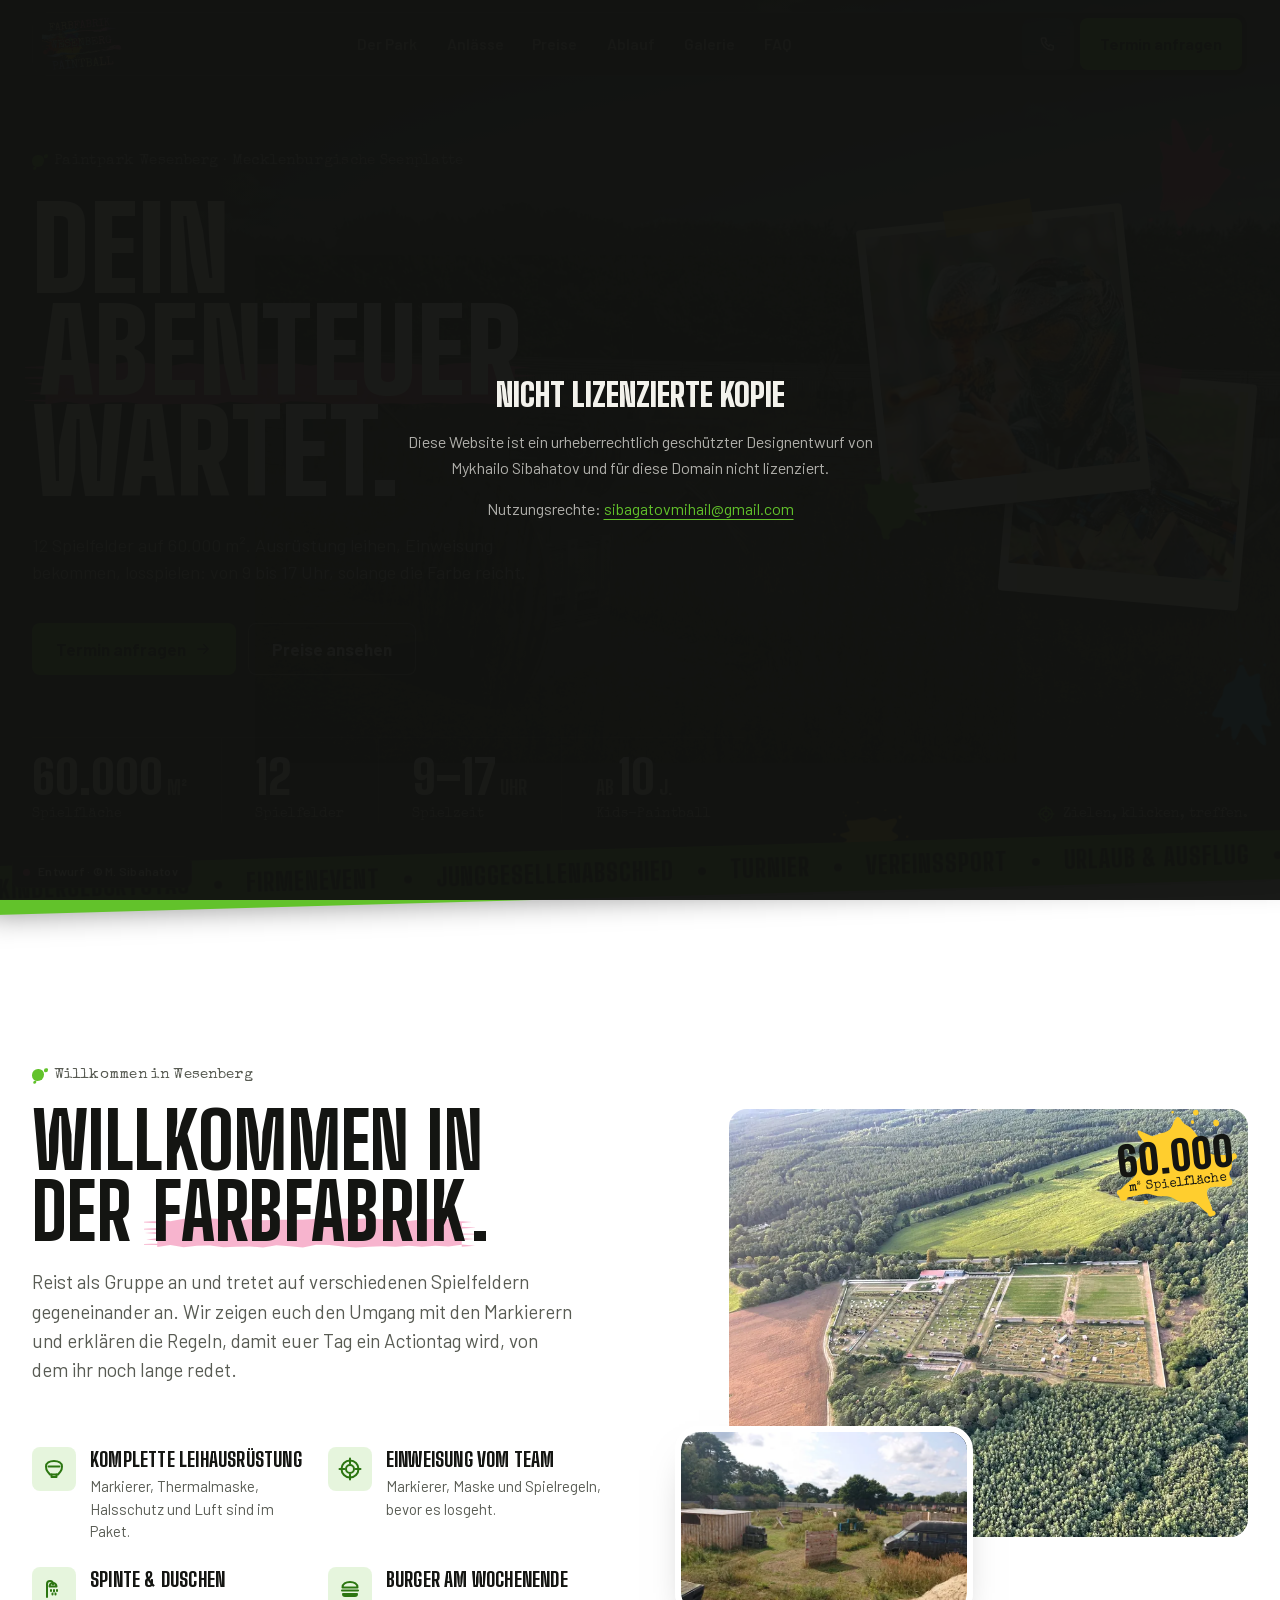
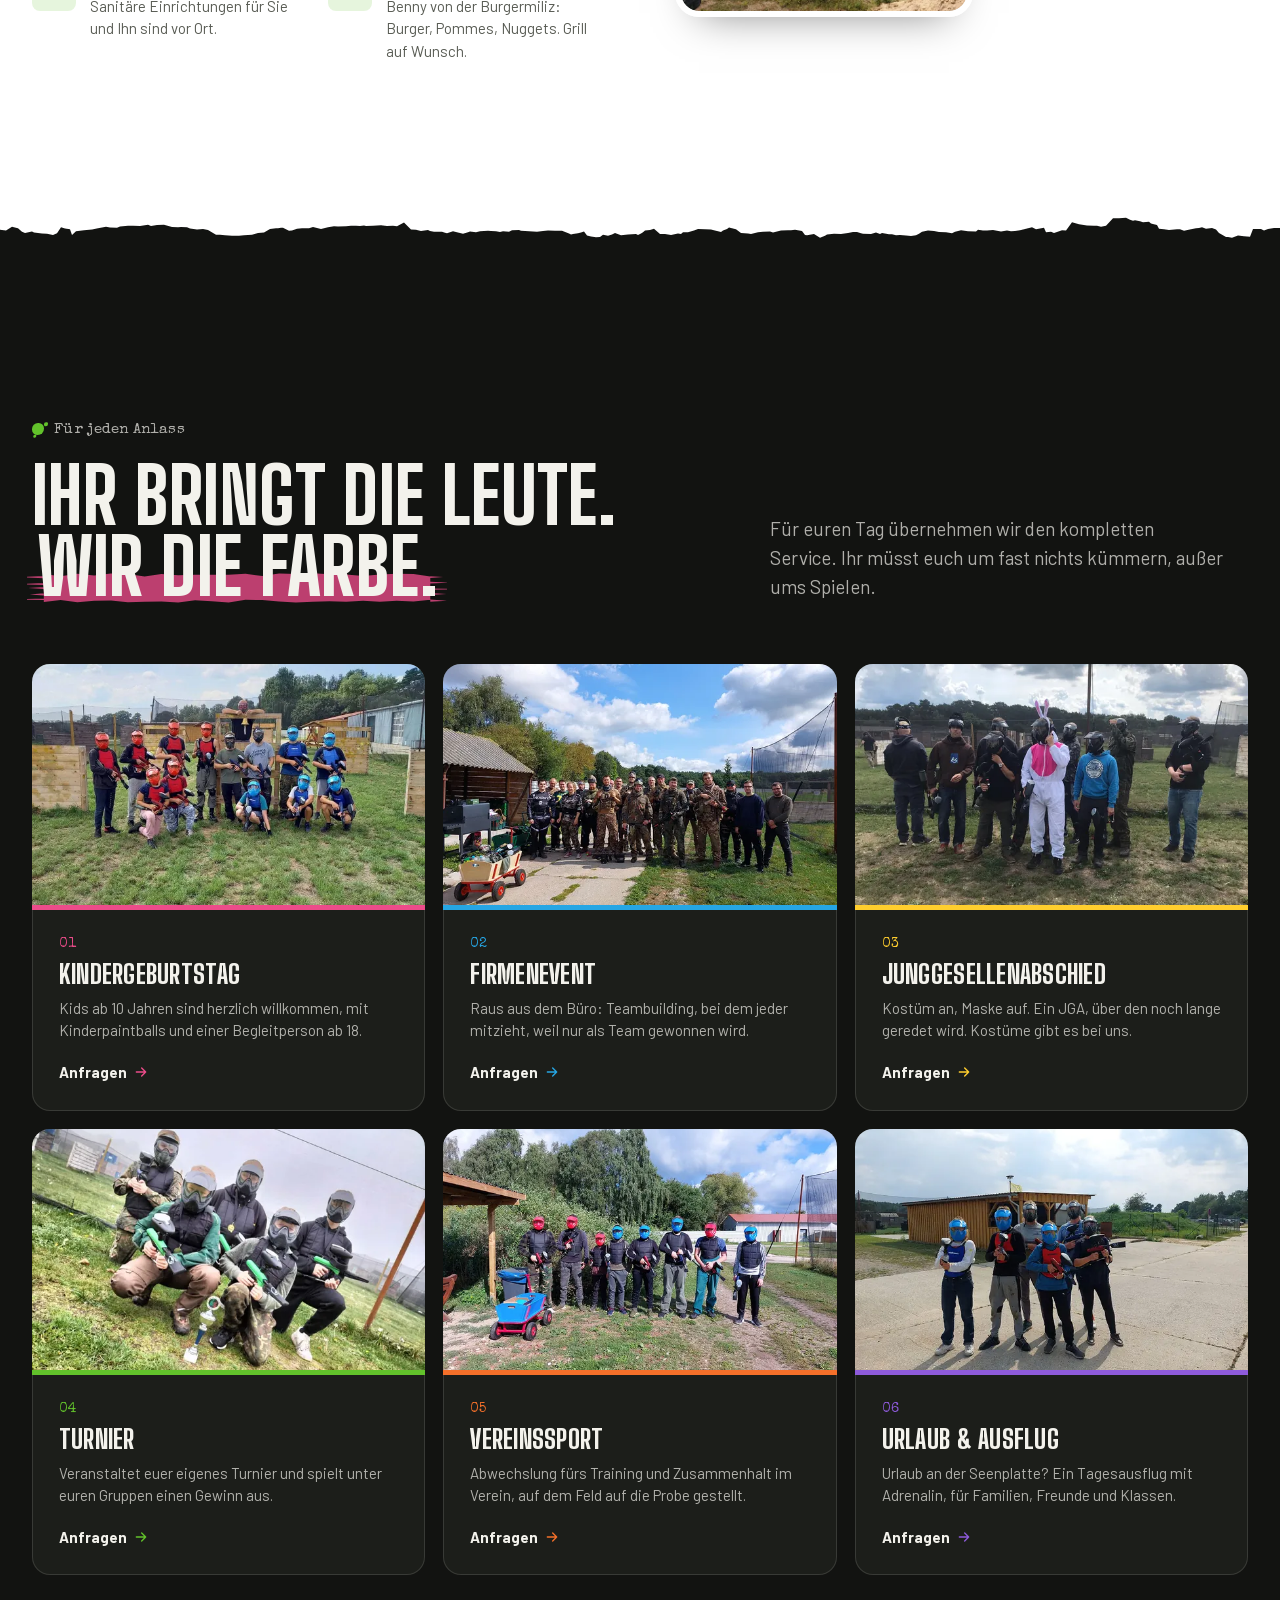
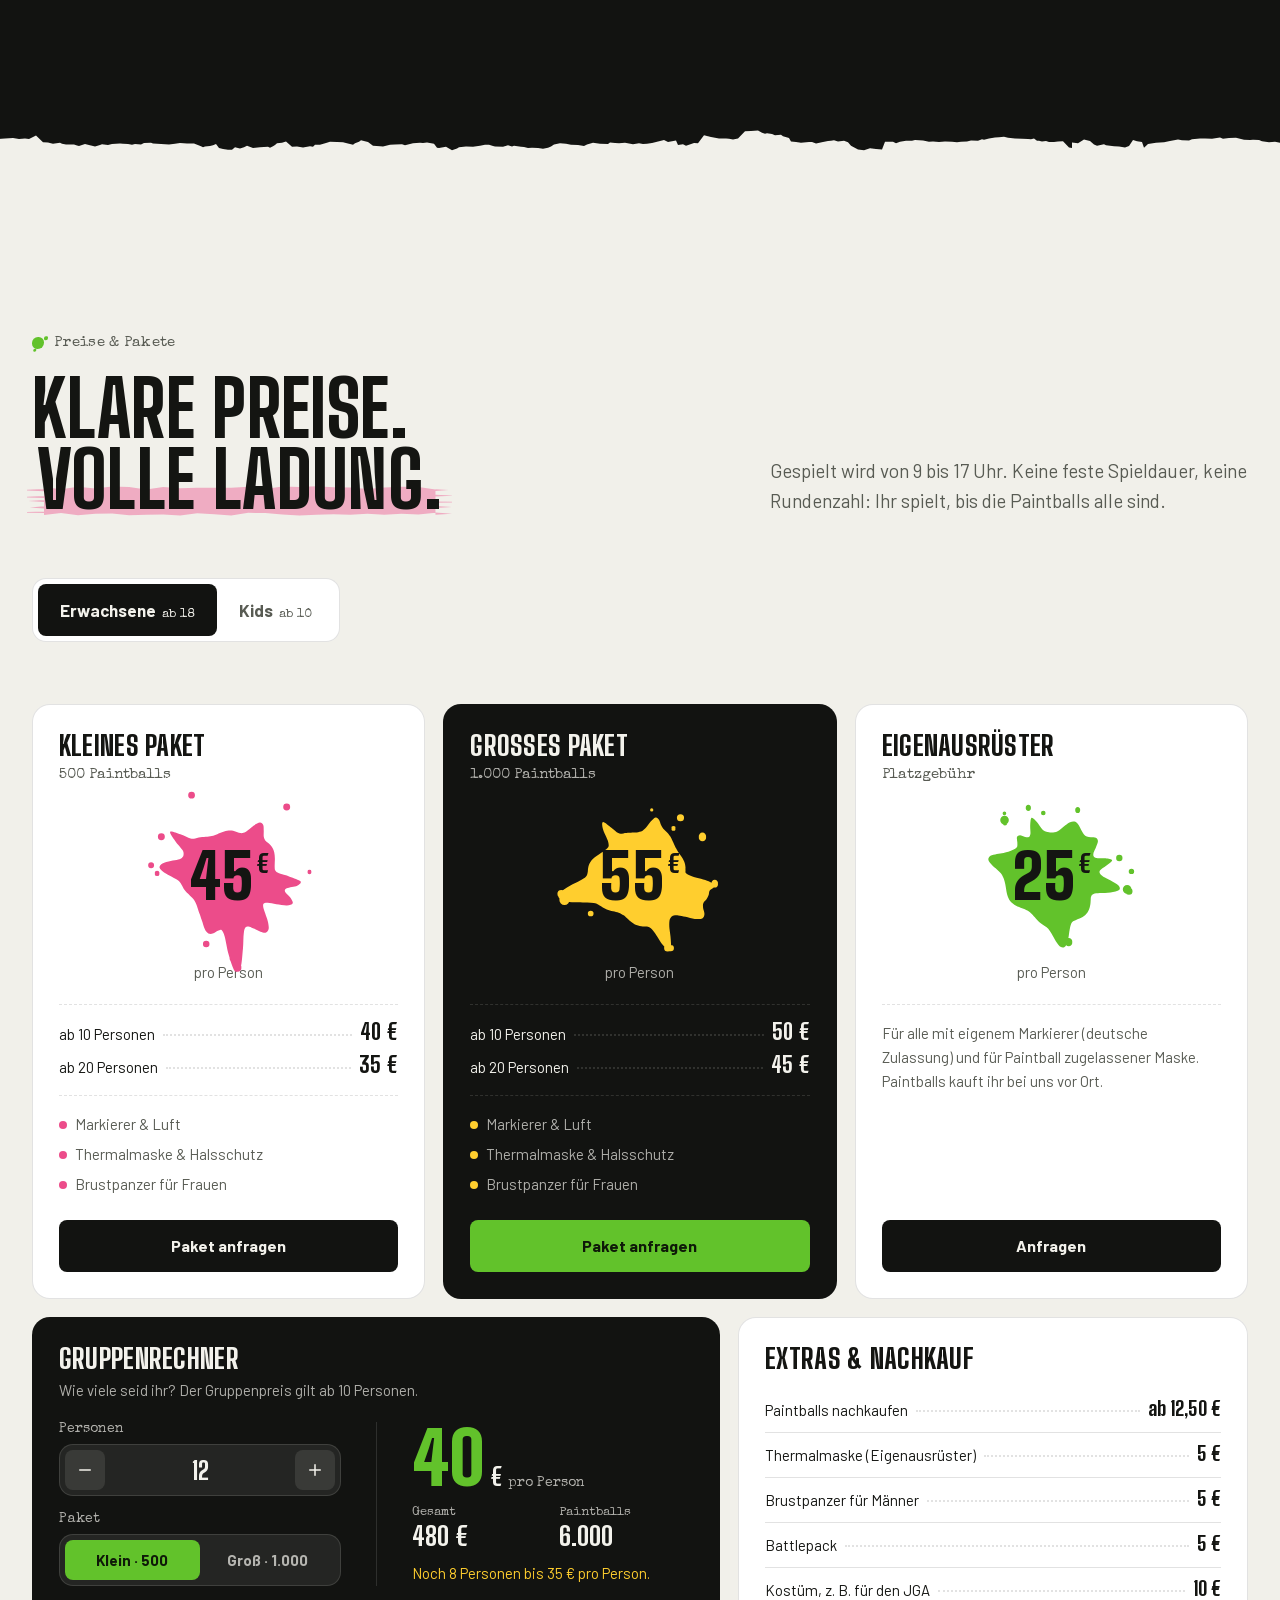
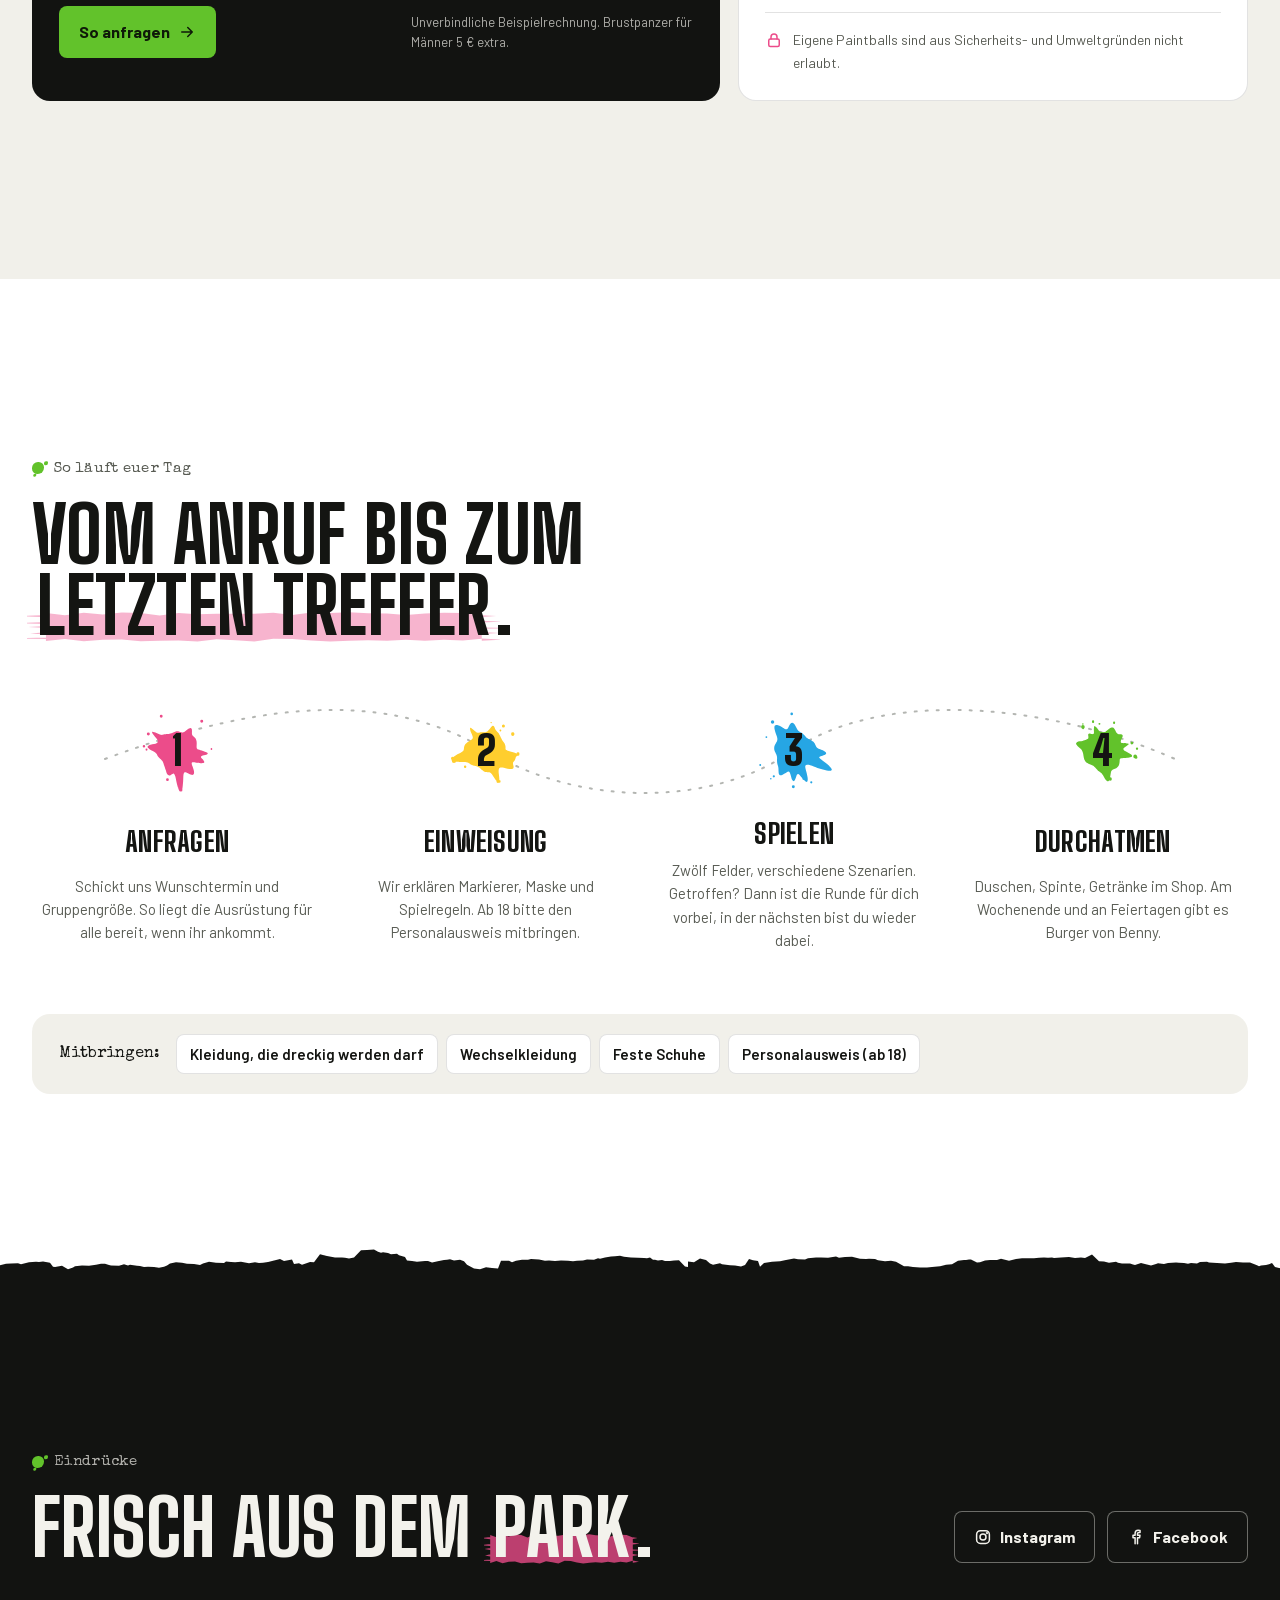
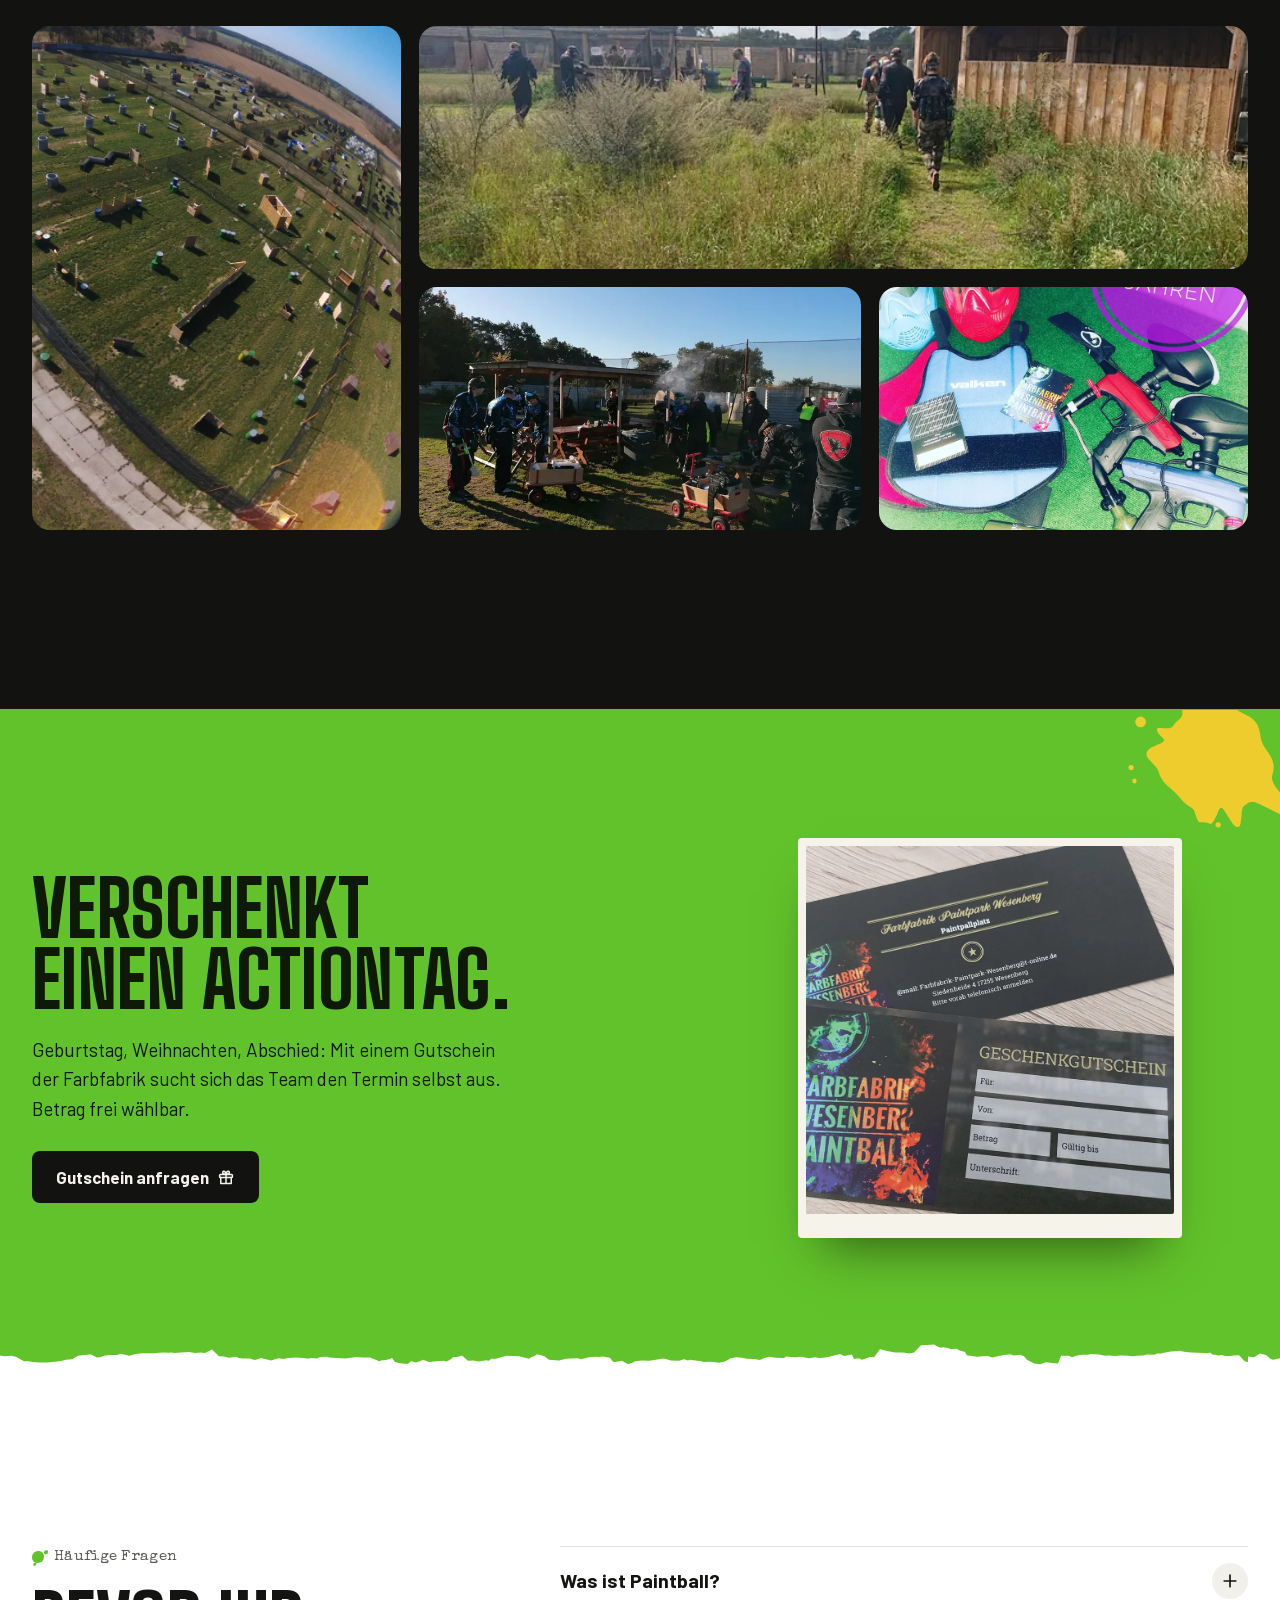
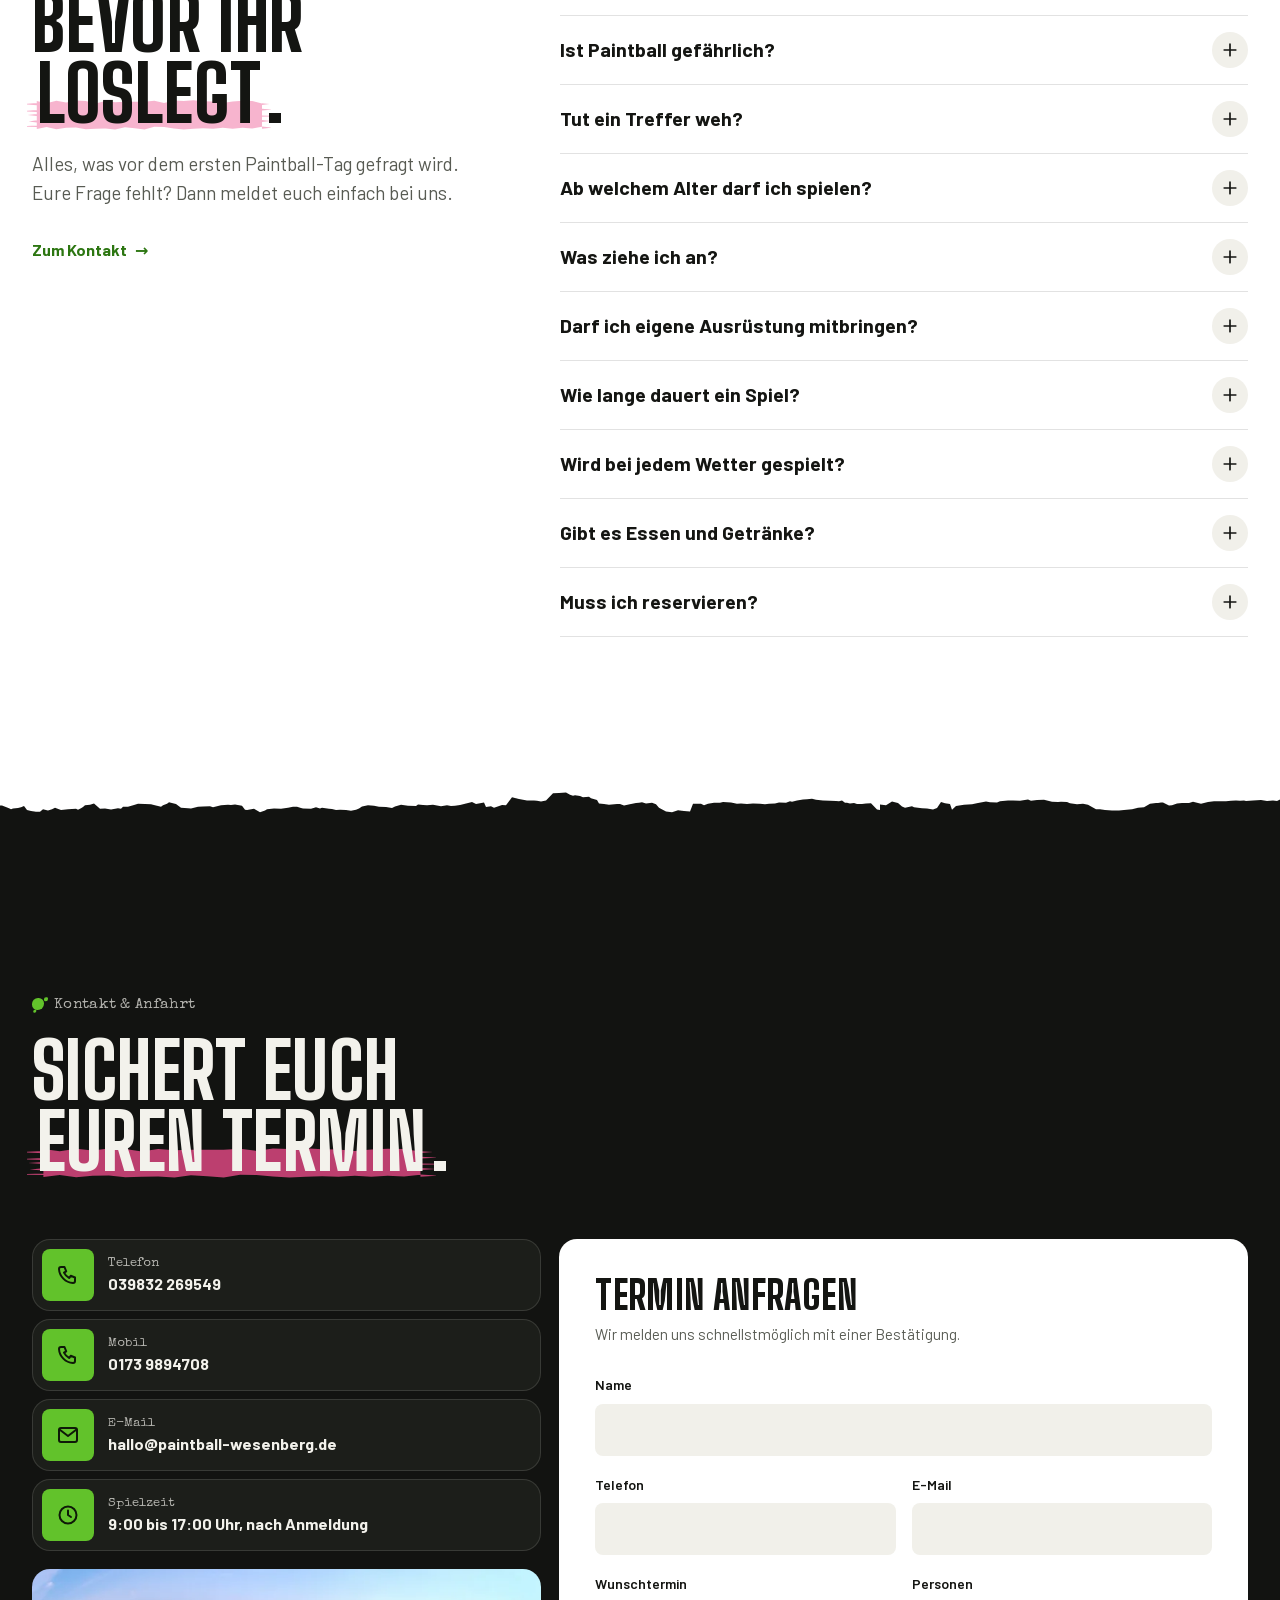
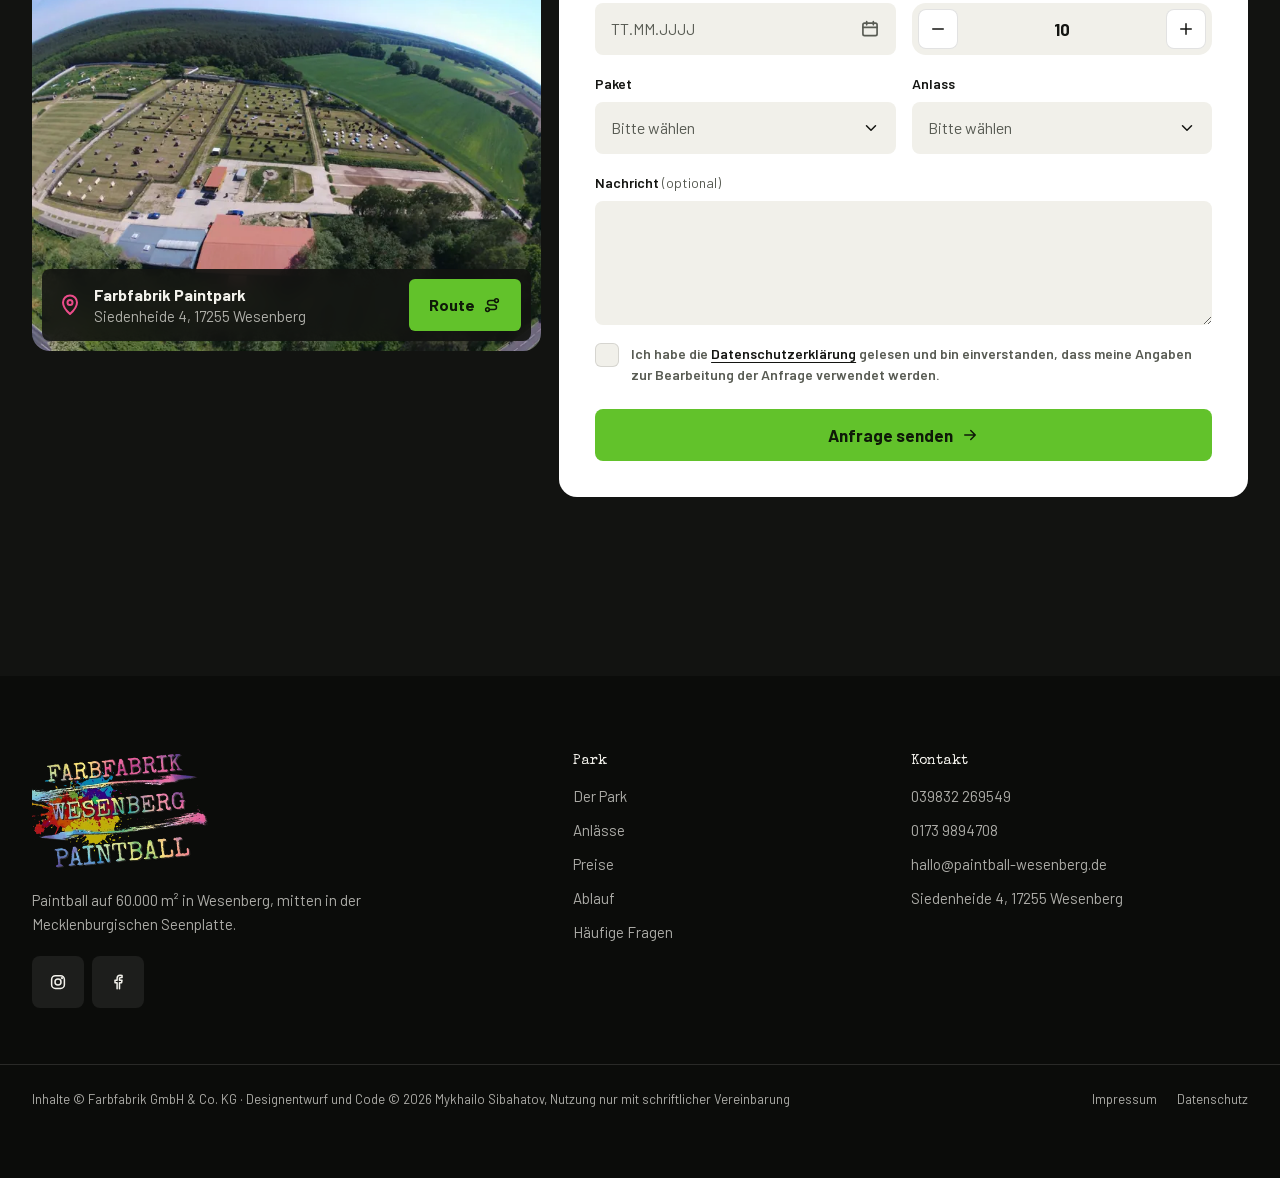
==== index.html @ de9c8065 "Designentwurf Farbfabrik Paintball Wesenberg One-page redesign draft of paintball-wesenberg.de: hero" ====
<!doctype html>
<!--
  Designentwurf „Farbfabrik Paintball – Paintpark Wesenberg“
  Gestaltung und Code © 2026 Mykhailo Sibahatov. Alle Rechte vorbehalten.
  Nur zur Ansicht. Kopieren, Veröffentlichen oder Weiterverwenden ohne schriftliche
  Vereinbarung ist nicht gestattet. Siehe LICENSE.
-->
<html lang="de">
<head>
  <meta charset="utf-8">
  <meta name="viewport" content="width=device-width, initial-scale=1, viewport-fit=cover">
  <title>Farbfabrik Wesenberg · Paintball auf 60.000 m² in der Seenplatte</title>
  <meta name="description" content="Paintball in Wesenberg: 12 Spielfelder auf 60.000 m², Leihausrüstung, Einweisung und Kids-Paintball ab 10 Jahren. Für Geburtstage, Firmenevents, JGA und Turniere. Jetzt Termin anfragen.">
  <meta name="robots" content="noindex, nofollow">
  <meta name="author" content="Mykhailo Sibahatov">
  <meta name="copyright" content="Designentwurf und Code © 2026 Mykhailo Sibahatov. Alle Rechte vorbehalten.">
  <meta name="theme-color" content="#121311">
  <meta property="og:type" content="website">
  <meta property="og:title" content="Farbfabrik Wesenberg · Paintball">
  <meta property="og:description" content="12 Spielfelder auf 60.000 m². Ausrüstung leihen, Einweisung bekommen, losspielen.">
  <meta property="og:image" content="assets/img/feld.webp">
  <link rel="icon" href="assets/favicon.png" type="image/png">
  <link rel="apple-touch-icon" href="assets/apple-touch-icon.png">
  <link rel="stylesheet" href="css/styles.css?v=5">
  <script>document.documentElement.classList.add('js');</script>
  <script type="application/ld+json">
  {
    "@context": "https://schema.org",
    "@type": "SportsActivityLocation",
    "name": "Farbfabrik Paintball – Paintpark Wesenberg",
    "description": "Paintballpark mit 12 Spielfeldern auf 60.000 m², Leihausrüstung und Kids-Paintball ab 10 Jahren.",
    "telephone": "+49 39832 269549",
    "email": "hallo@paintball-wesenberg.de",
    "url": "https://www.paintball-wesenberg.de/",
    "image": "assets/img/luftbild.webp",
    "address": {
      "@type": "PostalAddress",
      "streetAddress": "Siedenheide 4",
      "postalCode": "17255",
      "addressLocality": "Wesenberg",
      "addressCountry": "DE"
    },
    "sameAs": [
      "https://www.facebook.com/Farbfabrik-Paintpark-Wesenberg-107599714459157/",
      "https://www.instagram.com/farbfabrikwesenberg.paintball/"
    ]
  }
  </script>
</head>
<body id="top">

<!-- icon + splat sprite -->
<svg class="sprite" aria-hidden="true" focusable="false">
  <symbol id="i-arrow" viewBox="0 0 24 24"><path d="M5 12h14M13 6l6 6-6 6"/></symbol>
  <symbol id="i-chev" viewBox="0 0 24 24"><path d="M6 9l6 6 6-6"/></symbol>
  <symbol id="i-left" viewBox="0 0 24 24"><path d="M15 6l-6 6 6 6"/></symbol>
  <symbol id="i-right" viewBox="0 0 24 24"><path d="M9 6l6 6-6 6"/></symbol>
  <symbol id="i-check" viewBox="0 0 24 24"><path d="M5 12.5l4.5 4.5L19 7.5"/></symbol>
  <symbol id="i-plus" viewBox="0 0 24 24"><path d="M12 5v14M5 12h14"/></symbol>
  <symbol id="i-minus" viewBox="0 0 24 24"><path d="M5 12h14"/></symbol>
  <symbol id="i-menu" viewBox="0 0 24 24"><path d="M4 7h16M4 12h16M4 17h16"/></symbol>
  <symbol id="i-close" viewBox="0 0 24 24"><path d="M6 6l12 12M18 6L6 18"/></symbol>
  <symbol id="i-phone" viewBox="0 0 24 24"><path d="M5 4h3.5l1.7 4.3-2.2 1.4a11 11 0 005.3 5.3l1.4-2.2L19 14.5V18a2 2 0 01-2 2A15 15 0 013 6a2 2 0 012-2z"/></symbol>
  <symbol id="i-mail" viewBox="0 0 24 24"><rect x="3" y="5" width="18" height="14" rx="2"/><path d="M3.5 6.5l8.5 6.5 8.5-6.5"/></symbol>
  <symbol id="i-pin" viewBox="0 0 24 24"><path d="M12 21s-7-6.2-7-11.5a7 7 0 0114 0C19 14.8 12 21 12 21z"/><circle cx="12" cy="9.5" r="2.5"/></symbol>
  <symbol id="i-clock" viewBox="0 0 24 24"><circle cx="12" cy="12" r="8.5"/><path d="M12 7.5V12l3 2"/></symbol>
  <symbol id="i-cal" viewBox="0 0 24 24"><rect x="3.5" y="5" width="17" height="15" rx="2"/><path d="M3.5 10h17M8 3v4M16 3v4"/></symbol>
  <symbol id="i-users" viewBox="0 0 24 24"><circle cx="9" cy="8" r="3.2"/><path d="M3 19.5c.6-3.3 3-5 6-5s5.4 1.7 6 5"/><path d="M15.5 5.2a3 3 0 010 5.6M17.5 14.8c1.8.6 3 2.2 3.4 4.7"/></symbol>
  <symbol id="i-target" viewBox="0 0 24 24"><circle cx="12" cy="12" r="8.5"/><circle cx="12" cy="12" r="4"/><path d="M12 1.5v5M12 17.5v5M1.5 12h5M17.5 12h5"/></symbol>
  <symbol id="i-mask" viewBox="0 0 24 24"><path d="M4 9.5C4 6 7.5 4 12 4s8 2 8 5.5c0 2.2-.6 4-1.6 5.2L16 17.5H8l-2.4-2.8C4.6 13.5 4 11.7 4 9.5z"/><path d="M6.5 9.5h11M9.5 17.5v2.5h5v-2.5"/></symbol>
  <symbol id="i-shower" viewBox="0 0 24 24"><path d="M5 20V7a3 3 0 016 0v.5"/><path d="M7.5 9.5h7a3.5 3.5 0 00-7 0z"/><path d="M9 13v1M12 13v1.5M15 13v1M10.5 16.5v1M13.5 16.5v1"/></symbol>
  <symbol id="i-burger" viewBox="0 0 24 24"><path d="M4.5 10.5C4.5 7 7.8 5 12 5s7.5 2 7.5 5.5z"/><path d="M4 13.5h16M5 17h14a0 0 0 010 0 2 2 0 01-2 2H7a2 2 0 01-2-2z"/></symbol>
  <symbol id="i-fire" viewBox="0 0 24 24"><path d="M12 21c-3.9 0-6.5-2.6-6.5-6.2 0-3.9 3.3-6 4.3-10.3 2.8 1.8 4.4 4.3 4.4 6.8 1-.6 1.7-1.7 2-2.9 1.5 1.6 2.3 3.8 2.3 6.2 0 3.7-2.6 6.4-6.5 6.4z"/></symbol>
  <symbol id="i-lock" viewBox="0 0 24 24"><rect x="5" y="10.5" width="14" height="10" rx="2"/><path d="M8 10.5V8a4 4 0 018 0v2.5"/></symbol>
  <symbol id="i-gift" viewBox="0 0 24 24"><rect x="3.5" y="8.5" width="17" height="4" rx="1"/><path d="M5 12.5v8h14v-8M12 8.5v12"/><path d="M12 8.5C10 8.5 7.5 7.8 7.5 6a1.8 1.8 0 013.2-1.1L12 8.5l1.3-3.6A1.8 1.8 0 0116.5 6c0 1.8-2.5 2.5-4.5 2.5z"/></symbol>
  <symbol id="i-route" viewBox="0 0 24 24"><circle cx="6" cy="18" r="2.5"/><circle cx="18" cy="6" r="2.5"/><path d="M8.5 18H15a3 3 0 000-6H9a3 3 0 010-6h6.5"/></symbol>
  <symbol id="i-insta" viewBox="0 0 24 24"><rect x="3.5" y="3.5" width="17" height="17" rx="5"/><circle cx="12" cy="12" r="4"/><circle cx="17.2" cy="6.8" r=".6"/></symbol>
  <symbol id="i-fb" viewBox="0 0 24 24"><path d="M14 21v-8h2.8l.5-3.3H14V7.8c0-.9.4-1.8 1.8-1.8h1.6V3.2S16 3 14.9 3C12.4 3 10.8 4.5 10.8 7.3v2.4H8V13h2.8v8"/></symbol>
  <symbol id="splat-1" viewBox="-110 -110 220 220"><path d="M59.6 0.0C63.1 1.3 69.0 3.1 70.2 4.6C71.4 6.1 69.1 7.7 66.9 8.8C64.7 9.9 58.8 10.3 56.8 11.3C54.9 12.3 54.5 13.2 55.1 14.8C55.7 16.3 58.9 18.6 60.2 20.4C61.4 22.3 63.1 24.6 62.6 25.9C62.0 27.2 59.5 27.9 56.9 28.1C54.2 28.2 49.7 27.3 46.6 26.9C43.5 26.5 40.3 25.7 38.3 25.6C36.2 25.5 35.0 25.6 34.3 26.3C33.5 27.0 33.6 28.1 33.8 29.6C34.0 31.2 34.9 33.3 35.7 35.7C36.4 38.0 37.7 41.1 38.3 43.7C38.9 46.2 39.4 49.2 39.1 51.0C38.8 52.8 37.8 54.1 36.5 54.6C35.1 55.1 33.0 54.4 31.1 53.8C29.2 53.2 27.0 51.8 25.1 51.0C23.3 50.2 21.7 49.2 20.3 48.9C18.9 48.6 17.7 48.3 16.8 49.3C15.8 50.4 15.2 51.7 14.8 55.2C14.3 58.6 14.5 64.6 14.0 70.2C13.4 75.8 13.0 85.0 11.7 88.7C10.4 92.3 8.0 94.2 6.0 92.1C4.1 90.0 1.6 81.6 0.0 76.0C-1.6 70.5 -2.7 62.7 -3.8 58.7C-5.0 54.7 -5.8 53.1 -6.9 52.1C-8.0 51.2 -9.2 52.4 -10.5 52.9C-11.9 53.5 -13.4 54.8 -14.8 55.3C-16.2 55.7 -17.7 56.1 -18.9 55.8C-20.1 55.4 -21.2 54.5 -22.1 53.3C-23.0 52.2 -23.6 50.5 -24.2 49.0C-24.8 47.5 -25.2 45.9 -25.6 44.4C-26.1 43.0 -26.5 41.6 -27.0 40.4C-27.4 39.1 -27.8 37.9 -28.2 36.8C-28.6 35.7 -29.0 34.6 -29.4 33.5C-29.7 32.4 -30.1 31.4 -30.4 30.4C-30.7 29.4 -31.0 28.4 -31.4 27.5C-31.7 26.6 -32.1 25.7 -32.5 24.9C-32.9 24.1 -33.4 23.4 -33.9 22.6C-34.4 21.9 -35.0 21.3 -35.6 20.6C-36.3 19.9 -37.0 19.3 -37.7 18.6C-38.4 17.9 -39.1 17.2 -39.8 16.5C-40.6 15.8 -41.3 15.0 -42.0 14.3C-42.7 13.5 -43.3 12.6 -43.9 11.8C-44.4 10.9 -44.9 10.0 -45.4 9.0C-45.9 8.1 -46.3 7.1 -47.0 6.2C-47.7 5.2 -48.4 4.3 -49.9 3.3C-51.3 2.2 -53.3 1.2 -55.5 0.0C-57.7 -1.2 -61.0 -2.7 -63.0 -4.1C-65.0 -5.6 -67.2 -7.4 -67.5 -8.9C-67.7 -10.3 -66.4 -11.8 -64.6 -12.8C-62.8 -13.9 -59.1 -14.5 -56.6 -15.2C-54.0 -15.8 -51.1 -16.1 -49.2 -16.7C-47.4 -17.3 -46.2 -17.9 -45.3 -18.8C-44.5 -19.6 -44.0 -20.5 -44.0 -21.7C-44.0 -22.9 -43.7 -23.8 -45.1 -26.0C-46.5 -28.2 -50.2 -31.9 -52.2 -34.9C-54.2 -37.9 -57.9 -42.7 -57.1 -43.8C-56.2 -44.9 -50.4 -42.4 -47.1 -41.3C-43.8 -40.2 -39.6 -37.9 -37.2 -37.2C-34.8 -36.6 -34.0 -37.1 -32.7 -37.3C-31.4 -37.4 -30.4 -37.9 -29.2 -38.1C-28.1 -38.3 -26.9 -38.4 -25.8 -38.6C-24.6 -38.7 -23.5 -38.8 -22.4 -38.9C-21.4 -39.0 -20.3 -39.0 -19.3 -39.2C-18.3 -39.3 -17.4 -39.4 -16.4 -39.6C-15.5 -39.9 -14.6 -40.1 -13.7 -40.4C-12.8 -40.7 -12.0 -41.1 -11.1 -41.4C-10.2 -41.8 -9.4 -42.2 -8.5 -42.6C-7.6 -42.9 -6.7 -43.4 -5.8 -43.7C-4.8 -44.0 -3.9 -44.3 -2.9 -44.6C-2.0 -44.8 -1.0 -45.0 -0.0 -45.0C1.0 -45.1 2.0 -45.1 2.9 -45.0C3.9 -44.8 4.9 -44.6 5.8 -44.4C6.8 -44.1 7.7 -43.7 8.6 -43.4C9.6 -43.1 10.4 -42.6 11.4 -42.5C12.4 -42.4 13.3 -42.3 14.5 -42.8C15.8 -43.2 17.1 -44.2 18.8 -45.4C20.5 -46.6 22.7 -48.7 24.6 -50.0C26.6 -51.2 29.0 -52.7 30.5 -52.8C32.0 -52.9 33.1 -51.9 33.8 -50.5C34.4 -49.2 34.2 -46.5 34.3 -44.6C34.3 -42.7 34.1 -40.6 34.3 -39.1C34.5 -37.6 35.0 -36.6 35.6 -35.6C36.2 -34.7 37.2 -34.1 38.0 -33.3C38.8 -32.6 39.8 -31.9 40.5 -31.1C41.3 -30.3 42.0 -29.4 42.6 -28.5C43.2 -27.5 43.7 -26.5 44.0 -25.4C44.4 -24.4 44.7 -23.2 44.8 -22.1C45.0 -21.0 45.1 -19.8 45.1 -18.7C45.2 -17.6 45.2 -16.4 45.1 -15.3C45.1 -14.2 45.0 -13.1 45.0 -12.1C45.0 -11.0 44.9 -10.0 45.0 -9.0C45.1 -7.9 44.9 -7.0 45.6 -6.0C46.3 -5.1 46.9 -4.2 49.2 -3.2C51.6 -2.2 56.1 -1.3 59.6 0.0ZM0.9 79.6a5.1 5.1 0 1 1 10.2 0a5.1 5.1 0 1 1 -10.2 0ZM5.1 88.7a3.7 3.7 0 1 1 7.3 0a3.7 3.7 0 1 1 -7.3 0ZM-78.6 -11.1a2.9 2.9 0 1 1 5.8 0a2.9 2.9 0 1 1 -5.8 0ZM-25.1 65.7a3.2 3.2 0 1 1 6.4 0a3.2 3.2 0 1 1 -6.4 0ZM-72.0 -3.2a2.2 2.2 0 1 1 4.3 0a2.2 2.2 0 1 1 -4.3 0ZM-69.1 -38.9a3.4 3.4 0 1 1 6.8 0a3.4 3.4 0 1 1 -6.8 0ZM-39.5 -79.6a3.3 3.3 0 1 1 6.6 0a3.3 3.3 0 1 1 -6.6 0ZM77.2 -4.5a1.8 1.8 0 1 1 3.5 0a1.8 1.8 0 1 1 -3.5 0ZM53.3 -68.0a3.4 3.4 0 1 1 6.8 0a3.4 3.4 0 1 1 -6.8 0Z"/></symbol>
  <symbol id="splat-2" viewBox="-110 -110 220 220"><path d="M52.2 0.0C55.9 1.2 64.0 2.8 67.4 4.4C70.9 6.0 72.7 8.1 72.9 9.6C73.0 11.1 69.4 12.2 68.5 13.6C67.6 15.0 67.9 16.6 67.4 18.0C66.8 19.5 66.1 20.9 65.3 22.2C64.4 23.4 62.8 24.4 62.3 25.8C61.7 27.2 61.8 28.8 62.0 30.6C62.2 32.4 63.5 34.8 63.3 36.6C63.2 38.3 62.8 40.1 61.2 40.9C59.6 41.7 56.5 41.5 53.8 41.3C51.1 41.0 47.5 39.9 44.8 39.3C42.2 38.7 39.8 38.1 37.9 37.9C35.9 37.6 34.6 37.7 33.4 38.0C32.1 38.4 31.2 38.9 30.5 39.8C29.8 40.7 29.3 41.8 29.1 43.5C28.9 45.3 28.9 47.5 29.1 50.5C29.4 53.5 30.3 58.1 30.4 61.7C30.6 65.3 31.3 71.5 30.0 72.3C28.7 73.2 25.2 69.7 22.7 66.8C20.1 63.9 16.8 57.6 14.7 54.8C12.5 51.9 11.3 50.8 9.9 49.8C8.5 48.8 7.5 49.0 6.4 48.8C5.3 48.6 4.3 48.8 3.2 48.7C2.1 48.6 1.0 48.5 0.0 48.3C-1.0 48.1 -2.1 47.7 -3.1 47.3C-4.1 46.9 -5.1 46.3 -6.0 45.7C-7.0 45.2 -7.9 44.5 -8.7 43.8C-9.6 43.1 -10.4 42.3 -11.2 41.6C-11.9 40.9 -12.7 40.2 -13.4 39.6C-14.2 38.9 -14.9 38.3 -15.6 37.8C-16.4 37.2 -17.1 36.8 -17.9 36.4C-18.7 36.0 -19.5 35.6 -20.4 35.3C-21.3 35.0 -22.2 34.8 -23.1 34.6C-24.0 34.3 -25.0 34.2 -26.0 33.9C-27.0 33.7 -28.1 33.5 -29.1 33.1C-30.1 32.8 -31.1 32.5 -32.1 32.1C-33.1 31.7 -34.0 31.2 -35.0 30.7C-35.9 30.1 -36.7 29.5 -37.7 28.9C-38.6 28.3 -39.4 27.7 -40.6 27.1C-41.8 26.6 -42.9 26.1 -44.7 25.8C-46.4 25.5 -48.5 25.3 -51.1 25.2C-53.7 25.1 -57.1 25.2 -60.5 25.1C-63.9 24.9 -68.3 24.9 -71.3 24.2C-74.4 23.6 -77.7 22.6 -78.7 21.1C-79.7 19.6 -79.1 17.4 -77.3 15.4C-75.5 13.3 -71.2 10.9 -68.0 8.9C-64.8 7.0 -60.6 5.3 -58.1 3.8C-55.5 2.3 -53.7 1.2 -52.5 0.0C-51.3 -1.2 -51.2 -2.2 -50.9 -3.3C-50.5 -4.4 -50.6 -5.5 -50.5 -6.6C-50.4 -7.7 -50.3 -8.9 -50.0 -9.9C-49.7 -11.0 -49.3 -12.1 -48.8 -13.1C-48.2 -14.1 -47.6 -15.0 -46.9 -15.9C-46.1 -16.8 -45.3 -17.6 -44.4 -18.4C-43.6 -19.2 -42.6 -19.9 -41.7 -20.5C-40.7 -21.2 -39.7 -21.8 -38.8 -22.4C-37.9 -23.0 -37.0 -23.6 -36.1 -24.1C-35.3 -24.7 -34.4 -25.3 -33.7 -25.9C-32.9 -26.5 -32.2 -27.0 -31.6 -27.7C-31.0 -28.5 -30.3 -28.9 -30.2 -30.2C-30.2 -31.5 -30.4 -33.0 -31.3 -35.7C-32.3 -38.5 -35.2 -43.8 -35.9 -46.8C-36.6 -49.7 -37.1 -53.2 -35.7 -53.4C-34.3 -53.6 -30.1 -49.6 -27.6 -47.8C-25.2 -46.0 -22.6 -43.4 -20.9 -42.5C-19.2 -41.5 -18.4 -41.9 -17.3 -41.9C-16.3 -41.9 -15.4 -42.3 -14.4 -42.5C-13.4 -42.6 -12.4 -42.7 -11.5 -42.8C-10.5 -42.9 -9.5 -42.9 -8.5 -42.9C-7.6 -42.9 -6.6 -42.9 -5.7 -43.0C-4.7 -43.0 -3.8 -43.1 -2.8 -43.2C-1.9 -43.3 -1.0 -43.5 -0.0 -43.8C1.0 -44.0 1.9 -44.2 2.9 -44.9C4.0 -45.6 5.0 -46.4 6.3 -47.9C7.6 -49.3 9.1 -51.8 10.6 -53.5C12.2 -55.1 14.1 -57.4 15.5 -57.7C16.8 -58.1 18.0 -56.8 18.9 -55.6C19.8 -54.3 20.2 -51.8 20.9 -50.4C21.6 -48.9 22.3 -47.8 23.1 -46.8C23.9 -45.8 24.8 -45.2 25.6 -44.4C26.5 -43.6 27.3 -42.8 28.0 -41.9C28.7 -41.0 29.4 -40.1 30.0 -39.1C30.6 -38.1 31.1 -37.0 31.6 -36.0C32.1 -35.0 32.5 -34.0 33.0 -33.0C33.4 -32.0 33.8 -31.0 34.3 -30.1C34.7 -29.1 35.2 -28.2 35.7 -27.4C36.1 -26.5 36.6 -25.7 37.2 -24.8C37.7 -24.0 38.3 -23.2 38.8 -22.4C39.4 -21.6 40.0 -20.8 40.6 -20.0C41.1 -19.2 41.7 -18.3 42.2 -17.5C42.7 -16.6 43.1 -15.7 43.5 -14.8C43.9 -13.8 44.2 -12.9 44.4 -11.9C44.6 -10.9 44.7 -9.9 44.8 -8.9C44.8 -7.9 44.6 -6.9 44.8 -5.9C44.9 -4.9 44.3 -4.0 45.6 -3.0C46.8 -2.0 48.6 -1.2 52.2 0.0ZM-78.4 22.6a5.0 5.0 0 1 1 10.0 0a5.0 5.0 0 1 1 -10.0 0ZM-80.3 16.8a3.8 3.8 0 1 1 7.7 0a3.8 3.8 0 1 1 -7.7 0ZM27.3 69.8a3.1 3.1 0 1 1 6.2 0a3.1 3.1 0 1 1 -6.2 0ZM70.2 6.9a3.2 3.2 0 1 1 6.3 0a3.2 3.2 0 1 1 -6.3 0ZM23.9 69.6a3.5 3.5 0 1 1 7.0 0a3.5 3.5 0 1 1 -7.0 0ZM36.4 -57.5a3.5 3.5 0 1 1 7.0 0a3.5 3.5 0 1 1 -7.0 0ZM31.2 -47.1a1.9 1.9 0 1 1 3.7 0a1.9 1.9 0 1 1 -3.7 0ZM57.8 -38.8a3.6 3.6 0 1 1 7.1 0a3.6 3.6 0 1 1 -7.1 0ZM-50.6 36.0a2.8 2.8 0 1 1 5.6 0a2.8 2.8 0 1 1 -5.6 0ZM10.2 -65.1a1.6 1.6 0 1 1 3.2 0a1.6 1.6 0 1 1 -3.2 0Z"/></symbol>
  <symbol id="splat-3" viewBox="-110 -110 220 220"><path d="M68.8 0.0C71.1 1.5 73.6 3.3 73.7 4.8C73.9 6.4 71.8 8.0 69.7 9.2C67.6 10.4 63.1 11.1 61.2 12.2C59.2 13.2 57.3 13.9 58.0 15.6C58.8 17.3 62.3 19.5 65.9 22.4C69.5 25.3 76.3 29.7 79.8 33.0C83.2 36.4 86.8 40.6 86.6 42.7C86.4 44.8 82.7 45.6 78.6 45.4C74.5 45.2 67.2 42.9 61.9 41.4C56.6 39.8 50.9 37.3 46.8 35.9C42.6 34.4 39.7 33.3 37.2 32.6C34.7 31.9 33.2 31.8 31.7 31.7C30.2 31.6 29.2 31.8 28.2 32.2C27.3 32.6 26.4 32.8 26.1 34.0C25.7 35.1 25.6 36.4 26.1 39.1C26.6 41.8 28.0 46.0 28.9 50.1C29.8 54.2 31.5 60.5 31.5 63.9C31.6 67.3 30.8 70.3 29.3 70.7C27.8 71.2 24.9 68.6 22.6 66.6C20.3 64.5 17.6 60.6 15.6 58.4C13.6 56.2 12.0 54.0 10.6 53.3C9.2 52.6 8.2 52.7 7.1 54.1C6.0 55.5 5.2 59.1 4.0 61.6C2.8 64.1 1.4 68.3 0.0 69.0C-1.4 69.8 -3.1 68.2 -4.3 66.0C-5.6 63.8 -6.5 58.8 -7.4 55.9C-8.3 53.1 -8.9 50.5 -9.8 49.1C-10.6 47.6 -11.5 47.3 -12.7 47.2C-13.8 47.1 -15.0 47.7 -16.5 48.5C-17.9 49.2 -19.6 50.6 -21.4 51.7C-23.2 52.8 -25.3 54.4 -27.1 55.0C-28.9 55.6 -30.8 56.0 -32.1 55.5C-33.3 55.0 -34.2 53.6 -34.8 52.0C-35.3 50.5 -35.3 48.1 -35.4 46.2C-35.6 44.3 -35.5 42.2 -35.6 40.6C-35.7 38.9 -35.9 37.5 -36.2 36.2C-36.5 34.9 -36.9 33.8 -37.2 32.7C-37.6 31.5 -37.9 30.4 -38.2 29.3C-38.4 28.2 -38.6 27.0 -38.7 25.9C-38.8 24.7 -38.9 23.6 -38.9 22.5C-38.9 21.3 -38.9 20.2 -38.9 19.2C-38.8 18.1 -38.8 17.1 -38.8 16.1C-38.9 15.1 -38.9 14.2 -39.0 13.3C-39.2 12.3 -39.3 11.5 -39.6 10.6C-39.8 9.7 -40.2 8.9 -40.5 8.1C-40.9 7.2 -41.3 6.4 -41.7 5.5C-42.1 4.6 -42.6 3.7 -43.0 2.8C-43.4 1.9 -43.9 1.0 -44.2 0.0C-44.5 -1.0 -44.9 -2.0 -45.1 -3.0C-45.3 -4.0 -45.4 -5.0 -45.4 -6.0C-45.4 -7.0 -45.4 -8.0 -45.2 -9.0C-45.0 -10.0 -44.8 -11.0 -44.4 -11.9C-44.1 -12.9 -43.7 -13.8 -43.2 -14.7C-42.8 -15.6 -42.3 -16.4 -41.8 -17.3C-41.3 -18.2 -40.8 -19.0 -40.3 -19.9C-39.8 -20.7 -39.4 -21.6 -39.0 -22.5C-38.7 -23.5 -38.3 -24.4 -38.2 -25.5C-38.1 -26.7 -38.0 -27.8 -38.3 -29.4C-38.6 -31.0 -39.1 -32.8 -39.8 -34.9C-40.5 -37.1 -41.7 -39.8 -42.5 -42.5C-43.3 -45.2 -44.4 -48.5 -44.7 -51.0C-45.0 -53.5 -45.0 -56.2 -44.2 -57.6C-43.4 -59.1 -41.8 -59.8 -40.0 -59.8C-38.2 -59.8 -35.5 -58.7 -33.3 -57.6C-31.0 -56.6 -28.5 -54.8 -26.4 -53.6C-24.4 -52.4 -22.5 -51.1 -20.9 -50.4C-19.3 -49.8 -18.1 -49.5 -16.9 -49.8C-15.8 -50.1 -14.9 -51.0 -14.0 -52.2C-13.1 -53.5 -12.3 -55.4 -11.4 -57.1C-10.4 -58.8 -9.4 -61.0 -8.2 -62.2C-7.0 -63.5 -5.6 -64.5 -4.2 -64.6C-2.9 -64.6 -1.3 -63.6 -0.0 -62.3C1.3 -61.0 2.6 -58.7 3.7 -56.8C4.8 -54.9 5.8 -52.6 6.7 -50.9C7.6 -49.3 8.4 -47.9 9.3 -46.8C10.2 -45.7 11.0 -45.1 11.9 -44.5C12.8 -43.8 13.7 -43.5 14.6 -43.0C15.5 -42.6 16.4 -42.2 17.3 -41.7C18.1 -41.2 19.0 -40.6 19.7 -40.0C20.5 -39.4 21.3 -38.7 22.0 -38.0C22.7 -37.4 23.3 -36.6 24.0 -35.9C24.6 -35.2 25.2 -34.4 25.9 -33.7C26.5 -33.0 27.1 -32.3 27.8 -31.7C28.4 -31.0 29.1 -30.4 29.9 -29.9C30.6 -29.3 31.4 -28.8 32.2 -28.3C33.1 -27.7 34.0 -27.3 34.9 -26.8C35.8 -26.3 36.8 -25.8 37.8 -25.3C38.8 -24.7 39.8 -24.2 40.8 -23.6C41.8 -22.9 42.8 -22.3 43.7 -21.5C44.6 -20.8 45.4 -20.0 46.2 -19.1C46.9 -18.3 47.6 -17.3 48.1 -16.3C48.6 -15.3 49.0 -14.3 49.5 -13.3C49.9 -12.2 50.1 -11.1 50.7 -10.1C51.4 -9.1 52.0 -8.1 53.6 -7.1C55.1 -6.0 57.5 -5.1 60.0 -3.9C62.5 -2.8 66.5 -1.5 68.8 0.0ZM-53.1 -66.3a3.9 3.9 0 1 1 7.9 0a3.9 3.9 0 1 1 -7.9 0ZM19.0 63.3a3.2 3.2 0 1 1 6.4 0a3.2 3.2 0 1 1 -6.4 0ZM64.7 37.4a4.5 4.5 0 1 1 9.1 0a4.5 4.5 0 1 1 -9.1 0ZM-8.0 -85.1a2.8 2.8 0 1 1 5.5 0a2.8 2.8 0 1 1 -5.5 0ZM-4.9 81.8a3.3 3.3 0 1 1 6.7 0a3.3 3.3 0 1 1 -6.7 0ZM-65.4 -31.8a2.1 2.1 0 1 1 4.2 0a2.1 2.1 0 1 1 -4.2 0ZM-79.6 32.0a2.2 2.2 0 1 1 4.4 0a2.2 2.2 0 1 1 -4.4 0ZM-54.9 63.4a1.8 1.8 0 1 1 3.6 0a1.8 1.8 0 1 1 -3.6 0ZM-48.8 57.9a2.5 2.5 0 1 1 5.1 0a2.5 2.5 0 1 1 -5.1 0ZM37.1 71.9a2.5 2.5 0 1 1 5.0 0a2.5 2.5 0 1 1 -5.0 0Z"/></symbol>
  <symbol id="splat-4" viewBox="-110 -110 220 220"><path d="M50.5 0.0C52.3 1.1 55.2 2.3 57.7 3.8C60.1 5.2 63.9 7.0 65.3 8.6C66.7 10.1 67.2 12.0 65.9 13.1C64.6 14.2 60.6 14.9 57.5 15.4C54.3 15.9 49.9 15.7 47.1 16.0C44.3 16.2 42.3 16.4 40.9 16.9C39.5 17.4 39.1 18.2 38.7 19.1C38.2 19.9 38.3 21.0 38.2 22.1C38.1 23.1 38.1 24.3 38.0 25.4C37.9 26.5 37.7 27.7 37.5 28.8C37.3 29.9 37.0 31.0 36.5 32.0C36.1 33.1 35.6 34.1 35.0 35.0C34.4 35.9 33.6 36.7 32.9 37.5C32.1 38.2 31.2 38.9 30.3 39.4C29.3 40.0 28.3 40.5 27.3 40.9C26.3 41.3 25.3 41.6 24.3 42.0C23.3 42.5 22.3 42.7 21.4 43.4C20.5 44.1 19.7 44.7 19.1 46.1C18.5 47.5 18.1 49.4 17.6 51.9C17.1 54.3 16.9 57.9 16.2 60.6C15.6 63.3 14.7 66.7 13.5 68.0C12.3 69.4 10.6 69.6 9.1 68.8C7.5 67.9 5.6 65.1 4.1 63.0C2.6 60.8 1.2 57.8 0.0 55.8C-1.2 53.8 -2.3 52.2 -3.3 51.0C-4.4 49.8 -5.4 49.2 -6.4 48.5C-7.4 47.7 -8.3 47.2 -9.3 46.6C-10.2 45.9 -11.1 45.2 -11.9 44.5C-12.8 43.8 -13.6 42.9 -14.3 42.1C-15.1 41.3 -15.8 40.5 -16.4 39.7C-17.1 38.9 -17.8 38.1 -18.4 37.4C-19.1 36.7 -19.7 36.0 -20.4 35.4C-21.1 34.8 -21.8 34.2 -22.5 33.7C-23.3 33.3 -24.1 32.8 -24.9 32.5C-25.7 32.1 -26.6 31.7 -27.5 31.4C-28.4 31.0 -29.4 30.7 -30.3 30.3C-31.3 30.0 -32.3 29.6 -33.3 29.2C-34.2 28.7 -35.2 28.2 -36.1 27.7C-36.9 27.1 -37.8 26.5 -38.6 25.8C-39.3 25.1 -40.1 24.3 -40.7 23.5C-41.3 22.7 -41.8 21.8 -42.2 20.8C-42.7 19.9 -43.0 18.9 -43.3 17.9C-43.6 17.0 -43.8 16.0 -44.0 14.9C-44.2 13.9 -44.4 12.9 -44.5 11.9C-44.7 10.9 -44.8 9.9 -45.0 8.9C-45.2 8.0 -45.3 7.0 -45.6 6.0C-45.8 5.0 -46.1 4.0 -46.4 3.0C-46.7 2.0 -47.0 1.0 -47.6 0.0C-48.1 -1.0 -48.6 -2.1 -49.6 -3.3C-50.6 -4.4 -51.9 -5.6 -53.4 -7.0C-54.9 -8.4 -57.2 -10.1 -58.5 -11.6C-59.9 -13.2 -61.6 -15.1 -61.8 -16.5C-61.9 -18.0 -61.1 -19.3 -59.7 -20.3C-58.3 -21.2 -55.6 -21.7 -53.5 -22.2C-51.4 -22.6 -48.9 -22.8 -47.0 -23.2C-45.2 -23.6 -43.7 -24.0 -42.3 -24.4C-40.9 -24.8 -39.8 -25.3 -38.7 -25.8C-37.5 -26.3 -36.5 -26.7 -35.6 -27.3C-34.8 -28.0 -34.0 -28.4 -33.6 -29.5C-33.3 -30.5 -33.5 -32.0 -33.5 -33.5C-33.6 -35.1 -34.3 -37.5 -33.8 -38.6C-33.4 -39.7 -32.2 -40.2 -30.9 -40.3C-29.6 -40.3 -27.4 -39.1 -25.9 -38.8C-24.5 -38.6 -23.2 -38.2 -22.3 -38.7C-21.5 -39.2 -21.0 -40.0 -20.7 -42.0C-20.5 -43.9 -21.1 -47.8 -20.9 -50.4C-20.7 -52.9 -20.6 -56.9 -19.5 -57.4C-18.4 -57.8 -16.0 -55.0 -14.2 -53.2C-12.5 -51.3 -10.6 -47.9 -9.2 -46.3C-7.8 -44.8 -6.8 -44.4 -5.8 -44.0C-4.7 -43.5 -3.8 -43.6 -2.8 -43.4C-1.9 -43.3 -0.9 -43.2 -0.0 -43.2C0.9 -43.2 1.9 -43.2 2.8 -43.4C3.8 -43.6 4.8 -43.9 5.9 -44.4C6.9 -45.0 8.0 -45.8 9.3 -46.8C10.6 -47.7 12.0 -49.1 13.4 -50.2C14.9 -51.3 16.6 -52.6 18.0 -53.2C19.5 -53.8 21.0 -54.1 22.3 -53.8C23.5 -53.5 24.6 -52.6 25.5 -51.6C26.4 -50.6 27.0 -49.2 27.7 -47.9C28.4 -46.7 28.9 -45.4 29.6 -44.3C30.3 -43.2 30.9 -42.1 31.6 -41.2C32.4 -40.4 33.2 -39.6 34.3 -39.1C35.4 -38.7 36.9 -38.6 38.4 -38.4C39.9 -38.2 42.0 -38.5 43.2 -37.9C44.3 -37.2 45.2 -36.2 45.2 -34.7C45.3 -33.2 44.1 -30.8 43.4 -29.0C42.7 -27.2 41.6 -25.2 41.1 -23.8C40.7 -22.3 40.5 -21.1 40.9 -20.2C41.4 -19.2 41.9 -18.6 43.9 -18.2C45.8 -17.8 50.1 -18.3 52.7 -17.9C55.2 -17.5 59.0 -17.1 59.1 -15.8C59.2 -14.6 55.1 -12.2 53.2 -10.6C51.3 -9.0 48.4 -7.5 47.4 -6.2C46.4 -5.0 46.7 -4.1 47.2 -3.1C47.7 -2.1 48.8 -1.1 50.5 0.0ZM-50.2 -55.2a4.2 4.2 0 1 1 8.4 0a4.2 4.2 0 1 1 -8.4 0ZM72.1 14.3a3.4 3.4 0 1 1 6.9 0a3.4 3.4 0 1 1 -6.9 0ZM69.5 12.4a4.2 4.2 0 1 1 8.5 0a4.2 4.2 0 1 1 -8.5 0ZM23.1 -65.0a2.4 2.4 0 1 1 4.7 0a2.4 2.4 0 1 1 -4.7 0ZM-25.2 -67.2a2.5 2.5 0 1 1 4.9 0a2.5 2.5 0 1 1 -4.9 0ZM63.0 -18.2a3.1 3.1 0 1 1 6.2 0a3.1 3.1 0 1 1 -6.2 0ZM-47.8 -52.1a2.2 2.2 0 1 1 4.4 0a2.2 2.2 0 1 1 -4.4 0ZM13.2 64.0a3.5 3.5 0 1 1 6.9 0a3.5 3.5 0 1 1 -6.9 0ZM-47.9 -61.8a1.8 1.8 0 1 1 3.6 0a1.8 1.8 0 1 1 -3.6 0ZM-10.4 -62.2a2.2 2.2 0 1 1 4.5 0a2.2 2.2 0 1 1 -4.5 0ZM75.3 -5.1a2.6 2.6 0 1 1 5.3 0a2.6 2.6 0 1 1 -5.3 0Z"/></symbol>
</svg>

<a class="skip-link" href="#main">Zum Inhalt springen</a>

<!-- preloader: the logo lands like a paint hit, then the page opens (≈1.5 s, skipped for reduced motion) -->
<div class="preloader" aria-hidden="true">
  <div class="preloader__stage">
    <svg class="preloader__splat preloader__splat--1"><use href="#splat-1"/></svg>
    <svg class="preloader__splat preloader__splat--2"><use href="#splat-3"/></svg>
    <svg class="preloader__splat preloader__splat--3"><use href="#splat-2"/></svg>
    <img class="preloader__logo" src="assets/img/logo-320.webp" alt="" width="320" height="207">
  </div>
</div>

<!-- ============ Header: one continuous strip ============ -->
<header class="site-header">
  <div class="container">
    <nav class="navbar" aria-label="Hauptnavigation" data-open="false">
      <a class="brand" href="#top" aria-label="Farbfabrik Wesenberg Paintball, zum Seitenanfang">
        <img class="brand__logo" src="assets/img/logo-320.webp" alt="Farbfabrik Wesenberg Paintball" width="320" height="207">
      </a>
      <div class="navbar__menu" id="menu">
        <div class="navbar__sheet">
        <ul class="navbar__links">
          <li><a class="navbar__link" href="#park"><span data-t="Der Park">Der Park</span><svg class="navbar__arrow" aria-hidden="true"><use href="#i-arrow"/></svg></a></li>
          <li><a class="navbar__link" href="#anlaesse"><span data-t="Anlässe">Anlässe</span><svg class="navbar__arrow" aria-hidden="true"><use href="#i-arrow"/></svg></a></li>
          <li><a class="navbar__link" href="#preise"><span data-t="Preise">Preise</span><svg class="navbar__arrow" aria-hidden="true"><use href="#i-arrow"/></svg></a></li>
          <li><a class="navbar__link" href="#ablauf"><span data-t="Ablauf">Ablauf</span><svg class="navbar__arrow" aria-hidden="true"><use href="#i-arrow"/></svg></a></li>
          <li><a class="navbar__link" href="#galerie"><span data-t="Galerie">Galerie</span><svg class="navbar__arrow" aria-hidden="true"><use href="#i-arrow"/></svg></a></li>
          <li><a class="navbar__link" href="#fragen"><span data-t="FAQ">FAQ</span><svg class="navbar__arrow" aria-hidden="true"><use href="#i-arrow"/></svg></a></li>
        </ul>
        <div class="navbar__sheet-foot">
          <a class="btn btn--green" href="#kontakt">Termin anfragen <svg aria-hidden="true"><use href="#i-arrow"/></svg></a>
          <a class="btn btn--tile btn--wide" href="tel:+4939832269549" aria-label="Anrufen: 039832 269549"><svg aria-hidden="true"><use href="#i-phone"/></svg><span>Anrufen</span></a>
        </div>
        </div>
      </div>
      <div class="navbar__actions">
        <a class="btn btn--tile navbar__phone" href="tel:+4939832269549" aria-label="Anrufen: 039832 269549"><svg aria-hidden="true"><use href="#i-phone"/></svg></a>
        <a class="btn btn--green navbar__cta" href="#kontakt">Termin anfragen</a>
        <button class="btn btn--tile navbar__toggle" type="button" aria-expanded="false" aria-controls="menu">
          <svg class="navbar__icon-open" aria-hidden="true"><use href="#i-menu"/></svg>
          <svg class="navbar__icon-close" aria-hidden="true"><use href="#i-close"/></svg>
          <span class="visually-hidden">Menü öffnen</span>
        </button>
      </div>
    </nav>
  </div>
</header>

<main id="main">

<!-- ============ Hero ============ -->
<section class="hero" aria-labelledby="hero-title">
  <div class="hero__bg" aria-hidden="true">
    <picture>
      <source media="(max-width: 48rem)" srcset="assets/img/feld-900.webp">
      <img src="assets/img/feld.webp" alt="" width="1376" height="774" fetchpriority="high">
    </picture>
  </div>
  <div class="hero__hits" aria-hidden="true"></div>

  <div class="container hero__inner">
    <div class="hero__copy">
      <div class="eyebrow eyebrow--dark"><p>Paintpark Wesenberg · Mecklenburgische Seenplatte</p></div>
      <div class="display"><h1 id="hero-title">Dein <em>Abenteuer</em> wartet.</h1></div>
      <div class="lead lead--dark"><p>12 Spielfelder auf 60.000&nbsp;m². Ausrüstung leihen, Einweisung bekommen, losspielen: von 9 bis 17&nbsp;Uhr, solange die Farbe reicht.</p></div>
      <div class="hero__ctas">
        <a class="btn btn--green btn--lg" href="#kontakt">Termin anfragen <svg aria-hidden="true"><use href="#i-arrow"/></svg></a>
        <a class="btn btn--ghost btn--lg" href="#preise">Preise ansehen</a>
      </div>
    </div>

    <div class="hero__photos" aria-hidden="true">
      <figure class="snap snap--a">
        <img src="assets/img/spieler-maske.webp" alt="" width="512" height="512">
        <span class="snap__tape"></span>
      </figure>
      <figure class="snap snap--b">
        <img src="assets/img/markierer-700.webp" alt="" width="700" height="467">
        <span class="snap__tape"></span>
      </figure>
      <svg class="snap__hit"><use href="#splat-4"/></svg>
    </div>
  </div>

  <div class="container hero__foot">
    <dl class="score">
      <div class="score__item"><dt>Spielfläche</dt><dd><b>60.000</b> m²</dd></div>
      <div class="score__item"><dt>Spielfelder</dt><dd><b>12</b></dd></div>
      <div class="score__item"><dt>Spielzeit</dt><dd><b>9–17</b> Uhr</dd></div>
      <div class="score__item"><dt>Kids-Paintball</dt><dd>ab <b>10</b> J.</dd></div>
    </dl>
    <p class="hero__hint" aria-hidden="true"><svg><use href="#i-target"/></svg>Zielen, klicken, treffen.</p>
  </div>
</section>

<!-- tape band -->
<div class="tape" aria-hidden="true">
  <div class="tape__track">
    <span>Kindergeburtstag</span><span>Firmenevent</span><span>Junggesellenabschied</span><span>Turnier</span><span>Vereinssport</span><span>Urlaub &amp; Ausflug</span>
    <span>Kindergeburtstag</span><span>Firmenevent</span><span>Junggesellenabschied</span><span>Turnier</span><span>Vereinssport</span><span>Urlaub &amp; Ausflug</span>
  </div>
</div>

<!-- ============ Der Park ============ -->
<section class="section park" id="park" aria-labelledby="park-title">
  <div class="container park__grid">
    <div class="park__copy reveal">
      <div class="eyebrow"><p>Willkommen in Wesenberg</p></div>
      <div class="heading"><h2 id="park-title">Willkommen in der <em>Farbfabrik</em>.</h2></div>
      <div class="lead"><p>Reist als Gruppe an und tretet auf verschiedenen Spielfeldern gegeneinander an. Wir zeigen euch den Umgang mit den Markierern und erklären die Regeln, damit euer Tag ein Actiontag wird, von dem ihr noch lange redet.</p></div>
      <ul class="perks">
        <li class="perk"><svg aria-hidden="true"><use href="#i-mask"/></svg><div><h3>Komplette Leihausrüstung</h3><p>Markierer, Thermalmaske, Halsschutz und Luft sind im Paket.</p></div></li>
        <li class="perk"><svg aria-hidden="true"><use href="#i-target"/></svg><div><h3>Einweisung vom Team</h3><p>Markierer, Maske und Spielregeln, bevor es losgeht.</p></div></li>
        <li class="perk"><svg aria-hidden="true"><use href="#i-shower"/></svg><div><h3>Spinte &amp; Duschen</h3><p>Sanitäre Einrichtungen für Sie und Ihn sind vor Ort.</p></div></li>
        <li class="perk"><svg aria-hidden="true"><use href="#i-burger"/></svg><div><h3>Burger am Wochenende</h3><p>Benny von der Burgermiliz: Burger, Pommes, Nuggets. Grill auf Wunsch.</p></div></li>
      </ul>
    </div>
    <div class="park__media reveal">
      <figure class="park__photo">
        <img src="assets/img/luftbild-900.webp" srcset="assets/img/luftbild-900.webp 900w, assets/img/luftbild.webp 1600w" sizes="(max-width: 64rem) 100vw, 36rem" alt="Luftaufnahme des Paintparks Wesenberg: Spielfelder zwischen Wald und Feldern" width="900" height="675" loading="lazy">
      </figure>
      <div class="park__badge">
        <svg aria-hidden="true"><use href="#splat-2"/></svg>
        <p><b>60.000</b><span>m² Spielfläche</span></p>
      </div>
      <figure class="park__photo park__photo--small">
        <img src="assets/img/feld-bunker-700.webp" alt="Spielfeld mit Bunkern aus Kabeltrommeln und Reifen" width="700" height="394" loading="lazy">
      </figure>
    </div>
  </div>
</section>

<!-- ============ Anlässe ============ -->
<section class="section section--night anlaesse torn torn--1" id="anlaesse" aria-labelledby="anlaesse-title">
  <div class="container">
    <div class="section-head section-head--split reveal">
      <div class="section-head__main">
        <div class="eyebrow eyebrow--dark"><p>Für jeden Anlass</p></div>
        <div class="heading"><h2 id="anlaesse-title">Ihr bringt die Leute. <em>Wir die Farbe.</em></h2></div>
      </div>
      <div class="lead lead--dark"><p>Für euren Tag übernehmen wir den kompletten Service. Ihr müsst euch um fast nichts kümmern, außer ums Spielen.</p></div>
    </div>

    <div class="occ-row reveal">
      <ul class="occ-list">
        <li><a class="occ" href="#kontakt" data-anlass="Kindergeburtstag" style="--c: var(--pink)">
          <span class="occ__img"><img src="assets/img/kids-600.webp" alt="" width="600" height="600" loading="lazy"></span>
          <span class="occ__body"><span class="occ__num">01</span><h3>Kindergeburtstag</h3><p>Kids ab 10 Jahren sind herzlich willkommen, mit Kinderpaintballs und einer Begleitperson ab 18.</p><span class="occ__cta">Anfragen <svg aria-hidden="true"><use href="#i-arrow"/></svg></span></span>
        </a></li>
        <li><a class="occ" href="#kontakt" data-anlass="Firmenevent" style="--c: var(--blue)">
          <span class="occ__img"><img src="assets/img/firmenevent-600.webp" alt="" width="600" height="450" loading="lazy"></span>
          <span class="occ__body"><span class="occ__num">02</span><h3>Firmenevent</h3><p>Raus aus dem Büro: Teambuilding, bei dem jeder mitzieht, weil nur als Team gewonnen wird.</p><span class="occ__cta">Anfragen <svg aria-hidden="true"><use href="#i-arrow"/></svg></span></span>
        </a></li>
        <li><a class="occ" href="#kontakt" data-anlass="Junggesellenabschied" style="--c: var(--yellow)">
          <span class="occ__img"><img src="assets/img/jga-600.webp" alt="" width="600" height="450" loading="lazy"></span>
          <span class="occ__body"><span class="occ__num">03</span><h3>Junggesellenabschied</h3><p>Kostüm an, Maske auf. Ein JGA, über den noch lange geredet wird. Kostüme gibt es bei uns.</p><span class="occ__cta">Anfragen <svg aria-hidden="true"><use href="#i-arrow"/></svg></span></span>
        </a></li>
        <li><a class="occ" href="#kontakt" data-anlass="Turnier" style="--c: var(--green)">
          <span class="occ__img"><img src="assets/img/turnier-600.webp" alt="" width="600" height="450" loading="lazy"></span>
          <span class="occ__body"><span class="occ__num">04</span><h3>Turnier</h3><p>Veranstaltet euer eigenes Turnier und spielt unter euren Gruppen einen Gewinn aus.</p><span class="occ__cta">Anfragen <svg aria-hidden="true"><use href="#i-arrow"/></svg></span></span>
        </a></li>
        <li><a class="occ" href="#kontakt" data-anlass="Vereinssport" style="--c: var(--orange)">
          <span class="occ__img"><img src="assets/img/verein-600.webp" alt="" width="600" height="450" loading="lazy"></span>
          <span class="occ__body"><span class="occ__num">05</span><h3>Vereinssport</h3><p>Abwechslung fürs Training und Zusammenhalt im Verein, auf dem Feld auf die Probe gestellt.</p><span class="occ__cta">Anfragen <svg aria-hidden="true"><use href="#i-arrow"/></svg></span></span>
        </a></li>
        <li><a class="occ" href="#kontakt" data-anlass="Urlaub &amp; Ausflug" style="--c: var(--violet)">
          <span class="occ__img"><img src="assets/img/gruppe-600.webp" alt="" width="600" height="450" loading="lazy"></span>
          <span class="occ__body"><span class="occ__num">06</span><h3>Urlaub &amp; Ausflug</h3><p>Urlaub an der Seenplatte? Ein Tagesausflug mit Adrenalin, für Familien, Freunde und Klassen.</p><span class="occ__cta">Anfragen <svg aria-hidden="true"><use href="#i-arrow"/></svg></span></span>
        </a></li>
      </ul>
    </div>
  </div>
</section>

<!-- ============ Preise ============ -->
<section class="section section--tint preise torn torn--2" id="preise" aria-labelledby="preise-title">
  <div class="container">
    <div class="section-head section-head--split reveal">
      <div class="section-head__main">
        <div class="eyebrow"><p>Preise &amp; Pakete</p></div>
        <div class="heading"><h2 id="preise-title">Klare Preise. <em>Volle Ladung.</em></h2></div>
      </div>
      <div class="lead"><p>Gespielt wird von 9 bis 17 Uhr. Keine feste Spieldauer, keine Rundenzahl: Ihr spielt, bis die Paintballs alle sind.</p></div>
    </div>

    <div class="tabs reveal" role="tablist" aria-label="Preise für">
      <button class="tabs__tab" role="tab" id="tab-erw" aria-controls="panel-erw" aria-selected="true">Erwachsene <small>ab 18</small></button>
      <button class="tabs__tab" role="tab" id="tab-kids" aria-controls="panel-kids" aria-selected="false" tabindex="-1">Kids <small>ab 10</small></button>
      <span class="tabs__ink" aria-hidden="true"></span>
    </div>

    <!-- Erwachsene -->
    <div class="tabs__panel" id="panel-erw" role="tabpanel" aria-labelledby="tab-erw">
      <div class="prices reveal">
        <article class="price" style="--c: var(--pink)">
          <div class="price__top">
            <h3>Kleines Paket</h3>
            <p class="price__balls">500 Paintballs</p>
          </div>
          <div class="price__amount"><svg aria-hidden="true"><use href="#splat-1"/></svg><p><b>45</b><span>€</span></p></div>
          <p class="price__per">pro Person</p>
          <dl class="price__groups">
            <div><dt>ab 10 Personen</dt><dd>40 €</dd></div>
            <div><dt>ab 20 Personen</dt><dd>35 €</dd></div>
          </dl>
          <ul class="price__incl">
            <li>Markierer &amp; Luft</li><li>Thermalmaske &amp; Halsschutz</li><li>Brustpanzer für Frauen</li>
          </ul>
          <a class="btn btn--dark price__btn" href="#kontakt" data-paket="Kleines Paket (45 €)">Paket anfragen</a>
        </article>

        <article class="price price--feature" style="--c: var(--yellow)">
          <div class="price__top">
            <h3>Großes Paket</h3>
            <p class="price__balls">1.000 Paintballs</p>
          </div>
          <div class="price__amount"><svg aria-hidden="true"><use href="#splat-2"/></svg><p><b>55</b><span>€</span></p></div>
          <p class="price__per">pro Person</p>
          <dl class="price__groups">
            <div><dt>ab 10 Personen</dt><dd>50 €</dd></div>
            <div><dt>ab 20 Personen</dt><dd>45 €</dd></div>
          </dl>
          <ul class="price__incl">
            <li>Markierer &amp; Luft</li><li>Thermalmaske &amp; Halsschutz</li><li>Brustpanzer für Frauen</li>
          </ul>
          <a class="btn btn--dark price__btn" href="#kontakt" data-paket="Großes Paket (55 €)">Paket anfragen</a>
        </article>

        <article class="price" style="--c: var(--green)">
          <div class="price__top">
            <h3>Eigenausrüster</h3>
            <p class="price__balls">Platzgebühr</p>
          </div>
          <div class="price__amount"><svg aria-hidden="true"><use href="#splat-4"/></svg><p><b>25</b><span>€</span></p></div>
          <p class="price__per">pro Person</p>
          <p class="price__note">Für alle mit eigenem Markierer (deutsche Zulassung) und für Paintball zugelassener Maske. Paintballs kauft ihr bei uns vor Ort.</p>
          <a class="btn btn--dark price__btn" href="#kontakt" data-paket="Eigenausrüster (25 €)">Anfragen</a>
        </article>
      </div>

      <div class="price-extras reveal">
        <!-- Gruppenrechner -->
        <div class="calc" aria-labelledby="calc-title">
          <div class="calc__head">
            <h3 id="calc-title">Gruppenrechner</h3>
            <p>Wie viele seid ihr? Der Gruppenpreis gilt ab 10 Personen.</p>
          </div>
          <div class="calc__controls">
            <div class="calc__field">
              <p class="calc__label" id="calc-n-lbl">Personen</p>
              <div class="stepper" data-min="1" data-max="80">
                <button class="stepper__btn" type="button" data-step="-1" aria-label="Eine Person weniger"><svg aria-hidden="true"><use href="#i-minus"/></svg></button>
                <input class="stepper__input" id="calc-n" type="text" inputmode="numeric" value="12" aria-labelledby="calc-n-lbl" autocomplete="off">
                <button class="stepper__btn" type="button" data-step="1" aria-label="Eine Person mehr"><svg aria-hidden="true"><use href="#i-plus"/></svg></button>
              </div>
            </div>
            <div class="calc__field">
              <p class="calc__label" id="calc-p-lbl">Paket</p>
              <div class="seg" role="radiogroup" aria-labelledby="calc-p-lbl">
                <button type="button" class="seg__opt" role="radio" aria-checked="true" data-value="klein">Klein · 500</button>
                <button type="button" class="seg__opt" role="radio" aria-checked="false" data-value="gross" tabindex="-1">Groß · 1.000</button>
              </div>
            </div>
          </div>
          <div class="calc__out" aria-live="polite">
            <div class="calc__big"><p><b data-out="pp">40</b> € <span>pro Person</span></p></div>
            <dl class="calc__facts">
              <div><dt>Gesamt</dt><dd data-out="total">480 €</dd></div>
              <div><dt>Paintballs</dt><dd data-out="balls">6.000</dd></div>
            </dl>
            <p class="calc__hint" data-out="hint">Noch 8 Personen bis zum Preis ab 20.</p>
          </div>
          <a class="btn btn--green calc__btn" href="#kontakt" data-calc-send>So anfragen <svg aria-hidden="true"><use href="#i-arrow"/></svg></a>
          <p class="calc__small">Unverbindliche Beispielrechnung. Brustpanzer für Männer 5 € extra.</p>
        </div>

        <div class="extras">
          <h3>Extras &amp; Nachkauf</h3>
          <ul class="extras__list">
            <li><span>Paintballs nachkaufen</span><b>ab 12,50 €</b></li>
            <li><span>Thermalmaske (Eigenausrüster)</span><b>5 €</b></li>
            <li><span>Brustpanzer für Männer</span><b>5 €</b></li>
            <li><span>Battlepack</span><b>5 €</b></li>
            <li><span>Kostüm, z.&nbsp;B. für den JGA</span><b>10 €</b></li>
          </ul>
          <p class="extras__note"><svg aria-hidden="true"><use href="#i-lock"/></svg>Eigene Paintballs sind aus Sicherheits- und Umweltgründen nicht erlaubt.</p>
        </div>
      </div>
    </div>

    <!-- Kids -->
    <div class="tabs__panel" id="panel-kids" role="tabpanel" aria-labelledby="tab-kids" hidden>
      <div class="prices prices--kids">
        <article class="price" style="--c: var(--blue)">
          <div class="price__top">
            <h3>Kleine Farbfabrik</h3>
            <p class="price__balls">500 Kinderpaintballs</p>
          </div>
          <div class="price__amount"><svg aria-hidden="true"><use href="#splat-3"/></svg><p><b>60</b><span>€</span></p></div>
          <p class="price__per">ab 2 Personen · Einzelpreis 30 €</p>
          <ul class="price__incl">
            <li>Markierer &amp; Luft</li><li>Thermalmaske &amp; Halsschutz</li><li>Brustpanzer</li><li>3 Stunden Spieldauer</li>
          </ul>
          <a class="btn btn--dark price__btn" href="#kontakt" data-paket="Kids: Kleine Farbfabrik (60 €)" data-anlass="Kindergeburtstag">Paket anfragen</a>
        </article>

        <article class="price price--feature" style="--c: var(--violet)">
          <div class="price__top">
            <h3>Große Farbfabrik</h3>
            <p class="price__balls">1.000 Kinderpaintballs</p>
          </div>
          <div class="price__amount"><svg aria-hidden="true"><use href="#splat-1"/></svg><p><b>99</b><span>€</span></p></div>
          <p class="price__per">für 5 Personen · jede weitere 30 €</p>
          <ul class="price__incl">
            <li>Markierer &amp; Luft</li><li>Thermalmaske &amp; Halsschutz</li><li>Brustpanzer</li><li>3 Stunden Spieldauer</li>
          </ul>
          <a class="btn btn--dark price__btn" href="#kontakt" data-paket="Kids: Große Farbfabrik (99 €)" data-anlass="Kindergeburtstag">Paket anfragen</a>
        </article>

        <div class="extras extras--kids">
          <h3>Gut zu wissen</h3>
          <ul class="extras__list">
            <li><span>500 Kinderpaintballs nachkaufen</span><b>15 €</b></li>
            <li><span>2.000 Kinderpaintballs nachkaufen</span><b>45 €</b></li>
          </ul>
          <ul class="checks">
            <li><svg aria-hidden="true"><use href="#i-check"/></svg>Kids-Paintball ab 10 Jahren</li>
            <li><svg aria-hidden="true"><use href="#i-check"/></svg>Eine Begleitperson ab 18 muss dabei sein</li>
            <li><svg aria-hidden="true"><use href="#i-check"/></svg>Spielzeit 9 bis 17 Uhr, Spieldauer 3 Stunden</li>
          </ul>
        </div>
      </div>
    </div>
  </div>
</section>

<!-- ============ Ablauf ============ -->
<section class="section ablauf" id="ablauf" aria-labelledby="ablauf-title">
  <div class="container">
    <div class="section-head reveal">
      <div class="eyebrow"><p>So läuft euer Tag</p></div>
      <div class="heading"><h2 id="ablauf-title">Vom Anruf bis zum <em>letzten Treffer</em>.</h2></div>
    </div>
    <ol class="steps reveal">
      <svg class="steps__path" viewBox="0 0 1000 120" preserveAspectRatio="none" aria-hidden="true"><path d="M60 70 C 200 -10, 300 -10, 375 60 S 560 130, 625 60 S 820 -10, 940 70"/></svg>
      <li class="step" style="--c: var(--pink)">
        <div class="step__mark"><svg aria-hidden="true"><use href="#splat-1"/></svg><span>1</span></div>
        <h3>Anfragen</h3>
        <p>Schickt uns Wunschtermin und Gruppengröße. So liegt die Ausrüstung für alle bereit, wenn ihr ankommt.</p>
      </li>
      <li class="step" style="--c: var(--yellow)">
        <div class="step__mark"><svg aria-hidden="true"><use href="#splat-2"/></svg><span>2</span></div>
        <h3>Einweisung</h3>
        <p>Wir erklären Markierer, Maske und Spielregeln. Ab 18 bitte den Personalausweis mitbringen.</p>
      </li>
      <li class="step" style="--c: var(--blue)">
        <div class="step__mark"><svg aria-hidden="true"><use href="#splat-3"/></svg><span>3</span></div>
        <h3>Spielen</h3>
        <p>Zwölf Felder, verschiedene Szenarien. Getroffen? Dann ist die Runde für dich vorbei, in der nächsten bist du wieder dabei.</p>
      </li>
      <li class="step" style="--c: var(--green)">
        <div class="step__mark"><svg aria-hidden="true"><use href="#splat-4"/></svg><span>4</span></div>
        <h3>Durchatmen</h3>
        <p>Duschen, Spinte, Getränke im Shop. Am Wochenende und an Feiertagen gibt es Burger von Benny.</p>
      </li>
    </ol>
    <div class="bring reveal">
      <p class="bring__title">Mitbringen:</p>
      <ul>
        <li>Kleidung, die dreckig werden darf</li>
        <li>Wechselkleidung</li>
        <li>Feste Schuhe</li>
        <li>Personalausweis (ab 18)</li>
      </ul>
    </div>
  </div>
</section>

<!-- ============ Galerie ============ -->
<section class="section section--night galerie torn torn--3" id="galerie" aria-labelledby="galerie-title">
  <div class="container">
    <div class="section-head section-head--split reveal">
      <div class="section-head__main">
        <div class="eyebrow eyebrow--dark"><p>Eindrücke</p></div>
        <div class="heading"><h2 id="galerie-title">Frisch aus dem <em>Park</em>.</h2></div>
      </div>
      <div class="galerie__social">
        <a class="btn btn--ghost" href="https://www.instagram.com/farbfabrikwesenberg.paintball/" target="_blank" rel="noopener"><svg aria-hidden="true"><use href="#i-insta"/></svg> Instagram</a>
        <a class="btn btn--ghost" href="https://www.facebook.com/Farbfabrik-Paintpark-Wesenberg-107599714459157/" target="_blank" rel="noopener"><svg aria-hidden="true"><use href="#i-fb"/></svg> Facebook</a>
      </div>
    </div>
    <div class="mosaic reveal">
      <figure class="mosaic__item mosaic__item--tall"><img src="assets/img/luftbild-felder.webp" alt="Die Spielfelder von oben, mit Bunkern und Netzen" width="1000" height="1131" loading="lazy"></figure>
      <figure class="mosaic__item mosaic__item--wide"><img src="assets/img/feld-huette-700.webp" srcset="assets/img/feld-huette-700.webp 700w, assets/img/feld-huette.webp 1200w" sizes="(max-width: 48rem) 100vw, 50vw" alt="Spielfeld mit Holzhütte und hohem Gras" width="700" height="394" loading="lazy"></figure>
      <figure class="mosaic__item"><img src="assets/img/grill-700.webp" alt="Gruppe am Grill nach dem Spiel" width="700" height="525" loading="lazy"></figure>
      <figure class="mosaic__item"><img src="assets/img/kids-ausruestung.webp" alt="Kids-Ausrüstung: Maske, Weste und Markierer ab 10 Jahren" width="900" height="900" loading="lazy"></figure>
    </div>
  </div>
</section>

<!-- ============ Gutschein ============ -->
<section class="gift torn torn--4" aria-labelledby="gift-title">
  <div class="container gift__inner">
    <div class="gift__copy reveal">
      <div class="heading"><h2 id="gift-title">Verschenkt einen Actiontag.</h2></div>
      <p>Geburtstag, Weihnachten, Abschied: Mit einem Gutschein der Farbfabrik sucht sich das Team den Termin selbst aus. Betrag frei wählbar.</p>
      <a class="btn btn--dark btn--lg" href="#kontakt" data-anlass="Gutschein">Gutschein anfragen <svg aria-hidden="true"><use href="#i-gift"/></svg></a>
    </div>
    <figure class="gift__card reveal">
      <img src="assets/img/gutschein.webp" alt="Geschenkgutschein der Farbfabrik Wesenberg" width="900" height="900" loading="lazy">
    </figure>
  </div>
</section>

<!-- ============ FAQ ============ -->
<section class="section faq torn torn--5" id="fragen" aria-labelledby="faq-title">
  <div class="container faq__grid">
    <div class="faq__side reveal">
      <div class="eyebrow"><p>Häufige Fragen</p></div>
      <div class="heading"><h2 id="faq-title">Bevor ihr <em>loslegt</em>.</h2></div>
      <div class="lead"><p>Alles, was vor dem ersten Paintball-Tag gefragt wird. Eure Frage fehlt? Dann meldet euch einfach bei uns.</p></div>
      <a class="link-arrow" href="#kontakt">Zum Kontakt</a>
    </div>
    <div class="acc-list reveal">
      <div class="acc">
        <h3><button class="acc__btn" type="button" aria-expanded="false" aria-controls="q1">Was ist Paintball?<svg aria-hidden="true"><use href="#i-plus"/></svg></button></h3>
        <div class="acc__panel" id="q1"><div class="acc__inner"><p>Ein taktischer Mannschaftssport: Die Spieler markieren sich mit Farbkugeln aus Druckluft-Markierern. Wer getroffen ist, verlässt das Feld. Die Farbe ist umweltfreundlich und baut sich im Freien innerhalb von zwei Wochen rückstandsfrei ab.</p></div></div>
      </div>
      <div class="acc">
        <h3><button class="acc__btn" type="button" aria-expanded="false" aria-controls="q2">Ist Paintball gefährlich?<svg aria-hidden="true"><use href="#i-plus"/></svg></button></h3>
        <div class="acc__panel" id="q2"><div class="acc__inner"><p>Nein. Alle tragen während des Spiels immer eine Maske, die Augen und Ohren schützt. Paintball gilt als eine der sichersten Sportarten und ist kein Kontaktsport. Handschuhe könnt ihr mitbringen oder bei uns leihen.</p></div></div>
      </div>
      <div class="acc">
        <h3><button class="acc__btn" type="button" aria-expanded="false" aria-controls="q3">Tut ein Treffer weh?<svg aria-hidden="true"><use href="#i-plus"/></svg></button></h3>
        <div class="acc__panel" id="q3"><div class="acc__inner"><p>Im ersten Moment kann es kurz zwiebeln, nach kurzer Zeit ist der Treffer vergessen. Im ungünstigen Fall bleibt ein blauer Fleck.</p></div></div>
      </div>
      <div class="acc">
        <h3><button class="acc__btn" type="button" aria-expanded="false" aria-controls="q4">Ab welchem Alter darf ich spielen?<svg aria-hidden="true"><use href="#i-plus"/></svg></button></h3>
        <div class="acc__panel" id="q4"><div class="acc__inner"><p>Ab 18 Jahren, bitte bringt euren Personalausweis mit. Kids ab 10 Jahren spielen bei uns Kids-Paintball, dann muss eine Begleitperson ab 18 dabei sein.</p></div></div>
      </div>
      <div class="acc">
        <h3><button class="acc__btn" type="button" aria-expanded="false" aria-controls="q5">Was ziehe ich an?<svg aria-hidden="true"><use href="#i-plus"/></svg></button></h3>
        <div class="acc__panel" id="q5"><div class="acc__inner"><p>Kleidung, die schmutzig werden oder reißen darf, dazu Wechselkleidung und feste Schuhe. Die Farbe lässt sich auswaschen. Tarnkleidung ist erlaubt.</p></div></div>
      </div>
      <div class="acc">
        <h3><button class="acc__btn" type="button" aria-expanded="false" aria-controls="q6">Darf ich eigene Ausrüstung mitbringen?<svg aria-hidden="true"><use href="#i-plus"/></svg></button></h3>
        <div class="acc__panel" id="q6"><div class="acc__inner"><p>Ja, wenn der Markierer der deutschen Zulassung entspricht und die Maske für Paintball zugelassen ist. Eigene Paintballs dürfen aus Sicherheits- und Umweltgründen nicht mit in den Park.</p></div></div>
      </div>
      <div class="acc">
        <h3><button class="acc__btn" type="button" aria-expanded="false" aria-controls="q7">Wie lange dauert ein Spiel?<svg aria-hidden="true"><use href="#i-plus"/></svg></button></h3>
        <div class="acc__panel" id="q7"><div class="acc__inner"><p>Das hängt von der Teamgröße und dem Spielfeld ab. Eine feste Spieldauer oder Anzahl an Spielen gibt es nicht: Ihr spielt innerhalb der Öffnungszeit, solange der Vorrat an Paintballs reicht.</p></div></div>
      </div>
      <div class="acc">
        <h3><button class="acc__btn" type="button" aria-expanded="false" aria-controls="q8">Wird bei jedem Wetter gespielt?<svg aria-hidden="true"><use href="#i-plus"/></svg></button></h3>
        <div class="acc__panel" id="q8"><div class="acc__inner"><p>Ja. Nur bei starkem Wind ist Spielen nicht zu empfehlen, weil die Paintballs in der Flugbahn abgelenkt werden.</p></div></div>
      </div>
      <div class="acc">
        <h3><button class="acc__btn" type="button" aria-expanded="false" aria-controls="q9">Gibt es Essen und Getränke?<svg aria-hidden="true"><use href="#i-plus"/></svg></button></h3>
        <div class="acc__panel" id="q9"><div class="acc__inner"><p>Getränke und Snacks gibt es im Shop. Am Wochenende und an Feiertagen sorgt Benny mit seinem Burgerwagen für den großen Hunger. Einen Grill stellen wir euch gern zur Verfügung.</p></div></div>
      </div>
      <div class="acc">
        <h3><button class="acc__btn" type="button" aria-expanded="false" aria-controls="q10">Muss ich reservieren?<svg aria-hidden="true"><use href="#i-plus"/></svg></button></h3>
        <div class="acc__panel" id="q10"><div class="acc__inner"><p>Wir empfehlen es: Meldet euch vor eurem Termin, dann liegt die Ausrüstung für alle Spieler bereit.</p></div></div>
      </div>
    </div>
  </div>
</section>

<!-- ============ Kontakt ============ -->
<section class="section section--night kontakt torn torn--6" id="kontakt" aria-labelledby="kontakt-title">
  <div class="container">
    <div class="section-head reveal">
      <div class="eyebrow eyebrow--dark"><p>Kontakt &amp; Anfahrt</p></div>
      <div class="heading"><h2 id="kontakt-title">Sichert euch <em>euren Termin</em>.</h2></div>
    </div>
    <div class="kontakt__grid">
      <div class="kontakt__info reveal">
        <ul class="info">
          <li><a class="info__row" href="tel:+4939832269549"><svg aria-hidden="true"><use href="#i-phone"/></svg><span><small>Telefon</small>039832 269549</span></a></li>
          <li><a class="info__row" href="tel:+491739894708"><svg aria-hidden="true"><use href="#i-phone"/></svg><span><small>Mobil</small>0173 9894708</span></a></li>
          <li><a class="info__row" href="mailto:hallo@paintball-wesenberg.de"><svg aria-hidden="true"><use href="#i-mail"/></svg><span><small>E-Mail</small>hallo@paintball-wesenberg.de</span></a></li>
          <li><div class="info__row"><svg aria-hidden="true"><use href="#i-clock"/></svg><span><small>Spielzeit</small>9:00 bis 17:00 Uhr, nach Anmeldung</span></div></li>
        </ul>
        <div class="map">
          <img src="assets/img/luftbild-halle-700.webp" alt="Luftbild vom Gelände Siedenheide 4 in Wesenberg" width="700" height="525" loading="lazy">
          <div class="map__card">
            <svg aria-hidden="true"><use href="#i-pin"/></svg>
            <p><b>Farbfabrik Paintpark</b>Siedenheide 4, 17255 Wesenberg</p>
            <a class="btn btn--green" href="https://www.google.com/maps/search/?api=1&amp;query=Farbfabrik+Paintball+Paintpark+Wesenberg+Siedenheide+4+17255+Wesenberg" target="_blank" rel="noopener">Route <svg aria-hidden="true"><use href="#i-route"/></svg></a>
          </div>
        </div>
      </div>

      <div class="form-cell reveal">
        <form class="form" id="anfrage" novalidate>
          <div class="form__head">
            <h3>Termin anfragen</h3>
            <p>Wir melden uns schnellstmöglich mit einer Bestätigung.</p>
          </div>
          <input type="hidden" name="access_key" value="WEB3FORMS-ACCESS-KEY">
          <input type="hidden" name="subject" value="Neue Anfrage über paintball-wesenberg.de">
          <input type="checkbox" name="botcheck" class="visually-hidden" tabindex="-1" autocomplete="off" aria-hidden="true">

          <div class="form__grid">
            <div class="field field--full">
              <label for="f-name">Name</label>
              <input class="input" id="f-name" name="name" type="text" autocomplete="name" required>
              <p class="field__err" id="f-name-err"></p>
            </div>
            <div class="field">
              <label for="f-tel">Telefon</label>
              <input class="input" id="f-tel" name="telefon" type="tel" autocomplete="tel" required>
              <p class="field__err" id="f-tel-err"></p>
            </div>
            <div class="field">
              <label for="f-mail">E-Mail</label>
              <input class="input" id="f-mail" name="email" type="email" autocomplete="email" required>
              <p class="field__err" id="f-mail-err"></p>
            </div>

            <div class="field">
              <label id="f-date-lbl" for="f-date-btn">Wunschtermin</label>
              <div class="datepick">
                <input type="hidden" name="wunschtermin" id="f-date">
                <button class="input datepick__btn is-empty" id="f-date-btn" type="button" aria-haspopup="dialog" aria-expanded="false" aria-controls="f-date-cal">
                  <span class="datepick__val">TT.MM.JJJJ</span><svg aria-hidden="true"><use href="#i-cal"/></svg>
                </button>
                <div class="cal" id="f-date-cal" role="dialog" aria-modal="false" aria-label="Wunschtermin wählen" hidden>
                  <div class="cal__head">
                    <button class="cal__nav" type="button" data-cal="-1" aria-label="Vorheriger Monat"><svg aria-hidden="true"><use href="#i-left"/></svg></button>
                    <p class="cal__title" aria-live="polite"></p>
                    <button class="cal__nav" type="button" data-cal="1" aria-label="Nächster Monat"><svg aria-hidden="true"><use href="#i-right"/></svg></button>
                  </div>
                  <table class="cal__grid" role="grid">
                    <thead><tr><th scope="col" abbr="Montag">Mo</th><th scope="col" abbr="Dienstag">Di</th><th scope="col" abbr="Mittwoch">Mi</th><th scope="col" abbr="Donnerstag">Do</th><th scope="col" abbr="Freitag">Fr</th><th scope="col" abbr="Samstag">Sa</th><th scope="col" abbr="Sonntag">So</th></tr></thead>
                    <tbody></tbody>
                  </table>
                  <p class="cal__foot">Burger gibt es am Wochenende und an Feiertagen.</p>
                </div>
              </div>
            </div>
            <div class="field">
              <label id="f-n-lbl" for="f-n">Personen</label>
              <div class="stepper stepper--form" data-min="1" data-max="80">
                <button class="stepper__btn" type="button" data-step="-1" aria-label="Eine Person weniger"><svg aria-hidden="true"><use href="#i-minus"/></svg></button>
                <input class="stepper__input" id="f-n" name="personen" type="text" inputmode="numeric" value="10" autocomplete="off">
                <button class="stepper__btn" type="button" data-step="1" aria-label="Eine Person mehr"><svg aria-hidden="true"><use href="#i-plus"/></svg></button>
              </div>
            </div>

            <div class="field">
              <label for="f-paket">Paket</label>
              <select class="input" id="f-paket" name="paket">
                <option value="">Bitte wählen</option>
                <option>Kleines Paket (45 €)</option>
                <option>Großes Paket (55 €)</option>
                <option>Eigenausrüster (25 €)</option>
                <option>Kids: Kleine Farbfabrik (60 €)</option>
                <option>Kids: Große Farbfabrik (99 €)</option>
                <option>Weiß ich noch nicht</option>
              </select>
            </div>
            <div class="field">
              <label for="f-anlass">Anlass</label>
              <select class="input" id="f-anlass" name="anlass">
                <option value="">Bitte wählen</option>
                <option>Freizeit mit Freunden</option>
                <option>Kindergeburtstag</option>
                <option>Firmenevent</option>
                <option>Junggesellenabschied</option>
                <option>Turnier</option>
                <option>Vereinssport</option>
                <option>Urlaub &amp; Ausflug</option>
                <option>Gutschein</option>
                <option>Sonstiges</option>
              </select>
            </div>

            <div class="field field--full">
              <label for="f-msg">Nachricht <span class="field__opt">(optional)</span></label>
              <textarea class="input" id="f-msg" name="nachricht" rows="4"></textarea>
            </div>

            <div class="field field--full field--check">
              <label class="check" for="f-ok">
                <input class="check__input" id="f-ok" name="datenschutz" type="checkbox" required>
                <span class="check__box" aria-hidden="true"><svg><use href="#i-check"/></svg></span>
                <span class="check__text">Ich habe die <a href="https://www.paintball-wesenberg.de/datenschutz/" target="_blank" rel="noopener">Datenschutzerklärung</a> gelesen und bin einverstanden, dass meine Angaben zur Bearbeitung der Anfrage verwendet werden.</span>
              </label>
              <p class="field__err" id="f-ok-err"></p>
            </div>
          </div>

          <button class="btn btn--green btn--lg form__submit" type="submit">Anfrage senden <svg aria-hidden="true"><use href="#i-arrow"/></svg></button>
        </form>
        <div class="form__done" role="status" aria-live="polite">
          <div class="form__done-mark"><svg aria-hidden="true"><use href="#splat-4"/></svg><svg class="form__done-check" aria-hidden="true"><use href="#i-check"/></svg></div>
          <h3>Treffer!</h3>
          <p class="form__status"></p>
        </div>
      </div>
    </div>
  </div>
</section>

</main>

<!-- ============ Footer ============ -->
<footer class="footer">
  <div class="container footer__grid">
    <div class="footer__brand">
      <img class="footer__logo" src="assets/img/logo-320.webp" alt="Farbfabrik Wesenberg Paintball" width="320" height="207" loading="lazy">
      <p>Paintball auf 60.000 m² in Wesenberg, mitten in der Mecklenburgischen Seenplatte.</p>
      <div class="footer__social">
        <a class="btn btn--tile" href="https://www.instagram.com/farbfabrikwesenberg.paintball/" target="_blank" rel="noopener" aria-label="Instagram"><svg aria-hidden="true"><use href="#i-insta"/></svg></a>
        <a class="btn btn--tile" href="https://www.facebook.com/Farbfabrik-Paintpark-Wesenberg-107599714459157/" target="_blank" rel="noopener" aria-label="Facebook"><svg aria-hidden="true"><use href="#i-fb"/></svg></a>
      </div>
    </div>
    <nav class="footer__col" aria-label="Seiten">
      <p class="footer__title">Park</p>
      <ul>
        <li><a href="#park">Der Park</a></li>
        <li><a href="#anlaesse">Anlässe</a></li>
        <li><a href="#preise">Preise</a></li>
        <li><a href="#ablauf">Ablauf</a></li>
        <li><a href="#fragen">Häufige Fragen</a></li>
      </ul>
    </nav>
    <div class="footer__col">
      <p class="footer__title">Kontakt</p>
      <ul>
        <li><a href="tel:+4939832269549">039832 269549</a></li>
        <li><a href="tel:+491739894708">0173 9894708</a></li>
        <li><a href="mailto:hallo@paintball-wesenberg.de">hallo@paintball-wesenberg.de</a></li>
        <li>Siedenheide 4, 17255 Wesenberg</li>
      </ul>
    </div>
  </div>
  <div class="container footer__bottom">
    <p>Inhalte © Farbfabrik GmbH &amp; Co. KG · Designentwurf und Code © 2026 Mykhailo Sibahatov, Nutzung nur mit schriftlicher Vereinbarung</p>
    <ul>
      <li><a href="https://www.paintball-wesenberg.de/impressum/" target="_blank" rel="noopener">Impressum</a></li>
      <li><a href="https://www.paintball-wesenberg.de/datenschutz/" target="_blank" rel="noopener">Datenschutz</a></li>
    </ul>
  </div>
</footer>

<p class="draft-tag" aria-label="Designentwurf von Mykhailo Sibahatov, nicht zur Veröffentlichung freigegeben"><span class="draft-tag__dot" aria-hidden="true"></span>Entwurf · © M. Sibahatov</p>

<script src="js/main.js?v=3" defer></script>
</body>
</html>
---- css/styles.css ----
/* Designentwurf „Farbfabrik Paintball – Paintpark Wesenberg“
   Gestaltung und Code © 2026 Mykhailo Sibahatov. Alle Rechte vorbehalten.
   Nur zur Ansicht — keine Nutzung ohne schriftliche Vereinbarung (LICENSE).
   ==========================================================================
   Farbfabrik Paintball – Paintpark Wesenberg — site styles

   Look: the old site's charcoal + green, the logo's paint colours (pink,
   yellow, blue, green, orange, violet) for splats and package colours,
   torn paper edges between sections, typewriter labels (the logo's type).

   Spacing is one fluid system (tokens below), never per-breakpoint numbers.
   Breakpoints only change layout. Radius rule: a rounded element nested in
   another gets inner radius = outer radius − the gap between them.
   ========================================================================== */

@font-face { font-family: "Big Shoulders Display"; font-weight: 700 900; font-display: swap; src: url("../fonts/big-shoulders-display.woff2") format("woff2"); }
@font-face { font-family: "Barlow"; font-weight: 400; font-display: swap; src: url("../fonts/barlow-400.woff2") format("woff2"); }
@font-face { font-family: "Barlow"; font-weight: 500; font-display: swap; src: url("../fonts/barlow-500.woff2") format("woff2"); }
@font-face { font-family: "Barlow"; font-weight: 600; font-display: swap; src: url("../fonts/barlow-600.woff2") format("woff2"); }
@font-face { font-family: "Barlow"; font-weight: 700; font-display: swap; src: url("../fonts/barlow-700.woff2") format("woff2"); }
@font-face { font-family: "Special Elite"; font-weight: 400; font-display: swap; src: url("../fonts/special-elite.woff2") format("woff2"); }

:root {
  /* colour */
  --night:      #121311;
  --night-2:    #1C1E1A;
  --night-3:    #272A24;
  --ground:     #FFFFFF;
  --tint:       #F1F0EA;       /* concrete: alternate sections, tiles on white */
  --sand:       #E6E4DB;
  --ink:        #141512;
  --muted:      #585B53;
  --line:       rgba(20, 21, 18, .12);
  --on-dark:    #F3F2EC;
  --on-dark-2:  rgba(243, 242, 236, .7);
  --line-dark:  rgba(243, 242, 236, .13);

  --green:      #62C22B;       /* the old site's green, brightened for dark grounds */
  --green-hi:   #76D340;
  --green-deep: #2C7611;       /* green dark enough for small text on white */
  --green-wash: rgba(98, 194, 43, .16);
  --on-green:   #0E1908;

  /* the logo's paint */
  --pink:   #EC4C8A;
  --yellow: #FFCE2E;
  --blue:   #26A6E4;
  --orange: #F4702A;
  --violet: #8E5BDB;
  --error:  #C62D1F;

  /* generated by tools/shapes.py */
  --splat-mask: url("data:image/svg+xml,%3Csvg xmlns='http://www.w3.org/2000/svg' viewBox='-110 -110 220 220'%3E%3Cpath d='M47.2 0.0C47.7 1.0 48.2 2.1 48.6 3.2C48.9 4.3 49.2 5.4 49.4 6.5C49.6 7.6 49.6 8.7 49.5 9.8C49.4 11.0 49.2 12.0 49.0 13.1C48.8 14.2 48.3 15.2 48.2 16.4C48.1 17.5 47.9 18.6 48.4 20.0C48.8 21.5 49.6 23.0 50.9 25.1C52.3 27.2 54.5 29.8 56.7 32.7C58.9 35.7 62.4 39.7 63.9 42.7C65.4 45.7 67.0 49.3 65.8 50.5C64.7 51.7 60.6 51.1 56.9 49.9C53.2 48.7 47.2 45.3 43.5 43.5C39.7 41.7 36.6 39.9 34.3 39.1C32.0 38.4 31.0 38.6 29.7 38.7C28.5 38.9 27.7 39.5 26.8 40.1C25.9 40.6 25.0 41.1 24.2 42.0C23.5 42.8 22.8 43.7 22.4 45.4C22.0 47.2 22.1 50.0 21.7 52.4C21.3 54.7 21.2 58.5 20.2 59.6C19.2 60.6 17.4 60.3 15.8 58.8C14.1 57.3 11.7 53.1 10.1 50.7C8.4 48.3 7.0 45.2 5.8 44.2C4.6 43.2 3.9 43.4 2.9 44.6C2.0 45.8 1.1 49.3 0.0 51.4C-1.1 53.5 -2.5 56.3 -3.7 57.1C-5.0 58.0 -6.2 56.6 -7.4 56.4C-8.7 56.2 -9.9 56.1 -11.1 56.0C-12.4 55.9 -13.9 56.6 -14.9 55.7C-15.9 54.8 -16.6 52.4 -17.2 50.7C-17.9 49.1 -18.3 47.0 -18.9 45.7C-19.6 44.5 -20.5 44.0 -21.4 43.3C-22.2 42.6 -23.2 42.2 -24.0 41.6C-24.9 41.0 -25.7 40.4 -26.5 39.7C-27.3 39.0 -28.1 38.3 -28.8 37.5C-29.5 36.8 -30.2 36.0 -30.9 35.2C-31.6 34.4 -32.2 33.7 -32.9 32.9C-33.6 32.2 -34.3 31.5 -35.0 30.7C-35.8 30.0 -36.5 29.3 -37.3 28.6C-38.1 27.9 -38.9 27.3 -39.7 26.5C-40.5 25.8 -41.4 25.1 -42.2 24.3C-42.9 23.6 -43.7 22.8 -44.5 21.9C-45.2 21.1 -45.9 20.2 -46.4 19.2C-47.0 18.3 -47.5 17.3 -48.0 16.3C-48.4 15.3 -48.8 14.2 -49.2 13.2C-49.6 12.1 -50.0 11.1 -50.6 10.1C-51.2 9.0 -52.0 8.0 -52.9 7.0C-53.8 5.9 -55.1 4.8 -56.1 3.7C-57.1 2.5 -58.5 1.3 -59.1 0.0C-59.6 -1.3 -60.0 -2.7 -59.6 -3.9C-59.2 -5.1 -58.0 -6.4 -56.6 -7.5C-55.2 -8.5 -53.0 -9.4 -51.3 -10.2C-49.5 -11.0 -47.2 -11.5 -46.1 -12.4C-45.1 -13.2 -44.3 -13.9 -44.9 -15.2C-45.5 -16.6 -48.9 -19.0 -49.7 -20.6C-50.6 -22.2 -51.3 -24.1 -50.1 -24.7C-49.0 -25.4 -44.6 -24.5 -42.6 -24.6C-40.6 -24.7 -39.2 -24.9 -38.1 -25.4C-37.0 -26.0 -36.8 -27.0 -36.1 -27.7C-35.5 -28.5 -34.9 -29.3 -34.2 -30.0C-33.5 -30.7 -32.7 -31.3 -32.0 -32.0C-31.3 -32.7 -30.4 -33.1 -29.9 -34.1C-29.3 -35.0 -28.8 -35.8 -28.8 -37.5C-28.8 -39.3 -29.3 -41.7 -29.8 -44.5C-30.2 -47.4 -31.4 -51.8 -31.5 -54.6C-31.6 -57.4 -31.4 -60.6 -30.3 -61.4C-29.2 -62.3 -26.8 -61.1 -24.8 -59.9C-22.9 -58.8 -20.3 -55.6 -18.6 -54.7C-16.9 -53.9 -15.7 -53.3 -14.7 -54.8C-13.7 -56.2 -13.4 -60.2 -12.6 -63.3C-11.8 -66.4 -11.0 -71.7 -9.7 -73.3C-8.4 -75.0 -6.4 -74.8 -4.8 -73.2C-3.2 -71.5 -1.4 -66.6 -0.0 -63.5C1.4 -60.4 2.5 -56.7 3.6 -54.5C4.7 -52.2 5.6 -51.0 6.6 -49.9C7.5 -48.7 8.5 -48.1 9.4 -47.3C10.3 -46.5 11.2 -45.8 12.1 -45.1C12.9 -44.4 13.8 -43.7 14.6 -43.0C15.4 -42.3 16.2 -41.7 17.0 -41.1C17.8 -40.5 18.6 -40.0 19.5 -39.5C20.3 -39.0 21.1 -38.5 22.0 -38.1C22.8 -37.6 23.7 -37.2 24.6 -36.8C25.5 -36.4 26.4 -36.0 27.2 -35.5C28.1 -35.0 29.0 -34.5 29.8 -34.0C30.6 -33.4 31.4 -32.8 32.1 -32.1C32.9 -31.5 33.5 -30.7 34.1 -29.9C34.7 -29.1 35.2 -28.3 35.7 -27.4C36.1 -26.5 36.5 -25.5 36.8 -24.6C37.1 -23.6 37.3 -22.6 37.5 -21.7C37.7 -20.7 37.9 -19.7 38.1 -18.8C38.2 -17.8 38.4 -16.9 38.6 -16.0C38.8 -15.1 39.0 -14.2 39.3 -13.3C39.6 -12.5 40.0 -11.7 40.4 -10.8C40.8 -10.0 41.3 -9.2 41.8 -8.3C42.3 -7.5 42.9 -6.6 43.5 -5.7C44.1 -4.8 44.8 -3.9 45.4 -3.0C46.0 -2.0 46.6 -1.0 47.2 0.0ZM-40.1 -74.9a3.2 3.2 0 1 1 6.4 0a3.2 3.2 0 1 1 -6.4 0ZM-69.4 -30.1a4.6 4.6 0 1 1 9.2 0a4.6 4.6 0 1 1 -9.2 0ZM-12.3 -77.2a4.3 4.3 0 1 1 8.5 0a4.3 4.3 0 1 1 -8.5 0ZM65.2 48.5a2.2 2.2 0 1 1 4.4 0a2.2 2.2 0 1 1 -4.4 0ZM-71.7 20.6a1.7 1.7 0 1 1 3.3 0a1.7 1.7 0 1 1 -3.3 0ZM-75.2 9.1a2.2 2.2 0 1 1 4.4 0a2.2 2.2 0 1 1 -4.4 0ZM64.5 -51.8a3.4 3.4 0 1 1 6.7 0a3.4 3.4 0 1 1 -6.7 0ZM-0.4 58.3a2.2 2.2 0 1 1 4.5 0a2.2 2.2 0 1 1 -4.5 0ZM58.6 52.5a2.0 2.0 0 1 1 4.0 0a2.0 2.0 0 1 1 -4.0 0Z'/%3E%3C/svg%3E");
  --torn: url("data:image/svg+xml,%3Csvg xmlns='http://www.w3.org/2000/svg' viewBox='0 0 1440 48' preserveAspectRatio='none'%3E%3Cpath d='M0 48.0L0 26.4L6 27.8L12 21.3L18 24.1L22 30.1L25 32.1L32 29.5L34 31.3L42 33.0L47 33.3L53 35.3L57 32.5L61 22.2L65 24.5L70 25.8L72 35.4L76 29.2L84 27.2L92 26.2L98 24.0L106 21.5L110 22.7L117 23.3L120 21.2L128 19.7L133 19.9L140 20.3L148 18.2L151 20.3L157 18.7L164 18.3L172 21.8L178 22.2L181 21.9L187 22.3L190 24.4L197 26.1L203 25.4L208 27.0L216 34.8L220 34.9L225 35.8L232 36.8L239 36.8L244 35.9L252 34.9L258 32.1L264 31.1L270 25.3L276 23.8L278 23.9L281 23.1L283 23.2L289 28.4L292 27.7L297 24.9L302 24.1L309 23.9L313 22.0L321 25.2L328 22.4L334 20.8L338 20.9L346 20.8L351 20.0L356 19.6L360 20.1L364 19.5L366 20.4L373 19.6L381 19.0L387 20.4L393 19.8L397 20.7L404 14.5L411 26.0L416 26.4L421 28.8L428 26.8L430 28.7L434 30.1L439 30.0L442 30.1L445 31.6L447 32.4L453 29.2L459 31.5L463 33.4L468 30.8L470 29.6L476 30.7L480 29.2L488 28.2L491 28.8L496 29.2L500 30.4L503 29.2L509 29.9L512 27.3L519 27.1L521 28.4L529 29.2L537 29.9L543 28.7L548 27.6L555 28.3L562 28.2L569 32.9L571 34.5L573 33.5L578 32.6L581 31.2L584 29.3L587 36.2L591 37.7L596 39.2L600 38.9L603 34.9L608 36.8L612 34.5L615 32.2L621 36.0L628 34.5L636 33.8L638 35.4L641 33.0L643 30.9L645 27.8L650 27.1L654 24.8L660 33.9L665 33.6L671 35.2L678 32.8L681 33.7L683 30.6L688 30.6L694 27.6L698 25.1L705 25.6L711 26.1L717 28.7L721 30.3L723 28.0L727 25.3L729 22.9L736 25.8L741 32.2L748 32.9L751 33.5L758 30.6L763 29.8L770 29.6L773 31.1L781 28.0L788 27.2L791 27.5L795 26.5L802 28.5L805 35.5L807 35.8L814 33.9L820 40.0L825 36.8L827 34.7L834 33.3L841 33.7L848 32.2L853 30.4L857 30.4L861 32.5L863 33.4L871 33.7L876 31.3L880 33.6L882 32.2L889 34.0L892 34.3L896 35.8L900 35.5L906 36.2L911 37.1L916 35.6L919 33.4L922 30.0L928 27.8L934 28.8L939 30.5L946 30.9L952 32.4L955 29.8L961 27.2L968 28.9L976 29.3L978 26.5L983 27.6L987 27.7L993 26.8L1001 29.4L1007 27.9L1011 29.1L1015 28.8L1020 27.4L1026 24.7L1032 22.4L1036 25.6L1044 23.3L1046 30.8L1051 29.7L1054 32.1L1057 30.3L1062 27.3L1066 27.7L1072 14.0L1079 17.1L1087 19.5L1094 19.8L1097 20.0L1101 21.6L1106 19.6L1113 7.2L1119 7.0L1126 6.2L1130 9.7L1133 11.5L1135 10.7L1140 12.2L1143 14.0L1149 13.1L1151 16.0L1157 18.7L1159 24.7L1164 25.7L1169 27.0L1177 25.8L1180 25.6L1184 28.1L1191 25.9L1196 24.2L1199 23.5L1202 22.5L1206 24.8L1212 23.5L1216 26.1L1219 32.2L1226 38.7L1228 38.8L1232 40.0L1238 36.3L1244 37.6L1250 38.4L1253 25.2L1261 25.1L1264 27.8L1268 25.3L1274 23.5L1280 23.5L1283 22.4L1291 23.2L1297 25.4L1301 24.7L1307 25.7L1313 24.8L1320 25.4L1325 26.3L1329 25.3L1335 24.9L1339 23.2L1346 23.6L1350 21.1L1352 21.7L1357 19.9L1363 18.2L1367 17.7L1372 16.9L1376 18.6L1383 19.5L1390 20.0L1396 20.7L1399 21.1L1402 19.9L1405 23.4L1407 23.4L1410 24.8L1414 24.2L1417 25.9L1422 25.9L1426 25.0L1431 24.6L1437 35.0L1440 36.2L1440 48.0Z'/%3E%3C/svg%3E");
  --marker: url("data:image/svg+xml,%3Csvg xmlns='http://www.w3.org/2000/svg' viewBox='0 0 200 40' preserveAspectRatio='none'%3E%3Cpath d='M8 6.1L16 8.5L24 5.8L32 7.7L40 5.7L48 6.2L56 8.6L64 6.1L72 7.5L80 6.9L88 6.9L96 7.0L104 6.0L112 8.1L120 5.7L128 6.1L136 5.5L144 6.3L152 6.7L160 8.3L168 6.6L176 5.8L184 6.2L192 8.6L192 32.6L184 34.4L176 33.6L168 34.5L160 33.5L152 34.6L144 34.0L136 34.5L128 35.3L120 34.3L112 32.9L104 32.6L96 35.4L88 34.0L80 33.0L72 35.4L64 34.3L56 34.7L48 35.2L40 33.3L32 33.5L24 35.2L16 32.8L8 34.8ZM8 8.2L-4.9 9.3L8 10.4ZM8 15.5L-6.4 16.5L8 17.4ZM8 19.6L0.5 20.6L8 21.5ZM8 25.8L1.3 27.1L8 28.3ZM8 31.4L-5.0 32.2L8 32.9ZM192 8.5L198.1 9.3L192 10.2ZM192 14.1L202.2 15.0L192 15.9ZM192 20.9L206.9 21.6L192 22.3ZM192 25.6L199.7 26.7L192 27.7ZM192 32.3L200.0 33.5L192 34.6Z' fill='%23EC4C8A' fill-opacity='.42'/%3E%3C/svg%3E");
  --marker-night: url("data:image/svg+xml,%3Csvg xmlns='http://www.w3.org/2000/svg' viewBox='0 0 200 40' preserveAspectRatio='none'%3E%3Cpath d='M8 6.1L16 8.5L24 5.8L32 7.7L40 5.7L48 6.2L56 8.6L64 6.1L72 7.5L80 6.9L88 6.9L96 7.0L104 6.0L112 8.1L120 5.7L128 6.1L136 5.5L144 6.3L152 6.7L160 8.3L168 6.6L176 5.8L184 6.2L192 8.6L192 32.6L184 34.4L176 33.6L168 34.5L160 33.5L152 34.6L144 34.0L136 34.5L128 35.3L120 34.3L112 32.9L104 32.6L96 35.4L88 34.0L80 33.0L72 35.4L64 34.3L56 34.7L48 35.2L40 33.3L32 33.5L24 35.2L16 32.8L8 34.8ZM8 8.2L-4.9 9.3L8 10.4ZM8 15.5L-6.4 16.5L8 17.4ZM8 19.6L0.5 20.6L8 21.5ZM8 25.8L1.3 27.1L8 28.3ZM8 31.4L-5.0 32.2L8 32.9ZM192 8.5L198.1 9.3L192 10.2ZM192 14.1L202.2 15.0L192 15.9ZM192 20.9L206.9 21.6L192 22.3ZM192 25.6L199.7 26.7L192 27.7ZM192 32.3L200.0 33.5L192 34.6Z' fill='%23EC4C8A' fill-opacity='.78'/%3E%3C/svg%3E");
  --marker-green: url("data:image/svg+xml,%3Csvg xmlns='http://www.w3.org/2000/svg' viewBox='0 0 200 40' preserveAspectRatio='none'%3E%3Cpath d='M8 6.1L16 8.5L24 5.8L32 7.7L40 5.7L48 6.2L56 8.6L64 6.1L72 7.5L80 6.9L88 6.9L96 7.0L104 6.0L112 8.1L120 5.7L128 6.1L136 5.5L144 6.3L152 6.7L160 8.3L168 6.6L176 5.8L184 6.2L192 8.6L192 32.6L184 34.4L176 33.6L168 34.5L160 33.5L152 34.6L144 34.0L136 34.5L128 35.3L120 34.3L112 32.9L104 32.6L96 35.4L88 34.0L80 33.0L72 35.4L64 34.3L56 34.7L48 35.2L40 33.3L32 33.5L24 35.2L16 32.8L8 34.8ZM8 8.2L-4.9 9.3L8 10.4ZM8 15.5L-6.4 16.5L8 17.4ZM8 19.6L0.5 20.6L8 21.5ZM8 25.8L1.3 27.1L8 28.3ZM8 31.4L-5.0 32.2L8 32.9ZM192 8.5L198.1 9.3L192 10.2ZM192 14.1L202.2 15.0L192 15.9ZM192 20.9L206.9 21.6L192 22.3ZM192 25.6L199.7 26.7L192 27.7ZM192 32.3L200.0 33.5L192 34.6Z' fill='%2362C22B' fill-opacity='.5'/%3E%3C/svg%3E");

  /* type */
  --font-head: "Big Shoulders Display", Impact, "Arial Narrow", sans-serif;
  --font-body: "Barlow", system-ui, -apple-system, "Segoe UI", sans-serif;
  --font-type: "Special Elite", "Courier New", monospace;

  --fs-display: clamp(3.25rem, 1.6rem + 7vw, 8rem);
  --fs-h2:      clamp(2.625rem, 1.7rem + 3.9vw, 5rem);
  --fs-h3:      clamp(1.5rem, 1.35rem + .5vw, 1.875rem);
  --fs-lead:    clamp(1.0625rem, 1rem + .25vw, 1.1875rem);
  --fs-body:    1rem;
  --fs-small:   .9375rem;
  --fs-ui:      .875rem;

  /* space — one fluid system */
  --gutter:     clamp(1rem, .5rem + 2.2vw, 2rem);
  --container:  76rem;
  --section-y:  clamp(5.5rem, 2.75rem + 10.5vw, 13rem);
  --head-gap:   clamp(2.5rem, 1.5rem + 3vw, 4.5rem);
  --block-gap:  clamp(2.5rem, 1.5rem + 3vw, 4rem);
  --col-gap:    clamp(2rem, .75rem + 4.5vw, 5.5rem);
  --grid-gap:   clamp(.75rem, .5rem + .8vw, 1.25rem);
  --card-pad:   clamp(1.125rem, .8rem + 1.1vw, 1.75rem);
  --card-pad-s: clamp(1rem, .85rem + .5vw, 1.25rem);
  --card-gap:   clamp(1rem, .8rem + .8vw, 1.25rem);
  --form-pad:   clamp(1.25rem, .8rem + 1.8vw, 2.5rem);
  --stack:      1.25rem;
  --torn-h:     clamp(1rem, .6rem + 1.4vw, 2rem);

  /* controls — one height per bar, one radius family */
  --ctl-h:   3.25rem;
  --ctl-r:   .5rem;
  --inset:   .375rem;                                   /* strip padding around its controls */
  --strip-r: calc(var(--ctl-r) + var(--inset));
  --card-r:  clamp(.875rem, .75rem + .5vw, 1.125rem);
  --header-top: .75rem;

  /* motion */
  --t-color: .2s ease;
  --ease-soft: cubic-bezier(.16, 1, .3, 1);
  --ease-pop: cubic-bezier(.34, 1.56, .64, 1);
}

/* ---------- base ---------- */
*, *::before, *::after { box-sizing: border-box; }
html { -webkit-text-size-adjust: 100%; text-size-adjust: 100%; scroll-behavior: smooth; scroll-padding-top: 6rem; background: var(--night); }
html.nav-open, html.sheet-open { overflow: hidden; }       /* plus the body pin in JS, for iOS Safari */
body {
  margin: 0;
  background: var(--ground);
  color: var(--ink);
  font: 400 var(--fs-body)/1.6 var(--font-body);
  -webkit-font-smoothing: antialiased;
  overflow-x: clip;
}
h1, h2, h3, p, ul, ol, dl, dd, figure { margin: 0; }
ul, ol { padding: 0; list-style: none; }
img, svg { display: block; max-width: 100%; }
img { height: auto; }
a { color: inherit; text-decoration-thickness: 1px; text-underline-offset: .22em; }
button, input, select, textarea { font: inherit; color: inherit; }
b, strong { font-weight: 700; }
:focus-visible { outline: 2px solid var(--green-deep); outline-offset: 3px; }
.section--night :focus-visible, .site-header :focus-visible, .hero :focus-visible, .footer :focus-visible { outline-color: var(--green); }
::selection { background: var(--pink); color: #fff; }

/* sprite: icons are strokes, splats are fills */
.sprite { position: absolute; width: 0; height: 0; overflow: hidden; }
use[href^="#i-"] { fill: none; stroke: currentColor; stroke-width: 2; stroke-linecap: round; stroke-linejoin: round; }
use[href^="#splat"] { fill: currentColor; stroke: none; }

main { overflow-x: hidden; }                   /* the tilted tape band runs past both edges */
@supports (overflow: clip) { main { overflow-x: clip; } }
.container {
  width: 100%;
  max-width: calc(var(--container) + 2 * var(--gutter));
  margin-inline: auto;
  padding-inline: var(--gutter);
}
.section { position: relative; --sec-bg: var(--ground); background: var(--sec-bg); }
.section > .container { padding-block: var(--section-y); }
.section--tint { --sec-bg: var(--tint); }
.section--night { --sec-bg: var(--night); color: var(--on-dark); }

/* torn paper edge: the lower section tears into the one above */
.torn::before {
  content: ""; position: absolute; left: 0; right: 0; z-index: 2;
  top: calc(-1 * var(--torn-h) + 1px); height: var(--torn-h);
  background: var(--sec-bg);
  -webkit-mask: var(--torn) var(--torn-x, 0) 0 / 90rem 100% repeat-x;
          mask: var(--torn) var(--torn-x, 0) 0 / 90rem 100% repeat-x;
  pointer-events: none;
}

.skip-link {
  position: absolute; left: 1rem; top: -4rem; z-index: 400;
  padding: .75rem 1.25rem; border-radius: var(--ctl-r);
  background: var(--green); color: var(--on-green); font-weight: 700; text-decoration: none;
}
.skip-link:focus { top: 1rem; }
.visually-hidden {
  position: absolute; width: 1px; height: 1px; margin: -1px; padding: 0;
  overflow: hidden; clip: rect(0 0 0 0); white-space: nowrap; border: 0;
}

/* ---------- type roles ---------- */
.eyebrow { display: flex; align-items: center; gap: .625rem; color: var(--muted); }
.eyebrow p { font: 400 .9375rem/1.4 var(--font-type); letter-spacing: .02em; }
.eyebrow::before {                                          /* one paint dot */
  content: ""; flex: none; width: .75rem; height: .75rem; border-radius: 50% 44% 52% 46%;
  background: var(--green); box-shadow: .5rem -.3rem 0 -.25rem var(--green), -.2rem .45rem 0 -.28rem var(--green);
}
.eyebrow--dark, .section--night .eyebrow { color: var(--on-dark-2); }

.display h1, .heading h2 {
  font-family: var(--font-head); font-weight: 800; text-transform: uppercase;
  text-wrap: balance;
}
.display h1 { font-size: var(--fs-display); line-height: .88; letter-spacing: .005em; font-weight: 900; }
.heading h2 { font-size: var(--fs-h2); line-height: .92; letter-spacing: .005em; }
h3 { font-family: var(--font-head); font-weight: 800; text-transform: uppercase; font-size: var(--fs-h3); line-height: 1; letter-spacing: .01em; }

/* marker highlight: a brush swipe in the logo's pink behind one phrase */
.heading em, .display em {
  font-style: normal; color: inherit;
  padding: 0 .12em; margin: 0 -.06em;
  background: var(--marker) no-repeat 0 90% / 100% .5em;
  -webkit-box-decoration-break: clone; box-decoration-break: clone;
}
.section--night .heading em, .display em { background-image: var(--marker-night); }
.display em { transition: background-size .7s var(--ease-soft) .15s; }
.js:not(.is-loaded) .display em { background-size: 0 .5em; }

.lead p { font-size: var(--fs-lead); line-height: 1.55; color: var(--muted); max-width: 34rem; text-wrap: pretty; }
.lead--dark p, .section--night .lead p { color: var(--on-dark-2); }
.section-head { display: grid; gap: var(--stack); margin-bottom: var(--head-gap); max-width: 50rem; }
.section-head--split { max-width: none; grid-template-columns: minmax(0, 1.4fr) minmax(0, 1fr); align-items: end; column-gap: var(--col-gap); }
.section-head__main { display: grid; gap: var(--stack); }

/* ---------- buttons: one height, one radius family ---------- */
.btn {
  display: inline-flex; align-items: center; justify-content: center; gap: .5rem;
  min-height: var(--ctl-h); padding: 0 1.25rem;
  border: 0; border-radius: var(--ctl-r);
  font-size: 1rem; font-weight: 700; line-height: 1; text-decoration: none; white-space: nowrap;
  cursor: pointer;
  transition: background-color var(--t-color), color var(--t-color), box-shadow var(--t-color);
}
.btn svg { width: 1.125rem; height: 1.125rem; flex: none; }
.btn svg:has(use[href="#i-arrow"]) { transition: transform .2s ease; }
.btn:hover svg:has(use[href="#i-arrow"]) { transform: translateX(.1875rem); }
.btn--lg { padding: 0 1.5rem; font-size: 1.0625rem; }
.btn--green { background: var(--green); color: var(--on-green); }
.btn--green:hover { background: var(--green-hi); }
.btn--dark { background: var(--night); color: var(--on-dark); }
.btn--dark:hover { background: var(--night-3); }
.btn--ghost { background: none; color: var(--on-dark); box-shadow: inset 0 0 0 1px rgba(243, 242, 236, .4); }
.btn--ghost:hover { background: rgba(243, 242, 236, .08); box-shadow: inset 0 0 0 1px var(--on-dark); }
.btn--tile { width: var(--ctl-h); padding: 0; background: rgba(243, 242, 236, .08); color: var(--on-dark); }
.btn--tile:hover { background: rgba(243, 242, 236, .16); }
.btn--wide { width: auto; padding: 0 1.25rem; }

/* ==========================================================================
   Header — one continuous strip: logo · links · phone · CTA.
   On phones the same strip grows downward into the menu sheet.
   ========================================================================== */
.site-header {
  position: fixed; inset: 0 0 auto; z-index: 100;
  padding-top: calc(var(--header-top) + env(safe-area-inset-top, 0px));
  pointer-events: none;
}
.site-header .container { pointer-events: auto; }
.navbar {
  position: relative;
  display: flex; flex-wrap: wrap; align-items: center; column-gap: 1rem;
  padding: var(--inset);
  border-radius: var(--strip-r);
  background: rgba(18, 19, 17, .62);
  -webkit-backdrop-filter: saturate(1.3) blur(16px); backdrop-filter: saturate(1.3) blur(16px);
  box-shadow: inset 0 0 0 1px var(--line-dark);
  color: var(--on-dark);
  transition: background-color .35s ease, box-shadow .35s ease;
}
.site-header.is-scrolled .navbar, .navbar[data-open="true"] {
  background: rgba(18, 19, 17, .9);
  box-shadow: inset 0 0 0 1px var(--line-dark), 0 18px 40px -24px rgba(0, 0, 0, .8);
}
.brand { display: flex; align-items: center; flex: none; height: var(--ctl-h); padding-inline: .25rem; border-radius: var(--ctl-r); }
.brand__logo { height: 100%; width: auto; }

.navbar__menu { position: relative; flex: 1; display: flex; justify-content: center; min-width: 0; }
.navbar__links { position: relative; display: flex; align-items: center; }
.navbar__link {
  position: relative; z-index: 1;
  display: flex; align-items: center; height: var(--ctl-h); padding: 0 .9rem;
  border-radius: var(--ctl-r);
  color: var(--on-dark-2); font-weight: 600; font-size: .9688rem; text-decoration: none;
  transition: color var(--t-color), background-color var(--t-color);
}
.navbar__link:hover, .navbar__link:focus-visible { color: var(--on-dark); }
.navbar__link.is-current { color: var(--on-dark); background: var(--green-wash); font-weight: 700; }
/* the bold current label keeps its width: every label reserves its bold size */
.navbar__link span { display: inline-grid; }
.navbar__link span::after { content: attr(data-t); font-weight: 700; height: 0; visibility: hidden; overflow: hidden; }
.navbar__glider {
  position: absolute; z-index: 0; height: var(--ctl-h); border-radius: var(--ctl-r);
  background: rgba(243, 242, 236, .08); opacity: 0; pointer-events: none;
  transition: left .3s var(--ease-soft), width .3s var(--ease-soft), top .3s var(--ease-soft), opacity .2s ease;
}
.navbar__menu.has-glider .navbar__glider { opacity: 1; }
.navbar__sheet { display: contents; }
.navbar__arrow, .navbar__sheet-foot, .navbar__toggle { display: none; }
.navbar__actions { display: flex; align-items: center; gap: var(--inset); margin-left: auto; }
.navbar__toggle svg { width: 1.375rem; height: 1.375rem; }
.navbar__icon-close { display: none; }
.navbar[data-open="true"] .navbar__icon-open { display: none; }
.navbar[data-open="true"] .navbar__icon-close { display: block; }

/* ==========================================================================
   Hero — the field at dusk, the claim, two taped photos, a scoreboard.
   Clicking the field leaves a paint hit (JS).
   ========================================================================== */
.hero {
  position: relative; isolation: isolate;
  display: flex; flex-direction: column;
  min-height: max(40rem, min(calc(var(--vh, 1vh) * 100), 62rem));
  background: var(--night); color: var(--on-dark);
  overflow: hidden;
}
@media (hover: hover) and (pointer: fine) {
  .hero { cursor: url("data:image/svg+xml,%3Csvg xmlns='http://www.w3.org/2000/svg' width='32' height='32' fill='none' stroke='%2362C22B' stroke-width='2'%3E%3Ccircle cx='16' cy='16' r='9'/%3E%3Cpath d='M16 2v8M16 22v8M2 16h8M22 16h8'/%3E%3Ccircle cx='16' cy='16' r='1' fill='%2362C22B'/%3E%3C/svg%3E") 16 16, crosshair; }
  .hero a, .hero button { cursor: pointer; }
}
.hero__bg { position: absolute; inset: 0; z-index: -2; }
.hero__bg img { width: 100%; height: 100%; object-fit: cover; object-position: 50% 60%; filter: saturate(.7) contrast(1.05); }
.hero__bg::after {
  content: ""; position: absolute; inset: 0;
  background:
    linear-gradient(180deg, rgba(18, 19, 17, .75) 0%, rgba(18, 19, 17, .25) 30%, rgba(18, 19, 17, .55) 70%, var(--night) 100%),
    linear-gradient(90deg, rgba(18, 19, 17, .9) 0%, rgba(18, 19, 17, .55) 55%, rgba(18, 19, 17, .2) 100%);
}
.hero__hits { position: absolute; inset: 0; z-index: 2; pointer-events: none; }   /* over the text and photos … */
.hero__ctas { position: relative; z-index: 3; }                                     /* … but never over the buttons */
.hero__copy, .hero__foot { -webkit-user-select: none; user-select: none; }          /* clicks shoot, they don't select */
.hit {
  position: absolute; width: var(--s, 8rem); height: var(--s, 8rem); margin: calc(var(--s, 8rem) / -2) 0 0 calc(var(--s, 8rem) / -2);
  color: var(--c); opacity: .92;
  transform: rotate(var(--r, 0deg)) scale(1);
  animation: hit .42s var(--ease-pop) both;
}
.hit.is-fading { transition: opacity 1.2s ease; opacity: 0; }
@keyframes hit { 0% { transform: rotate(var(--r, 0deg)) scale(.15); opacity: 0; } 40% { opacity: .95; } 100% { transform: rotate(var(--r, 0deg)) scale(1); } }

.hero__inner {
  flex: 1;
  display: grid; grid-template-columns: minmax(0, 1.25fr) minmax(0, .75fr); align-items: center; column-gap: var(--col-gap);
  padding-top: calc(var(--header-top) + var(--ctl-h) + 2 * var(--inset) + env(safe-area-inset-top, 0px) + clamp(2.5rem, 1rem + 4vw, 5rem));
  padding-bottom: clamp(2rem, 1rem + 3vw, 4rem);
}
.hero__copy { display: grid; gap: clamp(1.25rem, 1rem + 1vw, 1.75rem); justify-items: start; }
.hero__copy .lead p { max-width: 31rem; font-size: clamp(1.0625rem, 1rem + .2vw, 1.125rem); }
.hero__ctas { display: flex; flex-wrap: wrap; gap: .75rem; margin-top: .5rem; }

.hero__photos { position: relative; height: clamp(22rem, 16rem + 12vw, 30rem); }
.snap {
  position: absolute; margin: 0; padding: .5rem .5rem 1.75rem;
  background: #F5F3EA; border-radius: .25rem;
  box-shadow: 0 30px 50px -20px rgba(0, 0, 0, .7);
}
.snap img { width: 100%; aspect-ratio: 1; object-fit: cover; border-radius: .125rem; }
.snap--a { width: 62%; right: 26%; top: 2%; transform: rotate(-6deg); z-index: 1; }
.snap--b { width: 56%; right: 0; bottom: 4%; transform: rotate(5deg); }
.snap--b img { aspect-ratio: 4 / 3.4; }
.snap__tape {
  position: absolute; left: 50%; top: -.75rem; width: 5.5rem; height: 1.625rem; margin-left: -2.75rem;
  background: rgba(255, 206, 46, .78); transform: rotate(-3deg);
}
.snap--b .snap__tape { background: rgba(236, 76, 138, .75); transform: rotate(4deg); }
.snap__hit { position: absolute; width: 7rem; height: 7rem; left: 4%; bottom: 14%; z-index: 2; color: var(--green); transform: rotate(20deg); }
.js .hero__photos .snap { opacity: 0; transition: opacity .6s ease, transform .9s var(--ease-soft); }
.js .hero__photos .snap--a { transform: rotate(-14deg) translateY(2rem); }
.js .hero__photos .snap--b { transform: rotate(12deg) translateY(2rem); transition-delay: .12s; }
.is-loaded .hero__photos .snap { opacity: 1; }
.is-loaded .hero__photos .snap--a { transform: rotate(-6deg); }
.is-loaded .hero__photos .snap--b { transform: rotate(5deg); }
.js .snap__hit { transform: rotate(20deg) scale(0); transition: transform .45s var(--ease-pop) .7s; }
.is-loaded .snap__hit { transform: rotate(20deg) scale(1); }

.hero__foot { display: flex; align-items: flex-end; justify-content: space-between; gap: 1.5rem; padding-bottom: calc(var(--torn-h) + clamp(2.5rem, 1.5rem + 2vw, 3.5rem)); }
.score { display: grid; grid-template-columns: repeat(4, auto); border-top: 1px solid var(--line-dark); }
.score__item { display: grid; gap: .25rem; padding: 1rem clamp(1.25rem, .5rem + 2vw, 2.5rem) 0 0; margin-right: clamp(1.25rem, .5rem + 2vw, 2.5rem); border-right: 1px solid var(--line-dark); }
.score__item:last-child { border-right: 0; margin-right: 0; }
.score dt { order: 2; font: 400 .875rem/1.3 var(--font-type); color: var(--on-dark-2); }
.score dd { font: 800 1.25rem/1 var(--font-head); text-transform: uppercase; color: var(--on-dark-2); }
.score dd b { font-size: clamp(2.25rem, 1.8rem + 1.4vw, 3rem); font-weight: 900; color: var(--on-dark); }
.hero__hint { display: none; align-items: center; gap: .5rem; font: 400 .875rem/1 var(--font-type); color: var(--on-dark-2); }
.hero__hint svg { width: 1.125rem; height: 1.125rem; color: var(--green); }
@media (hover: hover) and (pointer: fine) { .hero__hint { display: flex; } }

/* ---------- tape band (overlaps hero and the park, tilted) ---------- */
.tape {
  position: relative; z-index: 5;
  margin-block: calc(-1 * var(--torn-h) - 1.5rem) -1.75rem;
  transform: rotate(-1.6deg); transform-origin: 50% 50%;
  width: 104%; margin-left: -2%;
  background: var(--green); color: var(--on-green);
  overflow: hidden;
  box-shadow: 0 10px 30px -12px rgba(0, 0, 0, .5);
}
.tape__track { display: flex; width: max-content; animation: tape 42s linear infinite; }
.tape span {
  display: flex; align-items: center; gap: 1.5rem; padding: .8rem 0 .8rem 1.5rem;
  font: 900 clamp(1.125rem, 1rem + .6vw, 1.5rem)/1 var(--font-head); text-transform: uppercase; letter-spacing: .04em; white-space: nowrap;
}
.tape span::after { content: ""; width: .5rem; height: .5rem; border-radius: 50%; background: var(--on-green); }
@keyframes tape { to { transform: translateX(-50%); } }

/* ==========================================================================
   Der Park
   ========================================================================== */
.park > .container { padding-top: calc(var(--section-y) + 1rem); }
.park__grid { display: grid; grid-template-columns: minmax(0, 1fr) minmax(0, 1fr); gap: var(--col-gap); align-items: center; }
.park__copy { display: grid; gap: var(--stack); }
.perks { display: grid; grid-template-columns: 1fr 1fr; gap: 1.5rem var(--grid-gap); margin-top: calc(var(--block-gap) - var(--stack)); }
.perk { display: grid; grid-template-columns: auto 1fr; gap: .875rem; align-items: start; }
.perk > svg { width: 2.75rem; height: 2.75rem; padding: .625rem; border-radius: var(--ctl-r); background: var(--green-wash); color: var(--green-deep); }
.perk h3 { font-size: 1.25rem; margin: .125rem 0 .375rem; }
.perk p { font-size: var(--fs-small); color: var(--muted); line-height: 1.5; }

.park__media { position: relative; padding: 0 0 clamp(3rem, 2rem + 4vw, 5rem) clamp(2rem, 1rem + 3vw, 4rem); }
.park__photo { border-radius: var(--card-r); overflow: hidden; }
.park__photo img { width: 100%; aspect-ratio: 4 / 3.3; object-fit: cover; }
.park__photo--small {
  position: absolute; left: 0; bottom: 0; width: 52%;
  border: .375rem solid var(--ground); border-radius: calc(var(--card-r) + .375rem);
  box-shadow: 0 20px 40px -24px rgba(0, 0, 0, .5);
}
.park__photo--small img { aspect-ratio: 16 / 10; border-radius: var(--card-r); }
.park__badge { position: absolute; right: -1rem; top: -2rem; width: clamp(8.5rem, 7rem + 5vw, 11rem); aspect-ratio: 1; display: grid; place-items: center; color: var(--yellow); }
.park__badge svg { position: absolute; inset: 0; width: 100%; height: 100%; transform: rotate(-14deg); }
.park__badge p { position: relative; display: grid; text-align: center; color: var(--ink); line-height: 1; transform: rotate(-6deg); }
.park__badge b { font: 900 clamp(2rem, 1.6rem + 1.2vw, 2.75rem)/.9 var(--font-head); }
.park__badge span { font: 400 .8125rem/1.2 var(--font-type); }

/* ==========================================================================
   Anlässe — six photo cards; a side-scrolling row on phones
   ========================================================================== */
.torn--1::before { --torn-x: 0; }
.torn--2::before { --torn-x: -23rem; }
.torn--3::before { --torn-x: -47rem; }
.torn--4::before { --torn-x: -61rem; }
.torn--5::before { --torn-x: -12rem; }
.torn--6::before { --torn-x: -35rem; }

.occ-list { display: grid; grid-template-columns: repeat(3, minmax(0, 1fr)); gap: var(--grid-gap); }
.occ {
  display: flex; flex-direction: column; height: 100%;
  border-radius: var(--card-r); overflow: hidden;
  background: var(--night-2); color: var(--on-dark); text-decoration: none;
  box-shadow: inset 0 0 0 1px var(--line-dark);
  transition: box-shadow var(--t-color), background-color var(--t-color);
}
.occ:hover { box-shadow: inset 0 0 0 2px var(--c); background: var(--night-3); }
.occ__img { position: relative; display: block; }
.occ__img img { width: 100%; aspect-ratio: 16 / 10; object-fit: cover; }
.occ__img::after {                                  /* the card's colour runs along the photo edge */
  content: ""; position: absolute; left: 0; right: 0; bottom: 0; height: .3125rem; background: var(--c);
}
.occ__body { flex: 1; display: grid; grid-template-rows: auto auto 1fr auto; gap: .625rem; padding: var(--card-pad); }
.occ__num { font: 400 .875rem/1 var(--font-type); color: var(--c); }
.occ h3 { font-size: 1.625rem; }
.occ p { font-size: var(--fs-small); line-height: 1.5; color: var(--on-dark-2); }
.occ__cta { display: inline-flex; align-items: center; gap: .375rem; margin-top: .5rem; font-weight: 700; font-size: var(--fs-small); color: var(--on-dark); }
.occ__cta svg { width: 1rem; height: 1rem; color: var(--c); transition: transform .2s ease; }
.occ:hover .occ__cta svg { transform: translateX(.25rem); }

/* ==========================================================================
   Preise — tabs, package cards (the price sits on a paint hit), calculator
   ========================================================================== */
.tabs {
  position: relative; display: inline-flex; gap: 0; margin-bottom: var(--block-gap);
  padding: var(--inset); border-radius: var(--strip-r);
  background: var(--ground); box-shadow: inset 0 0 0 1px var(--line);
}
.tabs__tab {
  position: relative; z-index: 1;
  display: inline-flex; align-items: baseline; gap: .375rem;
  height: var(--ctl-h); padding: 0 1.375rem; border: 0; border-radius: var(--ctl-r);
  background: none; color: var(--muted); font-weight: 700; font-size: 1.0625rem; line-height: var(--ctl-h);
  cursor: pointer; transition: color var(--t-color);
}
.tabs__tab small { font: 400 .8125rem/1 var(--font-type); }
.tabs__tab:hover { color: var(--ink); }
.tabs__tab[aria-selected="true"] { color: var(--on-dark); }
.tabs__ink {
  position: absolute; z-index: 0; top: var(--inset); height: var(--ctl-h); border-radius: var(--ctl-r);
  background: var(--night); transition: left .35s var(--ease-soft), width .35s var(--ease-soft);
}
.no-ink .tabs__ink { transition: none; }

.prices { display: grid; grid-template-columns: repeat(3, minmax(0, 1fr)); gap: var(--grid-gap); align-items: stretch; }
.price {
  display: flex; flex-direction: column;
  padding: var(--card-pad); border-radius: var(--card-r);
  background: var(--ground); box-shadow: inset 0 0 0 1px var(--line);
}
.price__top { display: grid; gap: .375rem; }
.price__balls { font: 400 .9375rem/1.3 var(--font-type); color: var(--muted); }
.price__amount { position: relative; display: grid; place-items: center; width: 8rem; height: 8rem; margin: 1.75rem auto 1.25rem; color: var(--c); }
.price__amount svg { position: absolute; inset: -38%; width: 176%; height: 176%; max-width: none; }
.price__amount p { position: relative; display: flex; align-items: flex-start; color: var(--ink); font-family: var(--font-head); font-weight: 900; line-height: .85; }
.price__amount b { font-size: 3.875rem; font-weight: 900; }
.price__amount span { font-size: 1.5rem; margin: .25rem 0 0 .125rem; }
.price__per { text-align: center; font-size: var(--fs-small); color: var(--muted); margin-bottom: 1.25rem; }
.price__groups { display: grid; gap: .5rem; padding: 1rem 0; border-block: 1px dashed var(--line); }
.price__groups div { display: flex; align-items: baseline; gap: .5rem; }
.price__groups dt { font-size: var(--fs-small); }
.price__groups div::after { content: ""; order: 2; flex: 1; border-bottom: 2px dotted var(--line); transform: translateY(-.25rem); }
.price__groups dd { order: 3; font: 800 1.375rem/1 var(--font-head); }
.price__incl { display: grid; gap: .375rem; padding: 1rem 0 1.5rem; }
.price__incl li { display: flex; gap: .5rem; align-items: baseline; font-size: var(--fs-small); color: var(--muted); }
.price__incl li::before { content: ""; flex: none; width: .5rem; height: .5rem; border-radius: 50%; background: var(--c); transform: translateY(-.0625rem); }
.price__note { font-size: var(--fs-small); color: var(--muted); padding: 1rem 0 1.5rem; border-top: 1px dashed var(--line); }
.price__btn { margin-top: auto; width: 100%; }
.price--feature { background: var(--night); color: var(--on-dark); box-shadow: none; }
.price--feature .price__balls, .price--feature .price__per, .price--feature .price__incl li { color: var(--on-dark-2); }
.price--feature .price__groups { border-color: var(--line-dark); }
.price--feature .price__groups div::after { border-color: var(--line-dark); }
.price--feature .price__btn { background: var(--green); color: var(--on-green); }
.price--feature .price__btn:hover { background: var(--green-hi); }

.price-extras { display: grid; grid-template-columns: minmax(0, 1.35fr) minmax(0, 1fr); gap: var(--grid-gap); margin-top: var(--grid-gap); }
.calc {
  display: grid; grid-template-columns: minmax(0, 1fr) minmax(0, 1fr); gap: var(--card-gap) var(--col-gap); align-content: start;
  padding: var(--card-pad); border-radius: var(--card-r);
  background: var(--night); color: var(--on-dark);
}
.calc__head { grid-column: 1 / -1; display: grid; gap: .375rem; }
.calc__head p { color: var(--on-dark-2); font-size: var(--fs-small); }
.calc__controls { display: grid; gap: 1rem; align-content: start; }
.calc__field { display: grid; gap: .5rem; }
.calc__label { font: 400 .875rem/1 var(--font-type); color: var(--on-dark-2); }
.calc__out { display: grid; gap: .75rem; align-content: start; padding-left: var(--col-gap); border-left: 1px solid var(--line-dark); margin-left: calc(-1 * var(--col-gap) / 2); padding-left: calc(var(--col-gap) / 2); }
.calc__big p { font: 800 1.5rem/1 var(--font-head); text-transform: uppercase; }
.calc__big b { font-size: clamp(3.5rem, 3rem + 2vw, 4.5rem); font-weight: 900; color: var(--green); }
.calc__big span { font: 400 .875rem/1 var(--font-type); text-transform: none; color: var(--on-dark-2); }
.calc__facts { display: grid; grid-template-columns: 1fr 1fr; gap: .75rem; }
.calc__facts div { display: grid; gap: .25rem; }
.calc__facts dt { font: 400 .8125rem/1 var(--font-type); color: var(--on-dark-2); }
.calc__facts dd { font: 800 1.625rem/1 var(--font-head); }
.calc__hint { font-size: var(--fs-small); color: var(--yellow); min-height: 1.5em; }
.calc__btn { grid-column: 1; justify-self: start; }
.calc__small { grid-column: 2; align-self: center; font-size: .8125rem; color: var(--on-dark-2); }

/* stepper: − value + ; one field, the buttons nest inside it */
.stepper {
  display: grid; grid-template-columns: auto 1fr auto; align-items: center;
  height: var(--ctl-h); padding: var(--inset);
  border-radius: calc(var(--ctl-r) + var(--inset));
  background: rgba(243, 242, 236, .08); box-shadow: inset 0 0 0 1px var(--line-dark);
}
.stepper__btn {
  display: grid; place-items: center; width: calc(var(--ctl-h) - 2 * var(--inset)); height: 100%;
  border: 0; border-radius: var(--ctl-r); background: rgba(243, 242, 236, .1); color: inherit; cursor: pointer;
  transition: background-color var(--t-color);
}
.stepper__btn:hover { background: rgba(243, 242, 236, .2); }
.stepper__btn:disabled { opacity: .35; cursor: default; }
.stepper__btn svg { width: 1.125rem; height: 1.125rem; }
.stepper__input {
  width: 100%; min-width: 0; height: 100%; border: 0; background: none; text-align: center;
  font: 800 1.5rem/1 var(--font-head); color: inherit; outline: none;
}
.stepper:focus-within { box-shadow: inset 0 0 0 2px var(--green); }

/* segmented choice (custom radios) */
.seg {
  display: grid; grid-template-columns: 1fr 1fr; height: var(--ctl-h); padding: var(--inset);
  border-radius: calc(var(--ctl-r) + var(--inset));
  background: rgba(243, 242, 236, .08); box-shadow: inset 0 0 0 1px var(--line-dark);
}
.seg__opt {
  border: 0; border-radius: var(--ctl-r); background: none; color: var(--on-dark-2);
  font-weight: 700; font-size: var(--fs-small); cursor: pointer; white-space: nowrap;
  transition: background-color var(--t-color), color var(--t-color);
}
.seg__opt:hover { color: var(--on-dark); }
.seg__opt[aria-checked="true"] { background: var(--green); color: var(--on-green); }

.extras {
  display: grid; gap: 1rem; align-content: start;
  padding: var(--card-pad); border-radius: var(--card-r);
  background: var(--ground); box-shadow: inset 0 0 0 1px var(--line);
}
.extras__list { display: grid; }
.extras__list li { display: flex; align-items: baseline; gap: .5rem; padding: .625rem 0; border-bottom: 1px solid var(--line); font-size: var(--fs-small); }
.extras__list li::after { content: ""; order: 2; flex: 1; border-bottom: 2px dotted var(--line); transform: translateY(-.25rem); }
.extras__list b { order: 3; font: 800 1.25rem/1 var(--font-head); white-space: nowrap; }
.extras__note { display: flex; gap: .625rem; align-items: flex-start; font-size: .875rem; color: var(--muted); }
.extras__note svg { width: 1.125rem; height: 1.125rem; flex: none; margin-top: .1rem; color: var(--pink); }
.checks { display: grid; gap: .5rem; }
.checks li { display: flex; gap: .625rem; align-items: flex-start; font-size: var(--fs-small); }
.checks svg { width: 1.25rem; height: 1.25rem; flex: none; padding: .1875rem; border-radius: 50%; background: var(--green-wash); color: var(--green-deep); }

/* ==========================================================================
   Ablauf — four hits along a dashed flight path
   ========================================================================== */
.steps { position: relative; display: grid; grid-template-columns: repeat(4, minmax(0, 1fr)); gap: var(--grid-gap); }
.steps__path {
  position: absolute; left: 0; right: 0; top: 0; width: 100%; height: 6rem; overflow: visible;
  fill: none; stroke: var(--muted); stroke-opacity: .45; stroke-width: 2; stroke-dasharray: 2 9; stroke-linecap: round;
  vector-effect: non-scaling-stroke;
}
.steps__path path { vector-effect: non-scaling-stroke; }
.js .steps__path { clip-path: inset(0 100% 0 0); transition: clip-path 1.6s var(--ease-soft) .2s; }
.js .is-in .steps__path { clip-path: inset(0 0 0 0); }
.step { position: relative; display: grid; justify-items: center; text-align: center; gap: .75rem; }
.step__mark { position: relative; display: grid; place-items: center; width: 6rem; height: 6rem; color: var(--c); }
.step__mark svg { position: absolute; inset: 0; width: 100%; height: 100%; }
.step__mark span { position: relative; font: 900 2.5rem/1 var(--font-head); color: var(--ink); }
.step h3 { margin-top: .5rem; }
.step p { max-width: 17rem; color: var(--muted); font-size: var(--fs-small); line-height: 1.55; }
.js .step__mark { transform: scale(.2); opacity: 0; transition: transform .5s var(--ease-pop), opacity .3s ease; }
.js .is-in .step__mark { transform: scale(1); opacity: 1; }
.js .is-in .step:nth-child(3) .step__mark { transition-delay: .35s; }
.js .is-in .step:nth-child(4) .step__mark { transition-delay: .7s; }
.js .is-in .step:nth-child(5) .step__mark { transition-delay: 1.05s; }

.bring {
  display: flex; flex-wrap: wrap; align-items: center; gap: .75rem 1rem;
  margin-top: var(--block-gap); padding: var(--card-pad-s) var(--card-pad);
  border-radius: var(--card-r); background: var(--tint);
}
.bring__title { font: 400 1rem/1 var(--font-type); }
.bring ul { display: flex; flex-wrap: wrap; gap: .5rem; }
.bring li { padding: .5rem .875rem; border-radius: var(--ctl-r); background: var(--ground); font-weight: 600; font-size: var(--fs-small); box-shadow: inset 0 0 0 1px var(--line); }

/* ==========================================================================
   Galerie
   ========================================================================== */
.galerie__social { display: flex; flex-wrap: wrap; gap: .75rem; justify-self: end; }
.mosaic {
  display: grid; gap: var(--grid-gap);
  grid-template-columns: 1fr 1.2fr 1fr;
  grid-template-rows: repeat(2, clamp(12rem, 8rem + 9vw, 19rem));
  grid-template-areas: "a b b" "a c d";
}
.mosaic__item { border-radius: var(--card-r); overflow: hidden; background: var(--night-2); }
.mosaic__item:nth-child(1) { grid-area: a; }
.mosaic__item:nth-child(2) { grid-area: b; }
.mosaic__item:nth-child(3) { grid-area: c; }
.mosaic__item:nth-child(4) { grid-area: d; }
.mosaic__item img { width: 100%; height: 100%; object-fit: cover; }

/* ==========================================================================
   Gutschein — a green band
   ========================================================================== */
.gift { position: relative; --sec-bg: var(--green); background: var(--green); color: var(--on-green); overflow: clip; }
.gift__inner {
  display: grid; grid-template-columns: minmax(0, 1.1fr) minmax(0, .9fr); align-items: center; gap: var(--col-gap);
  padding-block: clamp(4.5rem, 2.5rem + 7vw, 9rem);
}
.gift__copy { display: grid; gap: var(--stack); justify-items: start; }
.gift__copy p { max-width: 30rem; font-size: var(--fs-lead); line-height: 1.55; }
.gift__copy .btn { margin-top: .5rem; }
.gift__card { justify-self: center; width: min(100%, 24rem); padding: .5rem .5rem 1.5rem; background: #F5F3EA; border-radius: .25rem; transform: rotate(4deg); box-shadow: 0 30px 50px -24px rgba(0, 0, 0, .55); }
.gift__card img { width: 100%; aspect-ratio: 1; object-fit: cover; border-radius: .125rem; }
.gift::after {                                    /* two stray paint hits on the band */
  content: ""; position: absolute; right: -4rem; top: -5rem; width: 16rem; height: 16rem; z-index: 0; pointer-events: none;
  background: var(--yellow); opacity: .9;
  -webkit-mask: var(--splat-mask) center / contain no-repeat; mask: var(--splat-mask) center / contain no-repeat;
}
.gift__inner { position: relative; z-index: 1; }

/* ==========================================================================
   FAQ
   ========================================================================== */
.faq__grid { display: grid; grid-template-columns: minmax(0, .8fr) minmax(0, 1.2fr); gap: var(--col-gap); align-items: start; }
.faq__side { display: grid; gap: var(--stack); position: sticky; top: 7rem; }
.link-arrow {
  display: inline-flex; align-items: center; gap: .5rem; min-height: 2.75rem; justify-self: start;
  font-weight: 700; text-decoration: none; color: var(--green-deep);
}
.link-arrow::after { content: "→"; transition: transform .2s ease; }
.link-arrow:hover::after { transform: translateX(.25rem); }
.info__row {
  display: flex; align-items: center; gap: .875rem; padding: .625rem; min-height: calc(var(--ctl-h) + 1.25rem);
  border-radius: calc(var(--ctl-r) + .625rem); text-decoration: none;
  background: var(--tint); transition: background-color var(--t-color);
}
.info__row > svg { flex: none; width: var(--ctl-h); height: var(--ctl-h); padding: .875rem; border-radius: var(--ctl-r); background: var(--green); color: var(--on-green); }
.info__row span { display: grid; gap: .125rem; font-weight: 700; font-size: 1.0625rem; line-height: 1.25; overflow-wrap: anywhere; }
.info__row small { font: 400 .8125rem/1.2 var(--font-type); color: var(--muted); }

.acc { border-bottom: 1px solid var(--line); }
.acc:first-child { border-top: 1px solid var(--line); }
.acc h3 { font: inherit; text-transform: none; }
.acc__btn {
  display: flex; align-items: center; justify-content: space-between; gap: 1rem; width: 100%;
  min-height: 4rem; padding: 1rem 0; border: 0; background: none; text-align: left; cursor: pointer;
  font: 700 clamp(1.0625rem, 1rem + .3vw, 1.25rem)/1.3 var(--font-body);
  transition: color var(--t-color);
}
.acc__btn:hover { color: var(--green-deep); }
.acc__btn svg { flex: none; width: 2.25rem; height: 2.25rem; padding: .5rem; border-radius: 50%; background: var(--tint); transition: transform .3s var(--ease-soft), background-color var(--t-color); }
.acc.is-open .acc__btn svg { transform: rotate(45deg); background: var(--green); color: var(--on-green); }
.acc__panel { display: grid; grid-template-rows: 0fr; transition: grid-template-rows .35s var(--ease-soft); }
.acc.is-open .acc__panel { grid-template-rows: 1fr; }
.acc__inner { overflow: hidden; }
.acc__inner p { padding: 0 3.25rem 1.5rem 0; color: var(--muted); max-width: 42rem; }
.acc__panel[hidden] { display: grid; }        /* keep it animatable; the JS sets visibility via is-open */
.acc:not(.is-open) .acc__inner { visibility: hidden; transition: visibility 0s .35s; }

/* ==========================================================================
   Kontakt — details + map left, the request form right (form first on phones)
   ========================================================================== */
.kontakt__grid { display: grid; grid-template-columns: minmax(0, .85fr) minmax(0, 1.15fr); gap: var(--grid-gap); align-items: start; }
.kontakt__info { display: grid; gap: var(--grid-gap); }
.info { display: grid; gap: .5rem; }
.info__row { background: var(--night-2); box-shadow: inset 0 0 0 1px var(--line-dark); }
a.info__row:hover { background: var(--night-3); }
.info__row small { color: var(--on-dark-2); }
.info__row span { font-size: 1rem; }
.map { position: relative; border-radius: var(--card-r); overflow: hidden; }
.map img { width: 100%; aspect-ratio: 4 / 3; object-fit: cover; }
.map__card {
  position: absolute; left: .625rem; right: .625rem; bottom: .625rem;
  display: flex; align-items: center; gap: .75rem; padding: .625rem .625rem .625rem 1rem;
  border-radius: calc(var(--card-r) - .625rem);
  background: rgba(18, 19, 17, .88); -webkit-backdrop-filter: blur(10px); backdrop-filter: blur(10px);
}
.map__card > svg { width: 1.5rem; height: 1.5rem; flex: none; color: var(--pink); }
.map__card p { flex: 1; display: grid; font-size: var(--fs-small); color: var(--on-dark-2); line-height: 1.35; }
.map__card p b { color: var(--on-dark); font-size: 1rem; }
.map__card .btn { border-radius: calc(var(--card-r) - 1.25rem); border-radius: max(.375rem, calc(var(--card-r) - 1.25rem)); }

.form-cell { position: relative; padding: var(--form-pad); border-radius: var(--card-r); background: var(--ground); color: var(--ink); }
.form__head { display: grid; gap: .5rem; margin-bottom: 1.75rem; }
.form__head h3 { font-size: clamp(1.875rem, 1.5rem + 1.2vw, 2.5rem); }
.form__head p { color: var(--muted); font-size: var(--fs-small); }
.form__grid { display: grid; grid-template-columns: 1fr 1fr; gap: 1.125rem 1rem; }
.field { position: relative; display: grid; gap: .4375rem; align-content: start; min-width: 0; }
.field--full { grid-column: 1 / -1; }
.field > label, .field > .label { font-weight: 600; font-size: var(--fs-ui); }
.field__opt { font-weight: 400; color: var(--muted); }
.input {
  width: 100%; height: var(--ctl-h); padding: 0 1rem;
  border: 0; border-radius: var(--ctl-r); background: var(--tint);
  box-shadow: inset 0 0 0 1px transparent;
  font-size: 1rem; outline: none;
  transition: box-shadow var(--t-color), background-color var(--t-color);
  -webkit-appearance: none; appearance: none;
}
textarea.input { height: auto; min-height: 7.5rem; padding: .875rem 1rem; resize: vertical; line-height: 1.5; }
.input:hover { box-shadow: inset 0 0 0 1px var(--line); }
.input:focus, .input:focus-visible, .input[aria-expanded="true"] { background: var(--ground); box-shadow: inset 0 0 0 2px var(--green-deep); outline: none; }
.field.is-invalid .input { box-shadow: inset 0 0 0 2px var(--error); background: #FDF1EF; }
.field__err { font-size: .8125rem; font-weight: 600; color: var(--error); min-height: 0; }
.field__err:empty { display: none; }

.form-cell .stepper { background: var(--tint); box-shadow: none; color: var(--ink); }
.form-cell .stepper__btn { background: var(--ground); box-shadow: inset 0 0 0 1px var(--line); }
.form-cell .stepper__btn:hover { background: var(--sand); }
.form-cell .stepper__input { font: 700 1.0625rem/1 var(--font-body); }
.form-cell .stepper:focus-within { box-shadow: inset 0 0 0 2px var(--green-deep); background: var(--ground); }

/* custom select — the native <select> stays hidden for the value */
.select { position: relative; }
.select__native { position: absolute; inset: 0; opacity: 0; pointer-events: none; }
.select__btn { display: flex; align-items: center; justify-content: space-between; gap: .5rem; text-align: left; cursor: pointer; }
.select__btn.is-empty .select__val { color: var(--muted); }
.select__val { overflow: hidden; text-overflow: ellipsis; white-space: nowrap; }
.select__chev { width: 1.125rem; height: 1.125rem; flex: none; transition: transform .25s var(--ease-soft); }
.select.is-open .select__chev { transform: rotate(180deg); }
.select__list, .cal {
  position: absolute; left: 0; top: calc(100% + .375rem); z-index: 20;
  padding: .375rem; border-radius: calc(var(--ctl-r) + .375rem);
  background: var(--ground); box-shadow: 0 0 0 1px var(--line), 0 24px 48px -20px rgba(20, 21, 18, .45);
}
.select__list { right: 0; max-height: 17rem; overflow-y: auto; overscroll-behavior: contain; outline: none; display: none; }
.select.is-open .select__list { display: block; }
.select.is-up .select__list { top: auto; bottom: calc(100% + .375rem); }
.select__list li { display: flex; align-items: center; justify-content: space-between; gap: .75rem; min-height: 2.75rem; padding: .5rem .75rem; border-radius: var(--ctl-r); cursor: pointer; font-size: .9688rem; }
.select__list li svg { width: 1.125rem; height: 1.125rem; color: var(--green-deep); visibility: hidden; }
.select__list li[aria-selected="true"] { font-weight: 700; }
.select__list li[aria-selected="true"] svg { visibility: visible; }
.select__list li.is-active { background: var(--green-wash); }
.select__list li.is-placeholder { color: var(--muted); }

/* date picker */
.datepick { position: relative; }
.datepick__btn { display: flex; align-items: center; justify-content: space-between; gap: .5rem; text-align: left; cursor: pointer; }
.datepick__btn.is-empty .datepick__val { color: var(--muted); }
.datepick__btn svg { width: 1.25rem; height: 1.25rem; flex: none; color: var(--muted); }
.cal { width: 20rem; padding: .875rem; border-radius: calc(var(--ctl-r) + .875rem); }
.cal[hidden] { display: none; }
.cal__head { display: flex; align-items: center; justify-content: space-between; margin-bottom: .5rem; }
.cal__title { font: 800 1.375rem/1 var(--font-head); text-transform: uppercase; }
.cal__nav { display: grid; place-items: center; width: 2.5rem; height: 2.5rem; border: 0; border-radius: var(--ctl-r); background: var(--tint); cursor: pointer; }
.cal__nav:hover { background: var(--sand); }
.cal__nav:disabled { opacity: .3; cursor: default; }
.cal__nav svg { width: 1.125rem; height: 1.125rem; }
.cal__grid { width: 100%; border-collapse: collapse; table-layout: fixed; }
.cal__grid th { padding: .375rem 0; font: 400 .75rem/1 var(--font-type); color: var(--muted); }
.cal__grid td { padding: 1px; text-align: center; }
.cal__day {
  width: 100%; aspect-ratio: 1; max-height: 2.625rem; border: 0; border-radius: var(--ctl-r); background: none;
  font-weight: 600; font-size: .9375rem; cursor: pointer; transition: background-color var(--t-color);
}
.cal__day:hover:not(:disabled) { background: var(--green-wash); }
.cal__day:disabled { color: rgba(20, 21, 18, .28); cursor: default; }
.cal__day.is-we:not(:disabled) { color: var(--green-deep); }
.cal__day.is-today { box-shadow: inset 0 0 0 1px var(--green-deep); }
.cal__day[aria-selected="true"] { background: var(--night); color: var(--on-dark); }
.cal__day:focus-visible { outline: 2px solid var(--green-deep); outline-offset: 1px; }
.cal__foot { margin-top: .5rem; font-size: .8125rem; color: var(--muted); }
.cal__foot::before { content: "Sa/So grün · "; color: var(--green-deep); font-weight: 600; }

/* custom checkbox */
.check { display: grid; grid-template-columns: auto 1fr; gap: .75rem; align-items: start; cursor: pointer; font-size: .875rem; line-height: 1.5; color: var(--muted); }
.check__input { position: absolute; opacity: 0; width: 1.5rem; height: 1.5rem; margin: 0; }
.check__box { display: grid; place-items: center; width: 1.5rem; height: 1.5rem; border-radius: .375rem; background: var(--tint); box-shadow: inset 0 0 0 1px var(--line); transition: background-color var(--t-color), box-shadow var(--t-color); }
.check__box svg { width: 1rem; height: 1rem; color: var(--on-green); opacity: 0; transition: opacity .15s ease; }
.check__input:checked + .check__box { background: var(--green); box-shadow: none; }
.check__input:checked + .check__box svg { opacity: 1; }
.check__input:focus-visible + .check__box { outline: 2px solid var(--green-deep); outline-offset: 2px; }
.field.is-invalid .check__box { box-shadow: inset 0 0 0 2px var(--error); }
.check a { color: var(--ink); }

.form__submit { width: 100%; margin-top: 1.5rem; }
.form__done { display: none; justify-items: center; text-align: center; gap: 1rem; padding: 3rem 0; }
.form-cell.is-sent .form { display: none; }
.form-cell.is-sent .form__done { display: grid; }
.form__done-mark { position: relative; display: grid; place-items: center; width: 8rem; height: 8rem; color: var(--green); }
.form__done-mark svg { position: absolute; inset: 0; width: 100%; height: 100%; animation: hit .5s var(--ease-pop) both; }
.form__done-mark .form__done-check { position: relative; inset: auto; width: 2.75rem; height: 2.75rem; color: var(--on-green); animation-delay: .15s; }
.form__done-check use { stroke-width: 3; }
.form__done h3 { font-size: 2.5rem; }
.form__status { max-width: 26rem; color: var(--muted); }

/* ==========================================================================
   Footer
   ========================================================================== */
.footer { background: #0B0C0A; color: var(--on-dark-2); font-size: var(--fs-small); }
.footer__grid { display: grid; grid-template-columns: minmax(0, 1.4fr) minmax(0, .8fr) minmax(0, 1fr); gap: var(--col-gap); padding-block: clamp(3.5rem, 2.5rem + 3vw, 5.5rem) clamp(2.5rem, 2rem + 2vw, 3.5rem); }
.footer__brand { display: grid; gap: 1.25rem; justify-items: start; }
.footer__logo { width: 11rem; }
.footer__brand p { max-width: 22rem; }
.footer__social { display: flex; gap: .5rem; }
.footer__title { font: 400 .875rem/1 var(--font-type); color: var(--on-dark); margin-bottom: 1rem; }
.footer__col ul { display: grid; gap: .625rem; }
.footer a { text-decoration: none; transition: color var(--t-color); }
.footer a:hover { color: var(--on-dark); }
.footer__bottom { display: flex; flex-wrap: wrap; justify-content: space-between; gap: .75rem 1.5rem; padding-block: 1.5rem calc(4.25rem + env(safe-area-inset-bottom, 0px)); border-top: 1px solid var(--line-dark);   /* room for the draft tag */ font-size: .8125rem; }
.footer__bottom ul { display: flex; gap: 1.25rem; }

/* ---------- draft tag + licence lock ---------- */
.draft-tag {
  position: fixed; left: max(.75rem, env(safe-area-inset-left)); bottom: calc(.75rem + env(safe-area-inset-bottom, 0px)); z-index: 80;
  display: inline-flex; align-items: center; gap: .5rem;
  height: 2rem; padding: 0 .85rem 0 .7rem; margin: 0; border-radius: var(--ctl-r);
  background: rgba(18, 19, 17, .86); color: var(--on-dark);
  font-size: .75rem; font-weight: 600; letter-spacing: .02em; white-space: nowrap;
  -webkit-backdrop-filter: blur(6px); backdrop-filter: blur(6px);
  box-shadow: inset 0 0 0 1px var(--line-dark);
  pointer-events: none; user-select: none; -webkit-user-select: none;
}
.draft-tag__dot { width: .4375rem; height: .4375rem; border-radius: 50%; background: var(--pink); }
html.nav-open .draft-tag, html.sheet-open .draft-tag { display: none; }
.licence-lock {
  position: fixed; inset: 0; z-index: 1000;
  display: grid; place-items: center; padding: 1.5rem;
  background: rgba(18, 19, 17, .97); color: var(--on-dark); text-align: center;
}
.licence-lock div { max-width: 32rem; display: grid; gap: 1rem; }
.licence-lock b { font: 900 2rem/1.1 var(--font-head); text-transform: uppercase; }
.licence-lock p { color: var(--on-dark-2); }
.licence-lock a { color: var(--green); }

/* ---------- reveal: whole groups, never per item ---------- */
.js .reveal { opacity: 0; transform: translateY(1.5rem); transition: opacity .7s ease, transform .9s var(--ease-soft); }
.js .reveal.is-in { opacity: 1; transform: none; }
.js .reveal.is-done { transform: none; transition: none; }

/* ---------- preloader ---------- */
.preloader { display: none; }
.js .preloader {
  position: fixed; inset: 0; z-index: 300; display: grid; place-items: center;
  background: var(--night);
  animation: preloader-failsafe 0s linear 3.2s forwards;
}
.preloader__stage { position: relative; width: min(20rem, 70vw); aspect-ratio: 320 / 207; }
.preloader__logo { position: relative; width: 100%; height: auto; transform: scale(.4); opacity: 0; animation: pre-logo .6s var(--ease-pop) .45s forwards; }
.preloader__splat { position: absolute; width: 55%; aspect-ratio: 1; transform: scale(0); animation: pre-hit .38s var(--ease-pop) forwards; }
.preloader__splat--1 { left: -12%; top: -20%; color: var(--pink); animation-delay: .05s; }
.preloader__splat--2 { right: -10%; top: 5%; color: var(--blue); animation-delay: .18s; }
.preloader__splat--3 { left: 25%; bottom: -30%; color: var(--yellow); animation-delay: .3s; }
@keyframes pre-hit { to { transform: scale(1) rotate(12deg); } }
@keyframes pre-logo { to { transform: scale(1); opacity: 1; } }
@keyframes preloader-failsafe { to { visibility: hidden; opacity: 0; } }
.preloader.is-leaving { transition: opacity .45s ease, visibility 0s .45s; opacity: 0; visibility: hidden; }
.preloader.is-gone { display: none !important; }

/* ==========================================================================
   Responsive — layout only; spacing stays on the fluid tokens
   ========================================================================== */
@media (max-width: 75rem) {
  .navbar__link { padding: 0 .7rem; }
}

/* tablet landscape: hamburger, the strip grows into the sheet */
@media (max-width: 64rem) {
  .navbar__toggle { display: grid; place-items: center; }
  .navbar__menu {
    order: 3; flex: 0 0 100%;
    display: grid; grid-template-columns: minmax(0, 1fr); grid-template-rows: 0fr; visibility: hidden;
    transition: grid-template-rows .4s var(--ease-soft), visibility 0s .4s;
  }
  .navbar__sheet { display: block; min-height: 0; overflow: hidden; }
  .navbar[data-open="true"] .navbar__menu { grid-template-rows: 1fr; visibility: visible; transition: grid-template-rows .4s var(--ease-soft); }
  .navbar__links { display: block; padding-top: .75rem; }
  .navbar__links li + li { border-top: 1px solid var(--line-dark); }
  .navbar__link { justify-content: space-between; height: 3.5rem; padding: 0 calc(var(--ctl-h) / 2 - .625rem) 0 .75rem; font-size: 1.125rem; color: var(--on-dark); }
  .navbar__link.is-current { background: var(--green-wash); }
  .navbar__arrow { display: block; width: 1.25rem; height: 1.25rem; color: var(--green); transition: transform .2s ease; }
  /* hover (and tap feedback): the row tints, the arrow nudges right */
  .navbar__link:hover, .navbar__link:active, .navbar__link:focus-visible { background: rgba(243, 242, 236, .07); }
  .navbar__link.is-current:hover, .navbar__link.is-current:active { background: rgba(98, 194, 43, .24); }
  .navbar__link:hover .navbar__arrow, .navbar__link:active .navbar__arrow, .navbar__link:focus-visible .navbar__arrow { transform: translateX(.25rem); }
  .navbar__sheet-foot { display: grid; grid-template-columns: 1fr auto; gap: var(--inset); padding-top: .75rem; }
  .navbar__glider { display: none; }
  .site-header::before {                         /* dims the page under the open sheet */
    content: ""; position: fixed; inset: 0; z-index: -1;
    background: rgba(0, 0, 0, .55); opacity: 0; pointer-events: none; transition: opacity .3s ease;
  }
  .nav-open .site-header::before { opacity: 1; pointer-events: auto; }
  .navbar__menu { max-height: calc(var(--vh, 1vh) * 100 - var(--ctl-h) - 3rem); }
  .navbar[data-open="true"] .navbar__sheet { overflow-y: auto; overscroll-behavior: contain; }

  .hero__inner { grid-template-columns: minmax(0, 1fr) minmax(0, .7fr); }
  .hero__hint { display: none !important; }
  .park__grid { grid-template-columns: 1fr; }
  .park__media { max-width: 40rem; }
  .section-head--split { grid-template-columns: 1fr; }
  .galerie__social { justify-self: start; }
  .price-extras { grid-template-columns: 1fr; }
  .faq__grid { grid-template-columns: 1fr; }
  .faq__side { position: static; }
  .footer__grid { grid-template-columns: 1fr 1fr; }
  .footer__brand { grid-column: 1 / -1; }
}

/* tablet portrait */
@media (max-width: 48rem) {
  .hero__inner { grid-template-columns: 1fr; }
  .hero__photos { display: none; }
  .hero__foot { display: block; }
  .score { grid-template-columns: 1fr 1fr; border-top: 0; gap: 0; }
  .score__item { margin: 0; padding: .875rem 0; border-right: 0; border-top: 1px solid var(--line-dark); }
  .score__item:nth-child(odd) { padding-right: 1rem; }

  .occ-row { margin-inline: calc(-1 * var(--gutter)); }
  .occ-list {
    grid-template-columns: none; grid-auto-flow: column; grid-auto-columns: min(78%, 20rem);
    overflow-x: auto; overflow-y: hidden; overscroll-behavior-x: contain;
    scroll-snap-type: x mandatory; scroll-padding-inline: var(--gutter);
    padding-inline: var(--gutter); padding-block: .25rem; margin-block: -.25rem;
    scrollbar-width: none;
  }
  .occ-list::-webkit-scrollbar { display: none; }
  .occ-list > li { scroll-snap-align: start; }

  .prices { grid-template-columns: repeat(2, minmax(0, 1fr)); }
  .price__amount { width: 6.5rem; height: 6.5rem; margin: 1.5rem auto 1rem; }
  .price__amount b { font-size: 3.25rem; }
  .price__amount span { font-size: 1.25rem; }
  /* the third card stretches over both columns and lies down: splat left, text right */
  .prices > .price:nth-child(3) {
    grid-column: 1 / -1;
    display: grid; grid-template-columns: auto minmax(0, 1fr); column-gap: clamp(1.25rem, .5rem + 3vw, 2.5rem);
    grid-template-areas: "amount top" "amount note" "per btn";
  }
  .prices > .price:nth-child(3) .price__top { grid-area: top; }
  .prices > .price:nth-child(3) .price__amount { grid-area: amount; margin: 1.25rem 1.25rem .5rem; }
  .prices > .price:nth-child(3) .price__per { grid-area: per; align-self: center; margin: 0; }
  .prices > .price:nth-child(3) .price__note { grid-area: note; padding: .75rem 0 1rem; margin-top: .75rem; }
  .prices > .price:nth-child(3) .price__btn { grid-area: btn; }
  .extras--kids { grid-column: 1 / -1; grid-template-columns: repeat(2, minmax(0, 1fr)); column-gap: var(--col-gap); }
  .extras--kids h3 { grid-column: 1 / -1; }
  .calc { grid-template-columns: 1fr; }
  .calc__out { padding: 1.25rem 0 0; margin: 0; border-left: 0; border-top: 1px solid var(--line-dark); }
  .calc__btn, .calc__small { grid-column: 1; }
  .calc__btn { width: 100%; }

  .steps { grid-template-columns: 1fr; gap: 1.75rem; }
  .steps__path { display: none; }
  .steps::before {                                  /* the flight path, straight down on phones */
    content: ""; position: absolute; left: 2.5rem; top: 2.5rem; bottom: 2.5rem; width: 0;
    border-left: 2px dotted rgba(88, 91, 83, .45);
  }
  .step { grid-template-columns: 5rem 1fr; justify-items: start; text-align: left; column-gap: 1rem; row-gap: .375rem; }
  .step__mark { grid-row: span 2; width: 5rem; height: 5rem; }
  .step__mark span { font-size: 2.125rem; }
  .step h3 { margin-top: .75rem; }

  .mosaic { grid-template-columns: 1fr 1fr; grid-template-rows: repeat(3, clamp(9rem, 6rem + 14vw, 14rem)); grid-template-areas: "a c" "a d" "b b"; }
  .gift__inner { grid-template-columns: 1fr; }
  .gift__card { width: min(80%, 20rem); }
  .kontakt__grid { grid-template-columns: 1fr; }
  .form-cell { order: -1; }                        /* phones: the form first, then the details */
}

/* phone */
@media (max-width: 37.5rem) {
  :root { --ctl-h: 3rem; --header-top: .5rem; }
  .navbar__cta { display: none; }
  .perks { grid-template-columns: 1fr; }
  .park__badge { right: -.25rem; top: -2.5rem; }
  .form__grid { grid-template-columns: 1fr; }
  .footer__grid { grid-template-columns: 1fr; }
  .hero__ctas .btn { flex: 1 1 auto; }
  .tabs { display: flex; }
  .tabs__tab { flex: 1; justify-content: center; padding: 0 .75rem; }

  /* the calendar opens as a sheet from the bottom */
  .cal {
    position: fixed; left: 0; right: 0; top: auto; bottom: 0; width: auto; z-index: 210;
    padding: 1.25rem var(--gutter) calc(1.25rem + env(safe-area-inset-bottom, 0px));
    border-radius: 1.25rem 1.25rem 0 0;
    box-shadow: 0 -20px 60px rgba(0, 0, 0, .35);
  }
  .cal__day { max-height: none; }
  .cal-scrim { position: fixed; inset: 0; z-index: 205; background: rgba(0, 0, 0, .5); }
}

/* below 460px the price cards stack */
@media (max-width: 28.6875rem) {
  .prices { grid-template-columns: 1fr; }
  .prices > .price:nth-child(3) { display: flex; }
  .prices > .price:nth-child(3) .price__amount { margin: 1.5rem auto 1rem; }
  .prices > .price:nth-child(3) .price__per { margin-bottom: 1.25rem; }
  .prices > .price:nth-child(3) .price__note { margin-top: 0; padding: 1rem 0 1.5rem; }
  .extras--kids { grid-template-columns: 1fr; }
}

/* small phone */
@media (max-width: 30rem) {
  .navbar__sheet-foot .btn--wide { width: var(--ctl-h); padding: 0; }
  .navbar__sheet-foot .btn--wide span { display: none; }
  .brand { padding-inline: 0; }
  .score dd b { font-size: 2rem; }
  .map__card { flex-wrap: wrap; }
  .map__card .btn { width: 100%; }
  .acc__inner p { padding-right: 0; }
}

@media (prefers-reduced-motion: reduce) {
  html { scroll-behavior: auto; }
  *, *::before, *::after { animation-duration: .01ms !important; animation-iteration-count: 1 !important; transition-duration: .01ms !important; transition-delay: 0s !important; }
  .tape__track { animation: none; }
  .js .preloader { display: none; }
}
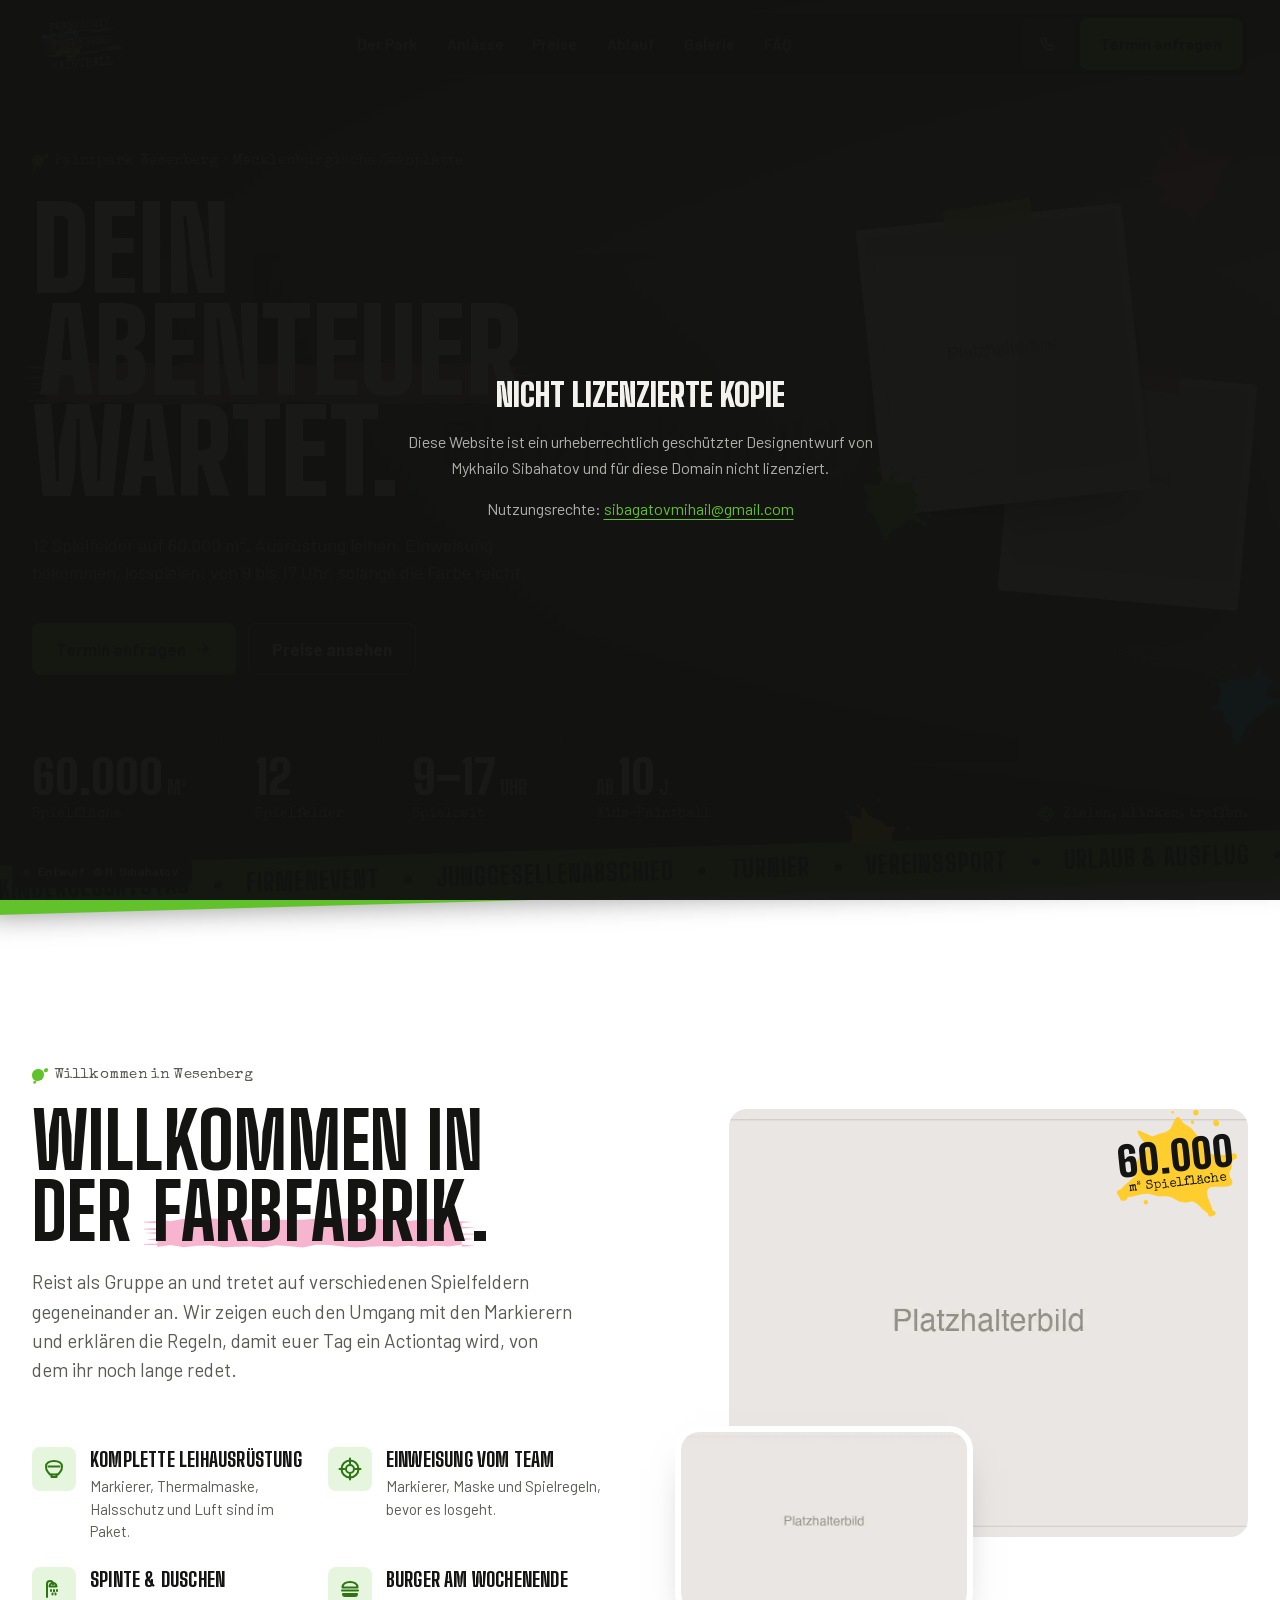
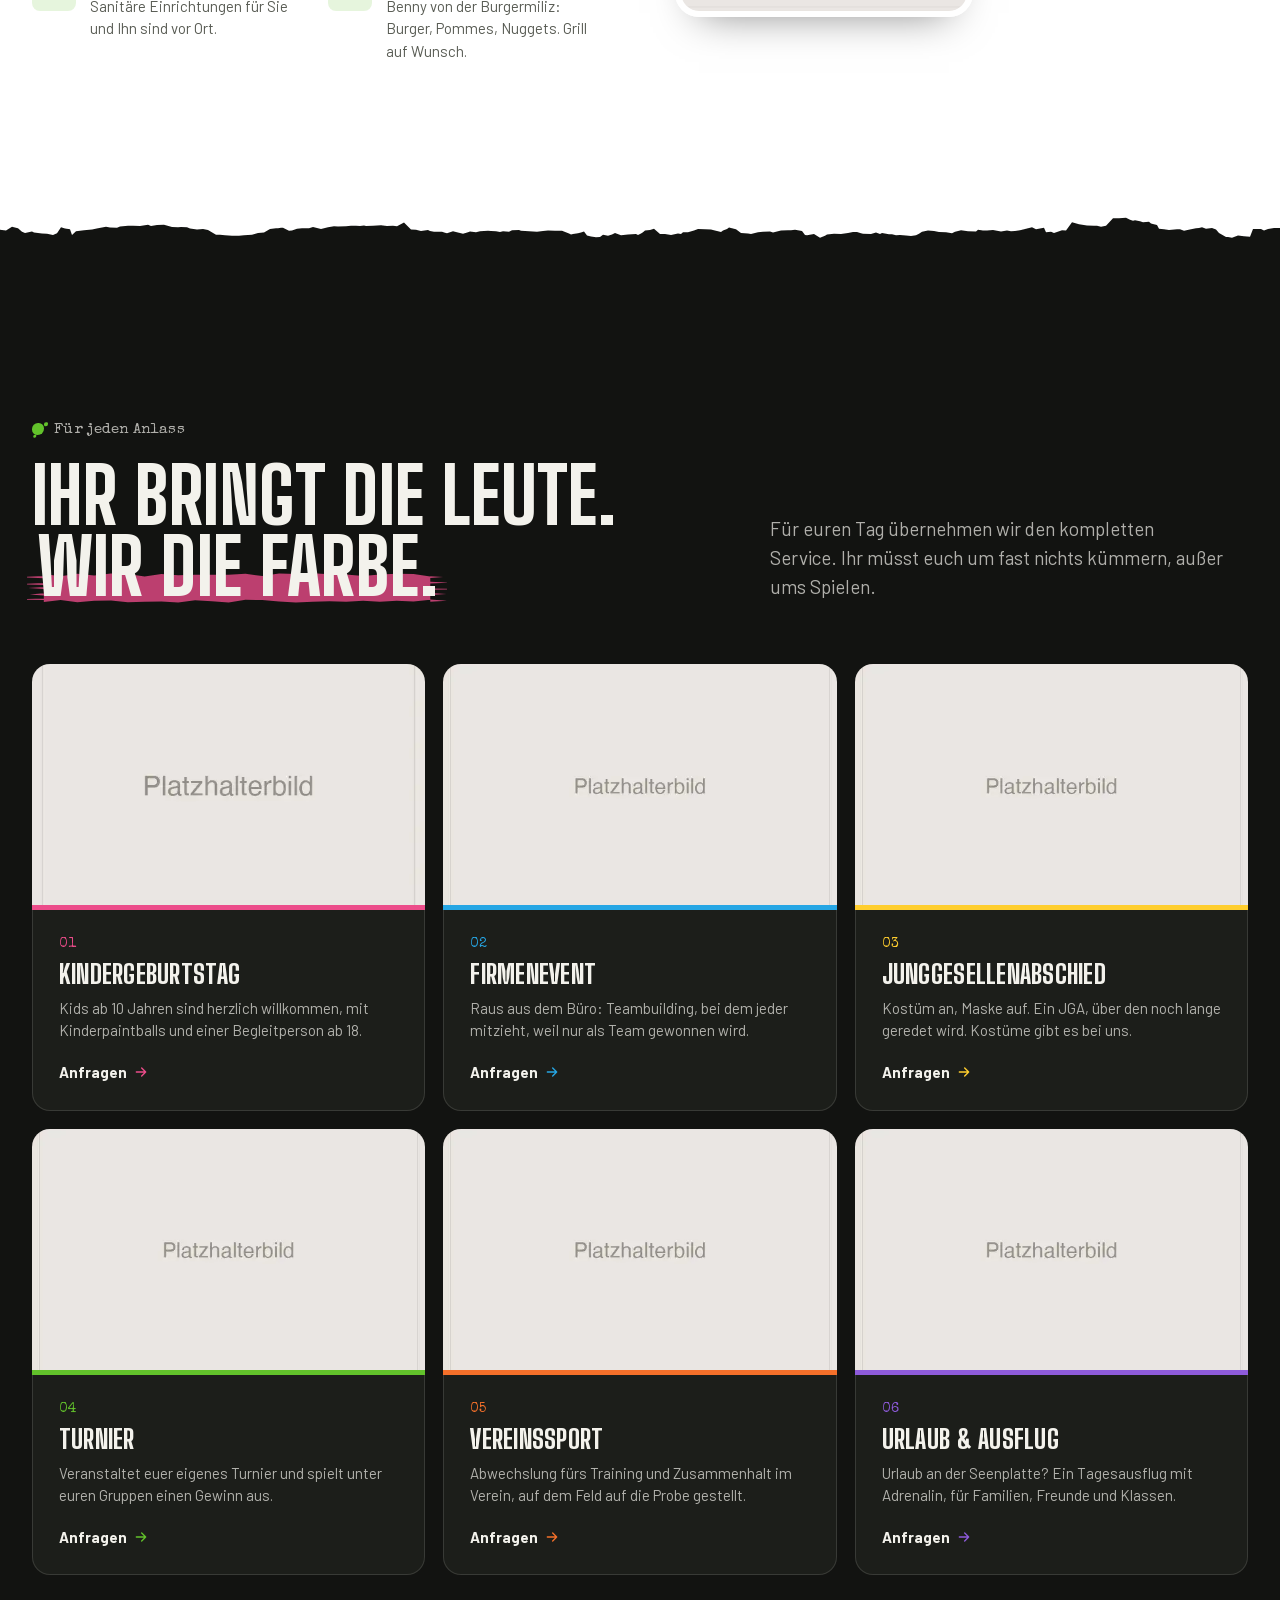
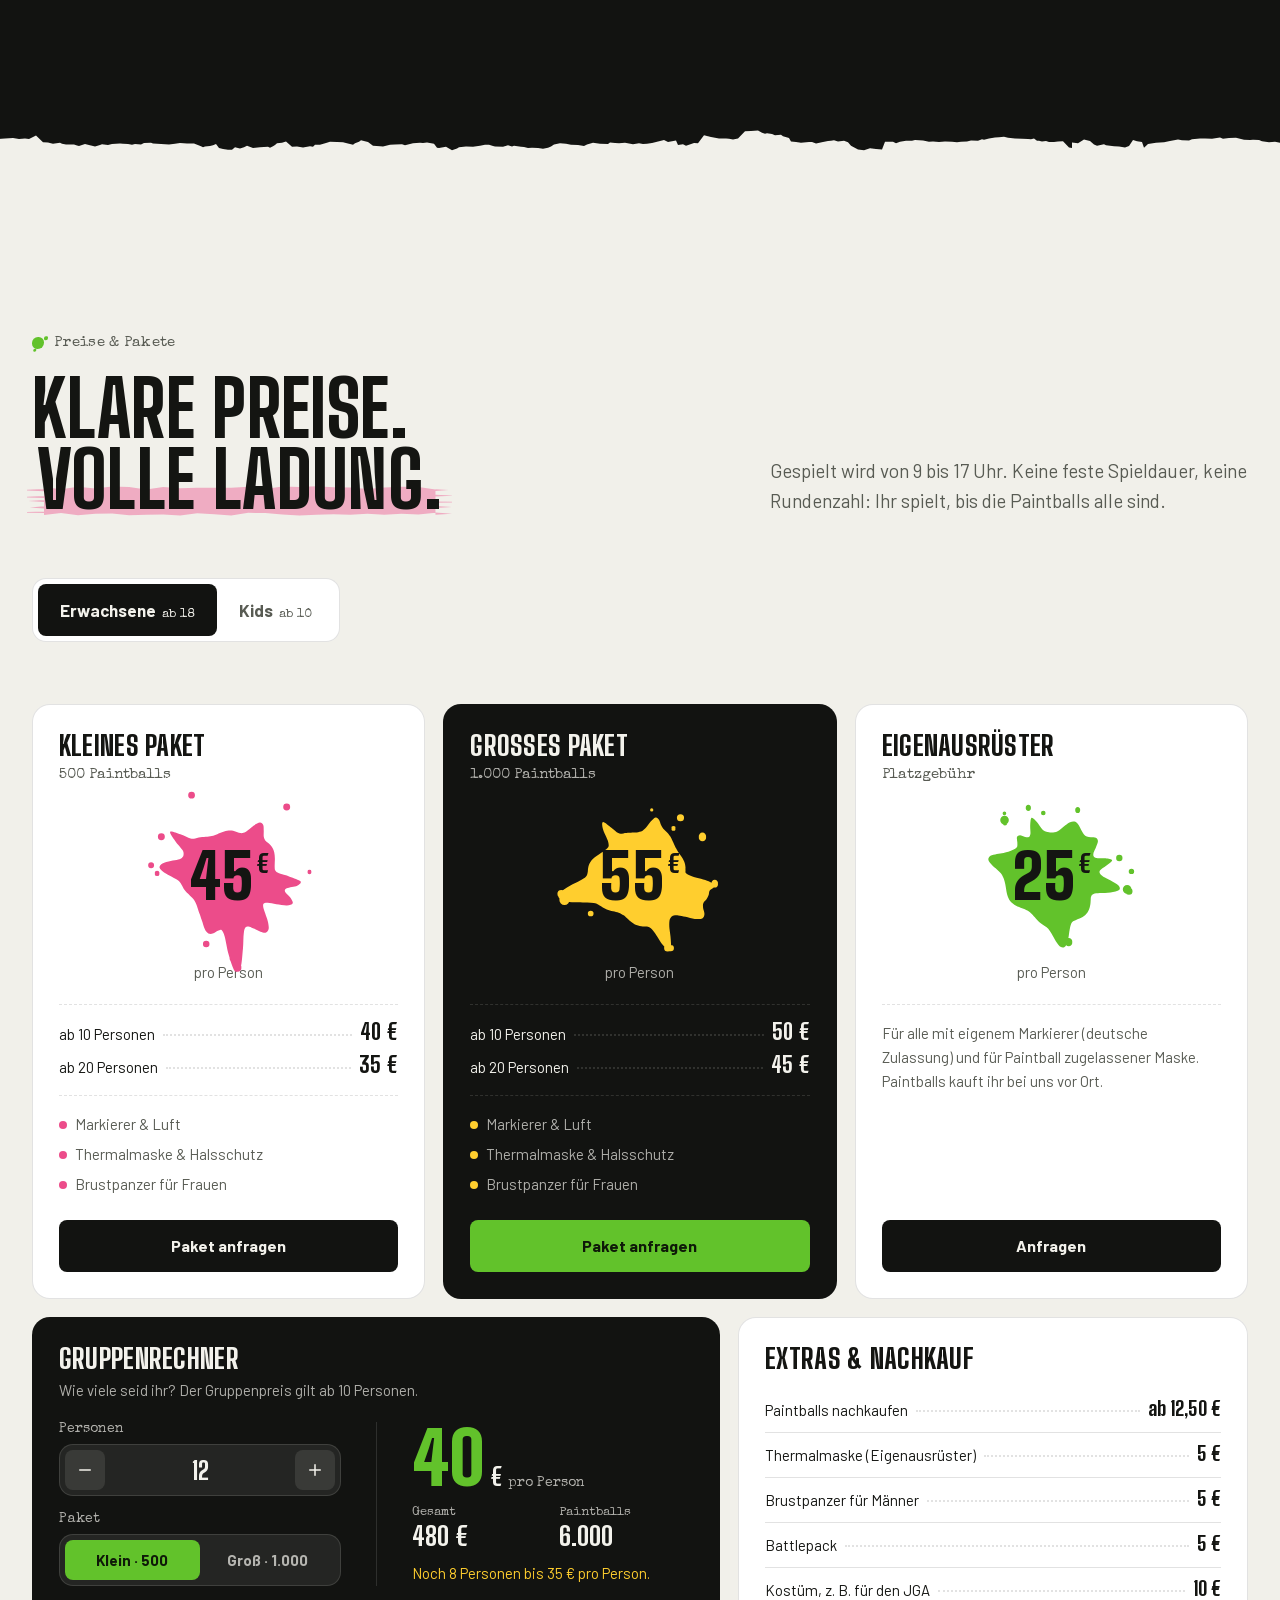
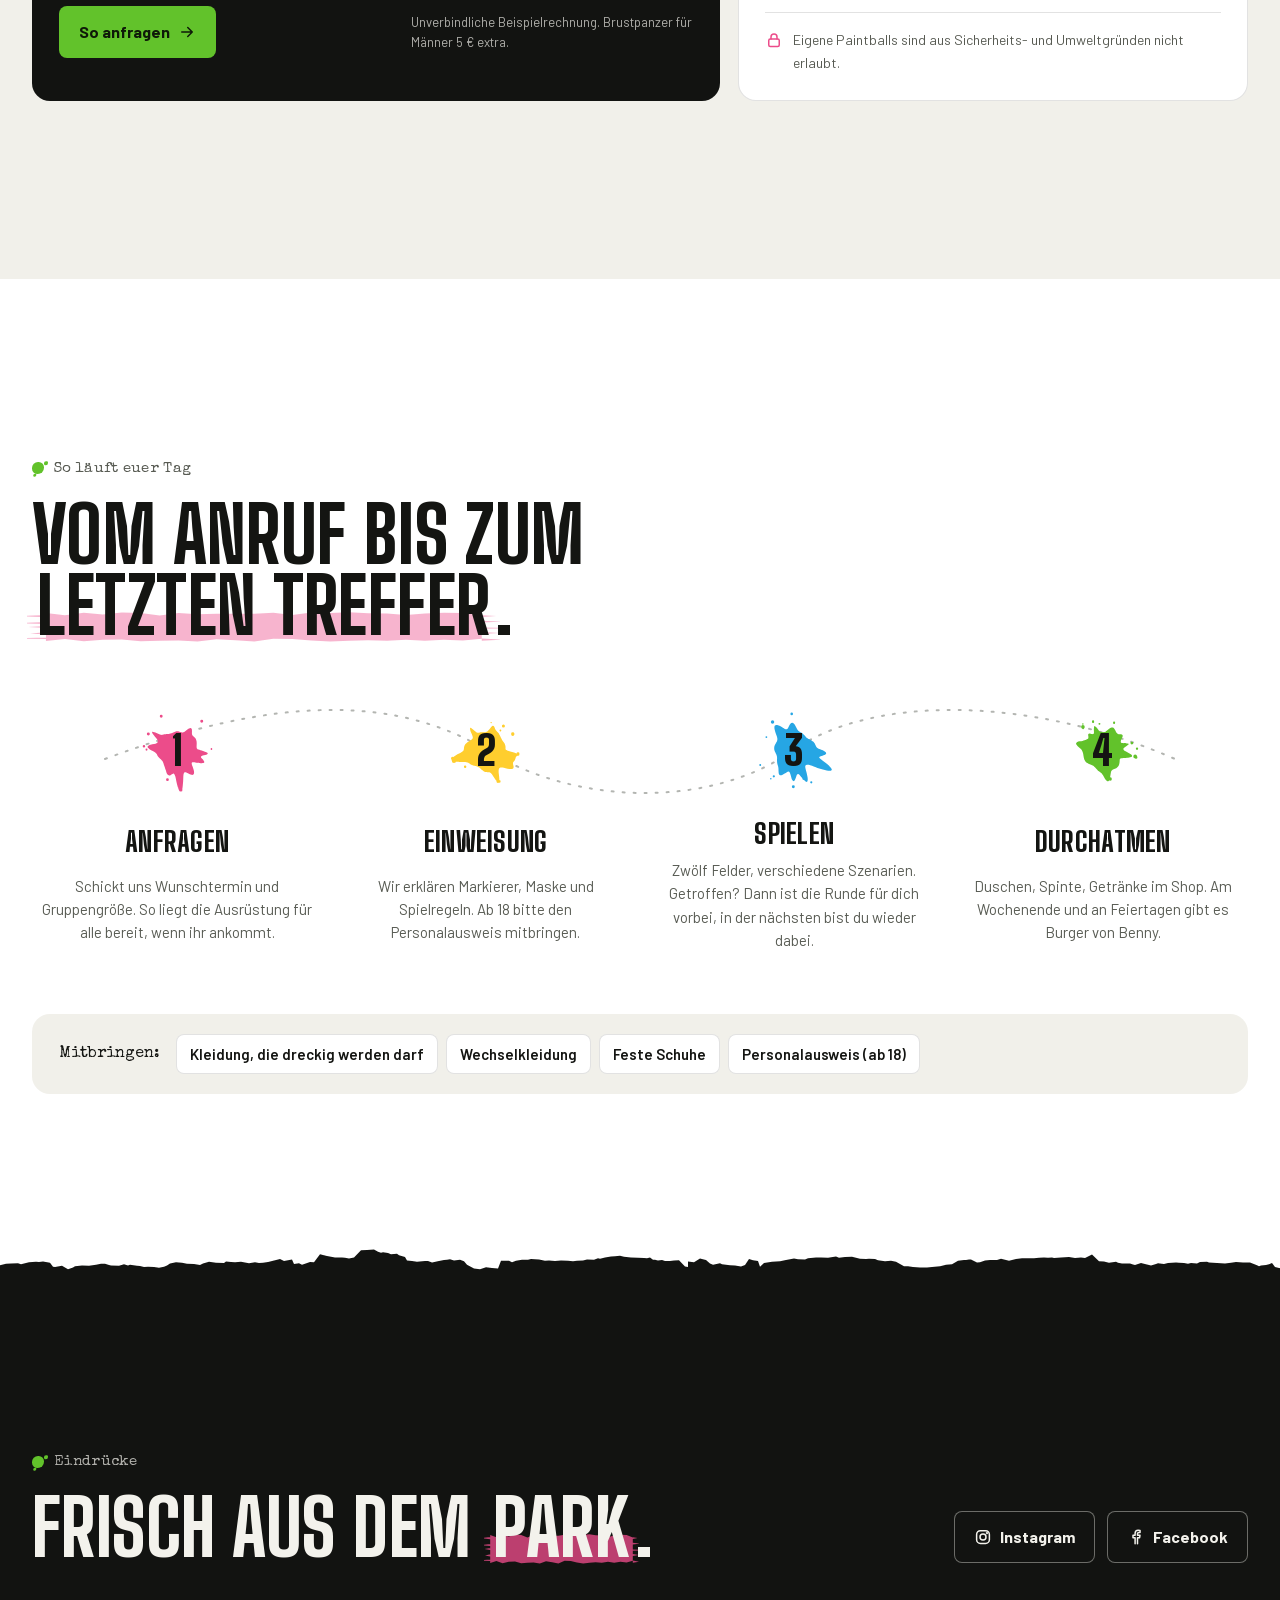
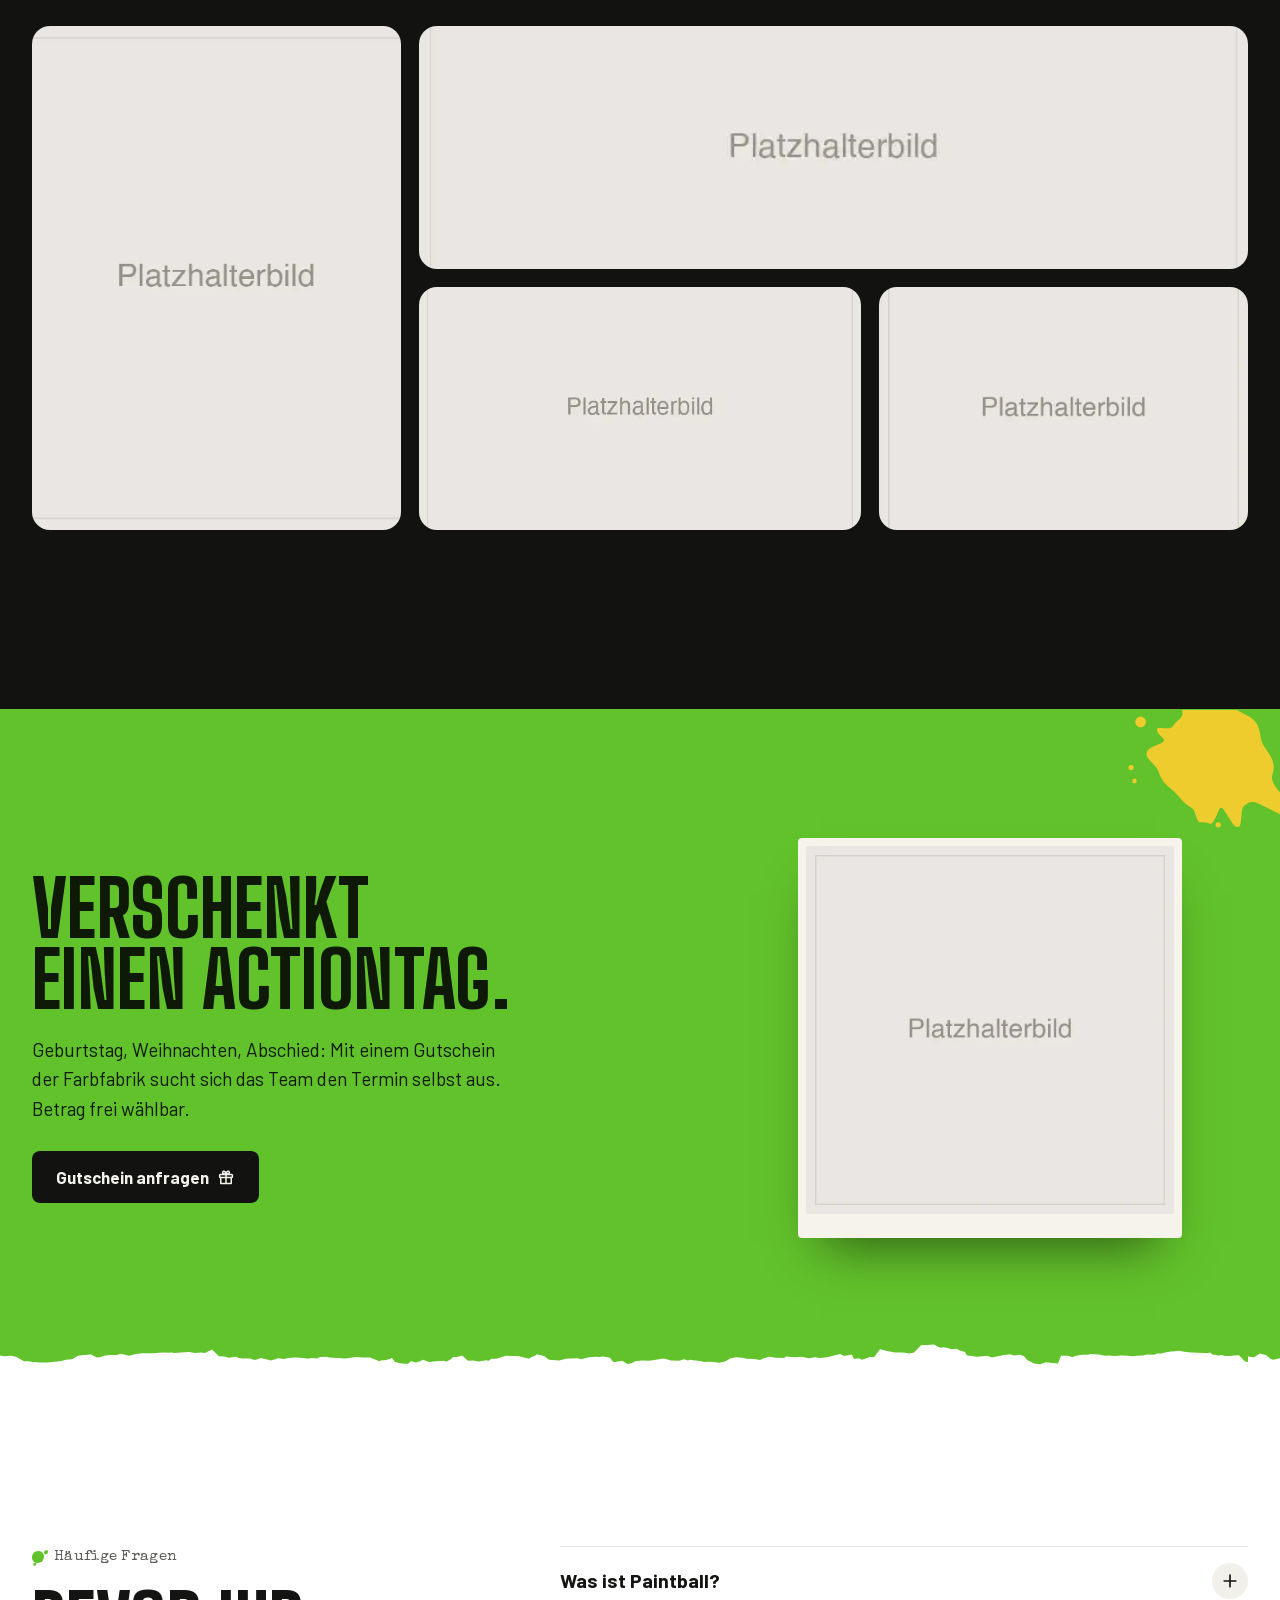
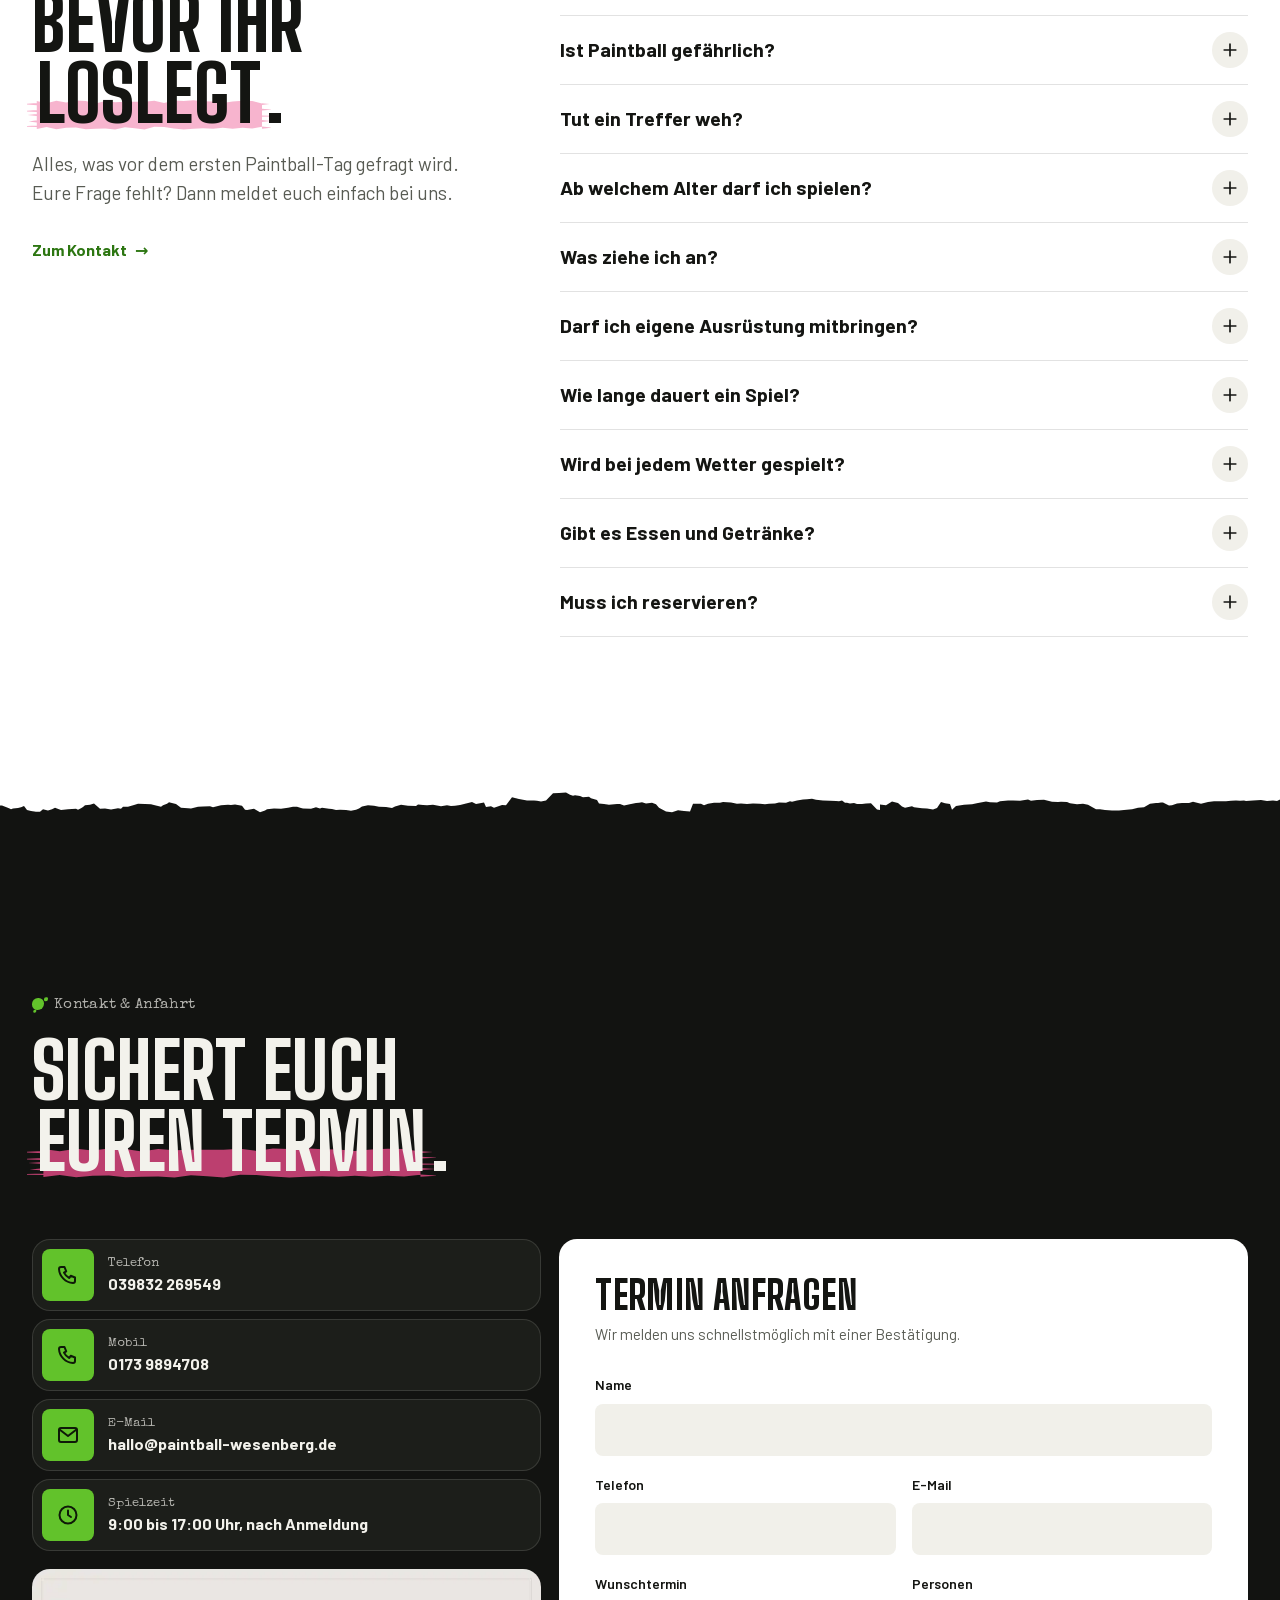
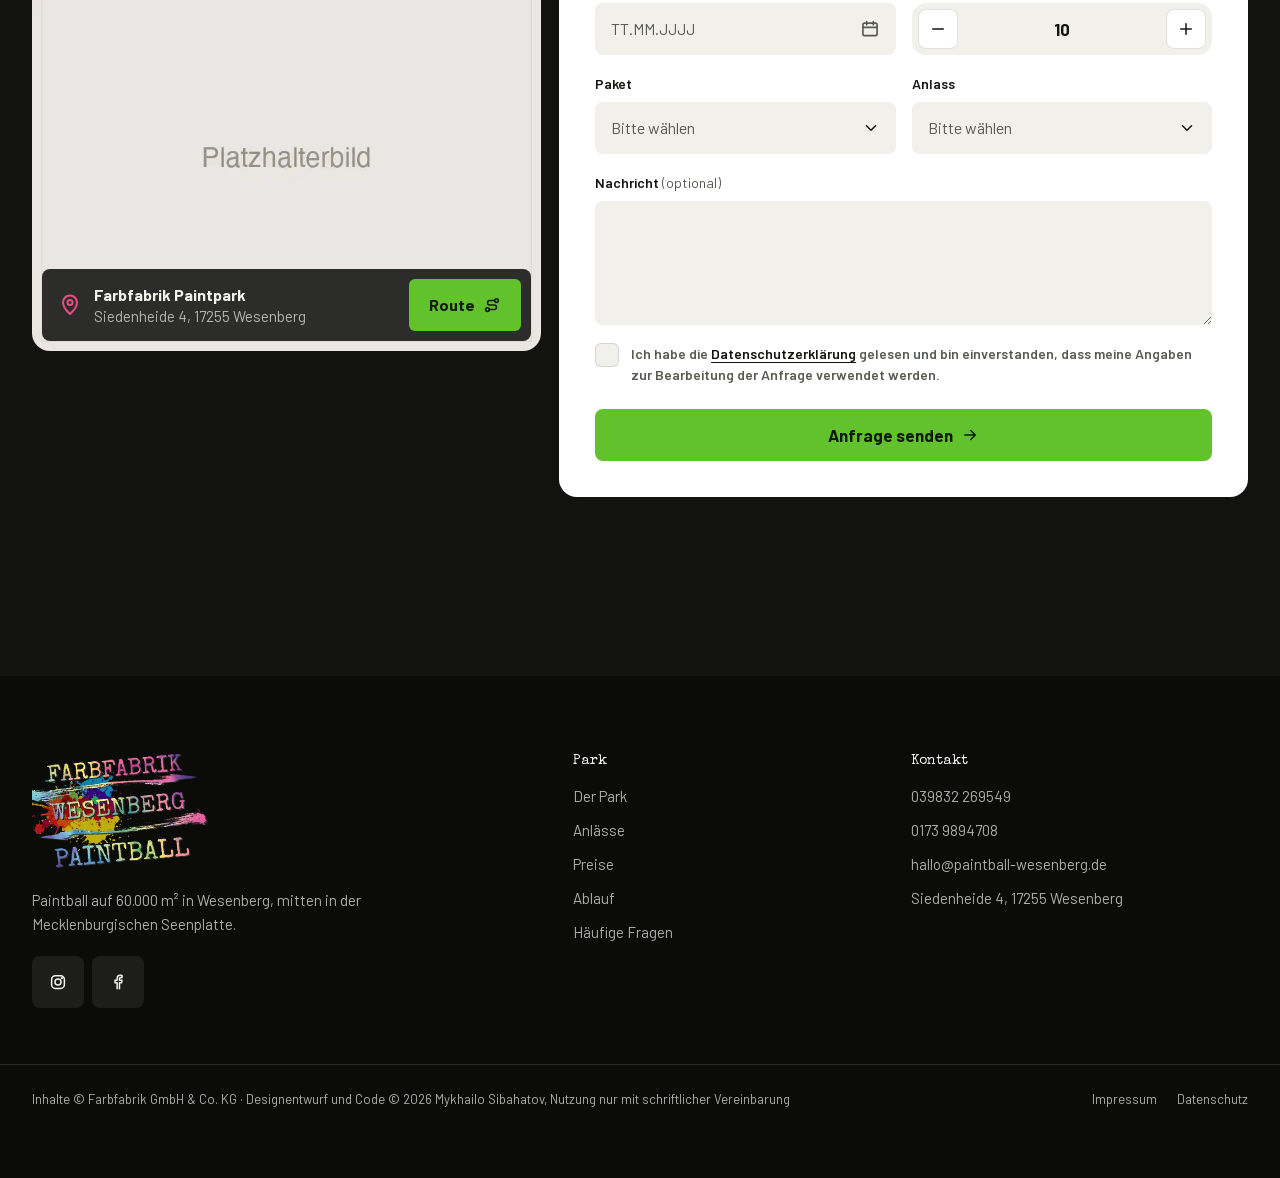
==== commit 421fb967: "Entwurf: Fotos durch Platzhalter ersetzt, Impressum von Vias Media Alle Fotos sind neutrale Platzhal" ====
--- a/index.html
+++ b/index.html
@@ -723,7 +723,7 @@
   <div class="container footer__bottom">
     <p>Inhalte © Farbfabrik GmbH &amp; Co. KG · Designentwurf und Code © 2026 Mykhailo Sibahatov, Nutzung nur mit schriftlicher Vereinbarung</p>
     <ul>
-      <li><a href="https://www.paintball-wesenberg.de/impressum/" target="_blank" rel="noopener">Impressum</a></li>
+      <li><a href="impressum.html">Impressum</a></li>
       <li><a href="https://www.paintball-wesenberg.de/datenschutz/" target="_blank" rel="noopener">Datenschutz</a></li>
     </ul>
   </div>
